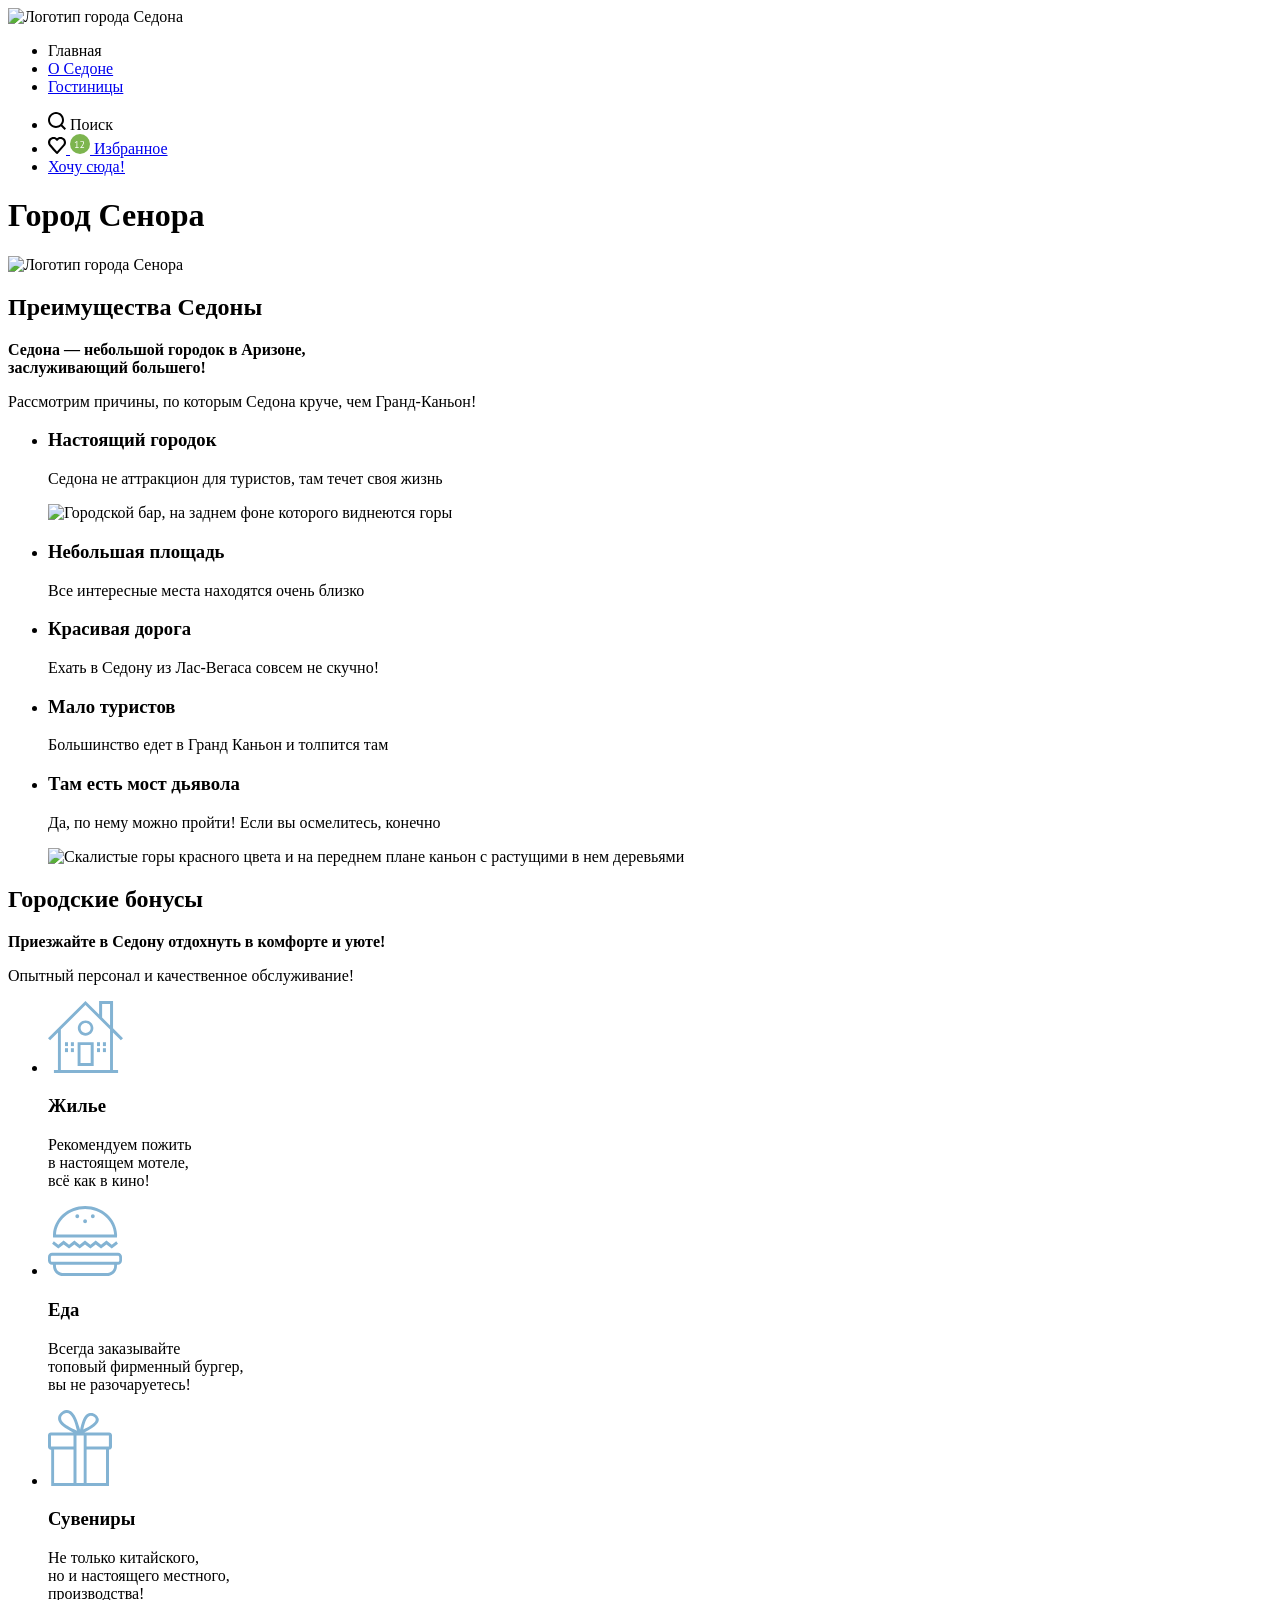
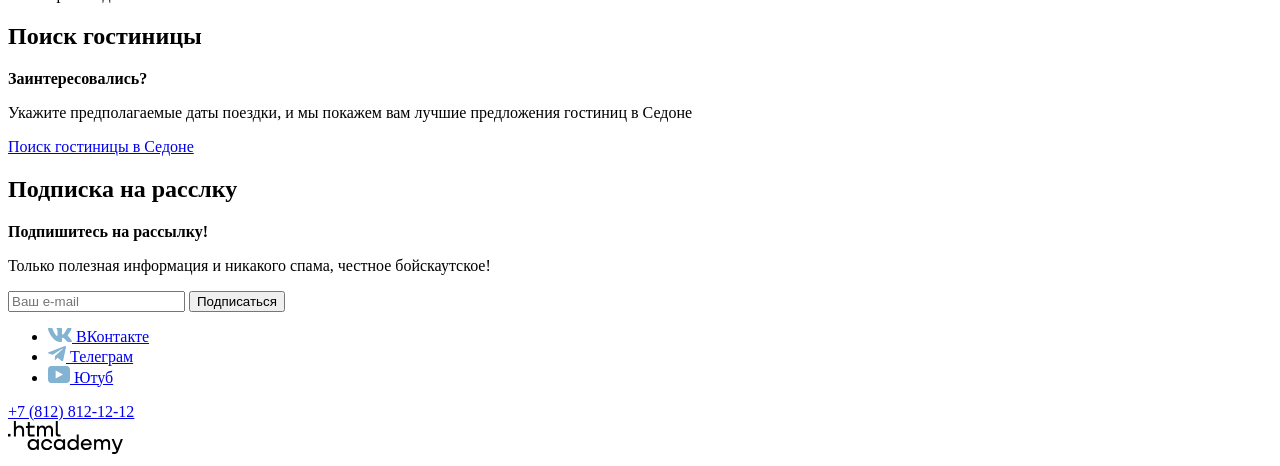
==== index.html @ e7cc6dc9 "сделана разметка index.html" ====
<!doctype html>
<html class="page" lang="ru">
  <head>
    <meta charset="utf-8" />
    <meta name="viewport" content="width=device-width, initial-scale=1" />
    <title>Добро пожаловать в Седону!</title>
    <link rel="icon" href="favicon.ico" />
    <link rel="icon" type="image/svg+xml" href="./img/favicons/favicon.svg" />
    <link rel="stylesheet" href="./css/outline.css" />
  </head>

  <body class="">
    <header class="index-header">
      <nav class="header-nav">
        <!-- Логотип -->
        <a class=""
          ><img
            width="102"
            height="84"
            class=""
            src="./img/logos/sedona-small.svg"
            alt="Логотип города Седона"
        /></a>
        <!-- Главное меню -->
        <ul class="navigation-list">
          <li class="navigation-element list-element-selected">
            <a class="navigation-link">Главная</a>
          </li>
          <li class="navigation-element">
            <a class="navigation-link" href="./catalog.html">О Седоне</a>
          </li>
          <li class="navigation-element">
            <a class="navigation-link" href="./form.html">Гостиницы</a>
          </li>
        </ul>

        <ul class="navigation-list-icons">
          <li class="navigation-element">
            <a class="navigation-link"
              ><svg
                class="navigation-icon"
                width="18"
                height="18"
                viewBox="0 0 18 18"
                fill="none"
                xmlns="http://www.w3.org/2000/svg"
              >
                <path
                  d="M18 16.5083L14.3 12.8287C15.3 11.5359 16 9.8453 16 7.9558C16 3.58011 12.4 0 8 0C3.6 0 0 3.67956 0 8.05525C0 12.4309 3.6 16.011 8 16.011C9.8 16.011 11.5 15.4144 12.9 14.3204L16.6 18L18 16.5083ZM8 14.0221C4.7 14.0221 2 11.337 2 8.05525C2 4.77348 4.7 2.0884 8 2.0884C11.3 2.0884 14 4.77348 14 8.05525C14 11.337 11.3 14.0221 8 14.0221Z"
                  fill="black"
                />
              </svg>
              <span class="visually-hidden">Поиск</span>
            </a>
          </li>
          <li class="navigation-element">
            <a class="navigation-link" href="./catalog.html">
              <svg
                class="navigation-icon"
                width="18"
                height="17"
                viewBox="0 0 18 17"
                fill="none"
                xmlns="http://www.w3.org/2000/svg"
              >
                <path
                  d="M8.9 17C8.6 17 8.3 16.9 8.1 16.6C2.7 10.5 1.4 9.1 1.1 8.7C0.4 7.8 0 6.6 0 5.4C0 2.4 2.4 0 5.5 0C6.8 0 8 0.5 9 1.3C10 0.5 11.3 0 12.5 0C15.5 0 18 2.4 18 5.4C18 6.7 17.5 7.9 16.7 8.8L9.7 16.7C9.5 16.9 9.3 17 8.9 17ZM2.9 7.5C3.2 7.9 6.4 11.5 9 14.4L15.2 7.4C15.7 6.9 15.9 6.2 15.9 5.4C15.9 3.6 14.4 2.1 12.6 2.1C11.6 2.1 10.6 2.6 9.9 3.4C9.6 3.7 9.3 3.8 9 3.8C8.7 3.8 8.4 3.6 8.2 3.4C7.5 2.6 6.5 2.1 5.5 2.1C3.7 2.1 2.2 3.6 2.2 5.4C2.1 6.3 2.5 7 2.9 7.5C2.8 7.5 2.8 7.5 2.9 7.5Z"
                  fill="black"
                />
              </svg>
              <svg
                width="20"
                height="20"
                viewBox="0 0 20 20"
                fill="none"
                xmlns="http://www.w3.org/2000/svg"
              >
                <rect width="20" height="20" rx="10" fill="#7DB54F" />
                <path
                  d="M5.13078 13.26H6.53078V8.42L6.63078 7.83L6.23078 8.3L5.13078 9.09L4.75078 8.58L6.95078 6.88H7.31078V13.26H8.68078V14H5.13078V13.26ZM13.96 8.59C13.96 8.94333 13.8933 9.30667 13.76 9.68C13.6333 10.0467 13.4633 10.4167 13.25 10.79C13.0433 11.1633 12.81 11.53 12.55 11.89C12.29 12.2433 12.03 12.58 11.77 12.9L11.28 13.33V13.37L11.92 13.26H14.1V14H10.12V13.71C10.2667 13.5567 10.4433 13.3667 10.65 13.14C10.8567 12.9133 11.07 12.6633 11.29 12.39C11.5167 12.11 11.7367 11.8167 11.95 11.51C12.17 11.1967 12.3667 10.88 12.54 10.56C12.72 10.24 12.8633 9.92333 12.97 9.61C13.0767 9.29667 13.13 9 13.13 8.72C13.13 8.39333 13.0367 8.12333 12.85 7.91C12.6633 7.69 12.38 7.58 12 7.58C11.7467 7.58 11.5 7.63333 11.26 7.74C11.02 7.84 10.8133 7.95667 10.64 8.09L10.31 7.52C10.5433 7.32 10.82 7.16333 11.14 7.05C11.46 6.93667 11.8033 6.88 12.17 6.88C12.4567 6.88 12.71 6.92333 12.93 7.01C13.15 7.09 13.3367 7.20667 13.49 7.36C13.6433 7.51333 13.76 7.69667 13.84 7.91C13.92 8.11667 13.96 8.34333 13.96 8.59Z"
                  fill="white"
                />
              </svg>

              <span class="visually-hidden">Избранное</span>
            </a>
          </li>
          <li class="navigation-element">
            <a class="button navigation-link want-here-link" href="./form.html">
              Хочу сюда!
            </a>
          </li>
        </ul>
      </nav>
    </header>

    <main class="index-main">
      <h1 class="visually-hidden">Город Сенора</h1>
      <img class="logo" src="#" alt="Логотип города Сенора" />

      <section class="advantages">
        <h2 class="visually-hidden">Преимущества Седоны</h2>
        <b class="advantages-title">
          Седона — небольшой городок в Аризоне, <br />
          заслуживающий большего!
        </b>
        <p class="advantages-bridge">
          Рассмотрим причины, по которым Седона круче, чем Гранд-Каньон!
        </p>

        <ul class="advantages-list">
          <li class="advantages-element">
            <h3 class="advantages-element-header">Настоящий городок</h3>
            <p class="advantages-element-slogan">
              Седона не аттракцион для туристов, там течет своя жизнь
            </p>
            <img
              class="advantages-element-image"
              width="520"
              height="260"
              src="./img/"
              alt="Городской бар, на заднем фоне которого виднеются горы"
            />
          </li>

          <li class="advantages-element">
            <h3 class="advantages-element-header">Небольшая площадь</h3>
            <p class="advantages-element-slogan">
              Все интересные места находятся очень близко
            </p>
          </li>

          <li class="advantages-element">
            <h3 class="advantages-element-header">Красивая дорога</h3>
            <p class="advantages-element-slogan">
              Ехать в Седону из Лас-Вегаса совсем не скучно!
            </p>
          </li>

          <li class="advantages-element">
            <h3 class="advantages-element-header">Мало туристов</h3>
            <p class="advantages-element-slogan">
              Большинство едет в Гранд Каньон и толпится там
            </p>
          </li>

          <li class="advantages-element">
            <h3 class="advantages-element-header">Там есть мост дьявола</h3>
            <p class="advantages-element-slogan">
              Да, по нему можно пройти! Если вы осмелитесь, конечно
            </p>
            <img
              class="advantages-element-image"
              width="520"
              height="260"
              src="./img/"
              alt="Скалистые горы красного цвета и на переднем плане каньон с растущими в нем деревьями"
            />
          </li>
        </ul>
      </section>

      <section class="bonuses">
        <h2 class="visually-hidden">Городские бонусы</h2>

        <b class="bonuses-title">
          Приезжайте в Седону отдохнуть в комфорте и уюте!
        </b>
        <p class="bonuses-bridge">
          Опытный персонал и качественное обслуживание!
        </p>

        <ul class="bonuses-list">
          <li class="bonuses-element">
            <svg
              class="bonuses-icon"
              width="75"
              height="72"
              viewBox="0 0 75 72"
              fill="none"
              xmlns="http://www.w3.org/2000/svg"
            >
              <path
                d="M29.6185 65H45.6827V41.2H29.6185V65ZM32.5301 44.1H42.6707V62.1H32.5301V44.1Z"
                fill="#83B3D3"
              />
              <path
                d="M72.8916 39.3L75 37.2L65.0602 27.3V0H51.1044V13.6L37.4498 0L0 37.2L2.10843 39.3L9.93976 31.5V69.1H5.92369V72H70.0803V69.1H64.9598V31.5L72.8916 39.3ZM62.0482 69.1H12.8514V28.5L37.4498 4.1L62.0482 28.5V69.1ZM62.0482 24.4L54.1165 16.5V2.9H62.0482V24.4Z"
                fill="#83B3D3"
              />
              <path
                d="M29.8193 27.1C29.8193 31.4 33.3333 34.8 37.5502 34.8C41.8675 34.8 45.3815 31.3 45.3815 27.1C45.3815 22.8 41.8675 19.4 37.5502 19.4C33.3333 19.4 29.8193 22.8 29.8193 27.1ZM37.6506 22.1C40.3614 22.1 42.6707 24.3 42.6707 27C42.6707 29.7 40.4618 31.9 37.6506 31.9C34.9398 31.9 32.6305 29.7 32.6305 27C32.6305 24.3 34.8394 22.1 37.6506 22.1Z"
                fill="#83B3D3"
              />
              <path
                d="M19.9799 41.2H16.9679V45.1H19.9799V41.2Z"
                fill="#83B3D3"
              />
              <path
                d="M25.9036 41.2H22.8916V45.1H25.9036V41.2Z"
                fill="#83B3D3"
              />
              <path
                d="M19.9799 47.2H16.9679V51.1H19.9799V47.2Z"
                fill="#83B3D3"
              />
              <path
                d="M25.9036 47.2H22.8916V51.1H25.9036V47.2Z"
                fill="#83B3D3"
              />
              <path d="M52.008 41.2H48.996V45.1H52.008V41.2Z" fill="#83B3D3" />
              <path
                d="M57.9317 41.2H54.9197V45.1H57.9317V41.2Z"
                fill="#83B3D3"
              />
              <path d="M52.008 47.2H48.996V51.1H52.008V47.2Z" fill="#83B3D3" />
              <path
                d="M57.9317 47.2H54.9197V51.1H57.9317V47.2Z"
                fill="#83B3D3"
              />
            </svg>

            <h3 class="bonuses-element-title">Жилье</h3>
            <p class="bonuses-element-text">
              Рекомендуем пожить
              <br />
              в настоящем мотеле,
              <br />
              всё как в кино!
            </p>
          </li>

          <li class="bonuses-element">
            <svg
              class="bonuses-icon"
              width="74"
              height="70"
              viewBox="0 0 74 70"
              fill="none"
              xmlns="http://www.w3.org/2000/svg"
            >
              <path
                d="M70.0757 46.7H4.1103C1.80452 46.7 0 48.6 0 51V54.5C0 56.9 1.90477 58.8 4.1103 58.8H5.01257V59.9C5.01257 65.4 9.32337 70 14.6367 70H59.3488C64.6621 70 68.9729 65.5 68.9729 59.9V58.8H69.8752C72.181 58.8 73.9855 56.9 73.9855 54.5V51C74.186 48.7 72.2812 46.7 70.0757 46.7ZM66.1659 59.9C66.1659 63.8 63.1583 66.9 59.449 66.9H14.6367C10.9274 66.9 7.91985 63.7 7.91985 59.9V58.8H66.1659V59.9ZM71.2787 54.5C71.2787 55.2 70.6772 55.8 70.0757 55.8H4.01005C3.30829 55.8 2.80704 55.2 2.80704 54.5V51C2.80704 50.3 3.40855 49.7 4.01005 49.7H69.9754C70.6772 49.7 71.1784 50.3 71.1784 51C71.2787 51 71.2787 54.5 71.2787 54.5Z"
                fill="#83B3D3"
              />
              <path
                d="M15.6392 38.4L21.0528 42.5L26.3661 38.4L31.6794 42.5L36.9927 38.4L42.4063 42.5L47.7196 38.4L53.0329 42.5L58.4465 38.4L63.7598 42.5L69.9754 37.8L68.2711 35.3L63.7598 38.7L58.4465 34.6L53.0329 38.7L47.7196 34.6L42.4063 38.7L36.9927 34.6L31.6794 38.7L26.3661 34.6L21.0528 38.7L15.6392 34.6L10.3259 38.7L5.81458 35.3L4.1103 37.8L10.3259 42.5L15.6392 38.4Z"
                fill="#83B3D3"
              />
              <path
                d="M8.02011 31.5H68.9729C68.9729 30.9 69.0732 30.3 69.0732 29.6C69.0732 29.2 69.0732 28.8 69.0732 28.4C68.3714 12.7 54.3362 0 37.093 0C19.7495 0 5.71432 12.7 5.01257 28.5C5.01257 28.9 5.01257 29.3 5.01257 29.7C5.01257 30.3 5.00815 30.9 5.1084 31.5H8.02011ZM37.093 3C52.7322 3 65.5644 14.3 66.1659 28.5H8.02011C8.62161 14.4 21.4538 3 37.093 3Z"
                fill="#83B3D3"
              />
              <path
                d="M37.093 17.3C38.145 17.3 38.9978 16.4046 38.9978 15.3C38.9978 14.1954 38.145 13.3 37.093 13.3C36.041 13.3 35.1882 14.1954 35.1882 15.3C35.1882 16.4046 36.041 17.3 37.093 17.3Z"
                fill="#83B3D3"
              />
              <path
                d="M29.2734 12.2C30.3254 12.2 31.1782 11.3046 31.1782 10.2C31.1782 9.09543 30.3254 8.2 29.2734 8.2C28.2214 8.2 27.3686 9.09543 27.3686 10.2C27.3686 11.3046 28.2214 12.2 29.2734 12.2Z"
                fill="#83B3D3"
              />
              <path
                d="M44.8123 12.2C45.8643 12.2 46.7171 11.3046 46.7171 10.2C46.7171 9.09543 45.8643 8.2 44.8123 8.2C43.7604 8.2 42.9076 9.09543 42.9076 10.2C42.9076 11.3046 43.7604 12.2 44.8123 12.2Z"
                fill="#83B3D3"
              />
            </svg>

            <h3 class="bonuses-element-title">Еда</h3>
            <p class="bonuses-element-text">
              Всегда заказывайте
              <br />
              топовый фирменный бургер,
              <br />
              вы не разочаруетесь!
            </p>
          </li>

          <li class="bonuses-element">
            <svg
              class="bonuses-icon"
              width="64"
              height="76"
              viewBox="0 0 64 76"
              fill="none"
              xmlns="http://www.w3.org/2000/svg"
            >
              <path
                d="M61.1 22.4625H61H36.3C50.1 15.5576 51.2 11.1546 50.7 8.75288C49.5 4.75007 45 1.74797 40.7 3.34909C35.1 5.45056 33.6 13.7564 32.1 19.7606C30.1 13.6563 28.3 5.95091 23.9 2.04818C22.6 0.947407 20.8 -0.253434 18.1 0.0467764C14.1 0.447057 8.3 5.45056 10.6 11.0545C12.9 16.4583 20.3 19.8607 25.2 22.5626H3.2H2.9C1.3 22.5626 0 23.8635 0 25.4646V36.7725C0 38.3736 1.3 39.6745 2.9 39.6745H3.2V72.9979V75.3996V76H61V75.4996V72.9979V39.5745H61.1C62.7 39.5745 64 38.2736 64 36.6724V25.3645C64 23.7634 62.7 22.4625 61.1 22.4625ZM42.4 5.85084C44.5 5.55063 47.4 7.15176 47.7 9.05309C48.1 11.8551 44.3 14.3568 42.6 15.4576C40.1 17.1588 37.7 18.0594 35.3 19.5604C36.2 15.8579 37.8 6.55133 42.4 5.85084ZM19.5 15.8579C17.3 14.3568 13 11.4548 13.1 8.05239C13.2 4.44986 18.8 1.44776 21.9 4.14965C25.8 7.55203 27.6 15.2574 29 20.7613C25.8 19.2602 22.7 17.9593 19.5 15.8579ZM25.5 72.9979H6.1V39.5745H25.5V72.9979ZM25.5 36.4723H3V25.4646H25.5V36.4723ZM35.7 36.4723V39.4744V72.9979H28.5V39.5745V36.5724V25.5647H35.7V36.4723ZM58 72.9979H38.6V39.5745H58V72.9979ZM60.9 36.4723H38.6V25.4646H60.9V36.4723Z"
                fill="#83B3D3"
              />
            </svg>

            <h3 class="bonuses-element-title">Сувениры</h3>
            <p class="bonuses-element-text">
              Не только китайского,
              <br />
              но и настоящего местного,
              <br />
              производства!
            </p>
          </li>
        </ul>
      </section>

      <section class="find-hotel">
        <h2 class="visually-hidden">Поиск гостиницы</h2>

        <b class="find-hotel-title"> Заинтересовались? </b>
        <p class="find-hotel-bridge">
          Укажите предполагаемые даты поездки, и мы покажем вам лучшие
          предложения гостиниц в Седоне
        </p>
        <a class="button find-hotel-link" href="#">
          Поиск гостиницы в Седоне
        </a>
      </section>

      <section class="subscribtion">
        <h2 class="visually-hidden">Подписка на расслку</h2>

        <b class="find-hotel-title">Подпишитесь на рассылку!</b>
        <p class="find-hotel-bridge">
          Только полезная информация и никакого спама, честное бойскаутское!
        </p>

        <form
          class="subscribtion-form"
          action="https://echo.htmlacademy.ru/"
          method="post"
        >
          <label for="subscribtion-email"></label>
          <input
            class="field"
            placeholder="Ваш e-mail"
            type="email"
            name="subscribtion-email"
            id="subscribtion-email"
            required
          />
          <button class="button subscribtion-button" type="submit">
            Подписаться
          </button>
        </form>
      </section>
    </main>

    <footer class="index-footer">
      <section class="footer-social">
        <ul class="footer-social-list">
          <li class="footer-social-item">
            <a class="footer-social-logo" href="#">
              <svg
                class="footer-social-logo"
                width="24"
                height="14"
                viewBox="0 0 24 14"
                fill="none"
                xmlns="http://www.w3.org/2000/svg"
              >
                <path
                  fill-rule="evenodd"
                  clip-rule="evenodd"
                  d="M23.45 0.948C23.616 0.402 23.45 0 22.655 0H20.03C19.362 0 19.054 0.347 18.887 0.73C18.887 0.73 17.552 3.926 15.661 6.002C15.049 6.604 14.771 6.795 14.437 6.795C14.27 6.795 14.019 6.604 14.019 6.057V0.948C14.019 0.292 13.835 0 13.279 0H9.151C8.734 0 8.483 0.304 8.483 0.593C8.483 1.214 9.429 1.358 9.526 3.106V6.904C9.526 7.737 9.373 7.888 9.039 7.888C8.149 7.888 5.984 4.677 4.699 1.003C4.45 0.288 4.198 0 3.527 0H0.9C0.15 0 0 0.347 0 0.73C0 1.412 0.89 4.8 4.145 9.281C6.315 12.341 9.37 14 12.153 14C13.822 14 14.028 13.632 14.028 12.997V10.684C14.028 9.947 14.186 9.8 14.715 9.8C15.105 9.8 15.772 9.992 17.33 11.467C19.11 13.216 19.403 14 20.405 14H23.03C23.78 14 24.156 13.632 23.94 12.904C23.702 12.18 22.852 11.129 21.725 9.882C21.113 9.172 20.195 8.407 19.916 8.024C19.527 7.533 19.638 7.314 19.916 6.877C19.916 6.877 23.116 2.451 23.449 0.948H23.45Z"
                  fill="#83B3D3"
                />
              </svg>

              <span class="visually-hidden">ВКонтакте</span>
            </a>
          </li>
          <li class="footer-social-item">
            <a class="footer-social-logo" href="#">
              <svg
                class="footer-social-logo"
                width="18"
                height="16"
                viewBox="0 0 18 16"
                fill="none"
                xmlns="http://www.w3.org/2000/svg"
              >
                <path
                  d="M16.785 0.0992597L0.840489 6.24776C-0.247661 6.68481 -0.241365 7.29184 0.640845 7.56253L4.73445 8.83953L14.2058 2.8637C14.6537 2.59121 15.0629 2.7378 14.7265 3.03636L7.05283 9.96185H7.05103L7.05283 9.96275L6.77045 14.1823C7.18413 14.1823 7.36669 13.9925 7.59871 13.7686L9.58705 11.8351L13.7229 14.89C14.4855 15.31 15.0332 15.0941 15.2229 14.1841L17.9379 1.38885C18.2158 0.274623 17.5126 -0.229883 16.785 0.0992597Z"
                  fill="#83B3D3"
                />
              </svg>

              <span class="visually-hidden">Телеграм</span>
            </a>
          </li>
          <li class="footer-social-item">
            <a class="footer-social-logo" href="#">
              <svg
                class="footer-social-logo"
                width="22"
                height="17"
                viewBox="0 0 22 17"
                fill="none"
                xmlns="http://www.w3.org/2000/svg"
              >
                <path
                  d="M18.607 0H3.17413C1.31343 0 0 1.59375 0 3.4V13.4937C0 15.4062 1.31343 17 3.17413 17H18.8259C20.4677 17 22 15.4062 22 13.6V3.4C21.7811 1.59375 20.4677 0 18.607 0ZM7.66169 12.5375V4.4625L14.995 8.5L7.66169 12.5375Z"
                  fill="#83B3D3"
                />
              </svg>

              <span class="visually-hidden">Ютуб</span>
            </a>
          </li>
        </ul>
      </section>

      <section class="footer-phone">
        <a href="tel:+78128121212">+7 (812) 812-12-12</a>
      </section>
      <section class="footer-logo">
        <svg
          width="115"
          height="33"
          viewBox="0 0 115 33"
          fill="none"
          xmlns="http://www.w3.org/2000/svg"
        >
          <path d="M0 12.9V15.5H2.5V12.9H0Z" fill="black" />
          <path
            d="M11.6 4.5C10 4.5 8.8 5.2 8 6.2H7.9V0H5.9V15.5H7.9V10.2C7.9 8.1 9.2 6.6 11.2 6.6C13 6.6 14.1 8 14.1 9.8V15.5H16.1V9.4C16.2 6.4 14.3 4.5 11.6 4.5Z"
            fill="black"
          />
          <path
            d="M26.6 4.8H21.8V1.1H19.8V4.9H17.9V6.9H19.8V12.9C19.8 14.6 20.8 15.6 22.5 15.6H26.6V13.6H22.9C22.2 13.6 21.8 13.2 21.8 12.5V6.8H26.6V4.8Z"
            fill="black"
          />
          <path
            d="M41.1 4.6C39.5 4.6 38.2 5.4 37.6 6.7H37.5C36.9 5.5 35.7 4.6 34.1 4.6C32.7 4.6 31.6 5.4 31 6.4H30.9V4.8H29V15.4H31V10C31 8 32 6.5 33.6 6.5C35.1 6.5 36 7.5 36 9.1V15.4H38V9.8C38 7.4 39.4 6.5 40.6 6.5C42.1 6.5 43 7.5 43 9.1V15.4H45V8.9C45.1 6.4 43.6 4.6 41.1 4.6Z"
            fill="black"
          />
          <path
            d="M47.8 12.7C47.8 14.4 48.8 15.4 50.6 15.4H52.6V13.4H50.9C50.2 13.4 49.8 13 49.8 12.3V0H47.8V12.7Z"
            fill="black"
          />
          <path
            d="M28.9 19.7C28 18.6 26.7 17.9 25 17.9C21.9 17.9 19.6 20.2 19.6 23.5C19.6 26.8 21.9 29.1 25 29.1C26.8 29.1 28 28.3 28.8 27.2H28.9V28.8H30.9V18.2H28.9V19.7ZM25.3 27.1C23.1 27.1 21.7 25.5 21.7 23.5C21.7 21.5 23.1 19.9 25.3 19.9C27.5 19.9 28.9 21.5 28.9 23.5C28.9 25.4 27.5 27.1 25.3 27.1Z"
            fill="black"
          />
          <path
            d="M44.2 22C43.7 19.6 41.6 17.9 38.8 17.9C35.4 17.9 33.2 20.4 33.2 23.5C33.2 26.6 35.4 29.1 38.8 29.1C41.6 29.1 43.7 27.3 44.2 24.9H42.1C41.7 26.2 40.4 27.2 38.8 27.2C36.6 27.2 35.2 25.6 35.2 23.6C35.2 21.6 36.6 20 38.8 20C40.4 20 41.6 21 42.1 22.2H44.2V22Z"
            fill="black"
          />
          <path
            d="M55.1 19.7C54.2 18.6 52.9 17.9 51.2 17.9C48.1 17.9 45.8 20.2 45.8 23.5C45.8 26.8 48.1 29.1 51.2 29.1C53 29.1 54.2 28.3 55 27.2H55.1V28.8H57.1V18.2H55.1V19.7ZM51.5 27.1C49.3 27.1 47.9 25.5 47.9 23.5C47.9 21.5 49.3 19.9 51.5 19.9C53.7 19.9 55.1 21.5 55.1 23.5C55.1 25.4 53.6 27.1 51.5 27.1Z"
            fill="black"
          />
          <path
            d="M68.7 19.8C67.8 18.7 66.5 17.9 64.8 17.9C61.7 17.9 59.4 20.2 59.4 23.5C59.4 26.8 61.6 29.1 64.8 29.1C66.5 29.1 67.8 28.3 68.6 27.3H68.7V28.8H70.7V13.4H68.7V19.8ZM65.1 27.1C62.9 27.1 61.5 25.5 61.5 23.5C61.5 21.5 62.9 19.9 65.1 19.9C67.3 19.9 68.7 21.5 68.7 23.5C68.6 25.5 67.2 27.1 65.1 27.1Z"
            fill="black"
          />
          <path
            d="M78.3 17.9C75 17.9 72.8 20.4 72.8 23.5C72.8 26.5 74.9 29.1 78.3 29.1C80.8 29.1 82.8 27.8 83.5 25.5H81.4C80.9 26.5 79.8 27.1 78.4 27.1C76.5 27.1 75.1 25.8 75 24.2H83.8C84 20.6 81.8 17.9 78.3 17.9ZM78.3 19.8C80 19.8 81.3 20.8 81.6 22.4H75.1C75.4 20.9 76.6 19.8 78.3 19.8Z"
            fill="black"
          />
          <path
            d="M98.2 17.9C96.6 17.9 95.3 18.7 94.6 19.9H94.5C93.9 18.7 92.7 17.9 91.1 17.9C89.7 17.9 88.6 18.6 88 19.7V18.2H86.1V28.8H88.1V23.4C88.1 21.4 89.1 20 90.7 19.9C92.2 19.9 93.1 20.9 93.1 22.5V28.8H95.1V23.2C95.1 20.8 96.5 19.9 97.7 19.9C99.2 19.9 100.1 20.9 100.1 22.5V28.8H102.1V22.3C102.2 19.7 100.7 17.9 98.2 17.9Z"
            fill="black"
          />
          <path
            d="M109.4 27L105.8 18.1H103.6L108.4 29.7C108.1 30.6 107.7 30.9 106.7 30.9H104.2V32.9H106.7C108.5 32.9 109.5 32.1 110.2 30.3L114.9 18.1H112.8L109.4 27Z"
            fill="black"
          />
        </svg>
      </section>
    </footer>
  </body>
</html>
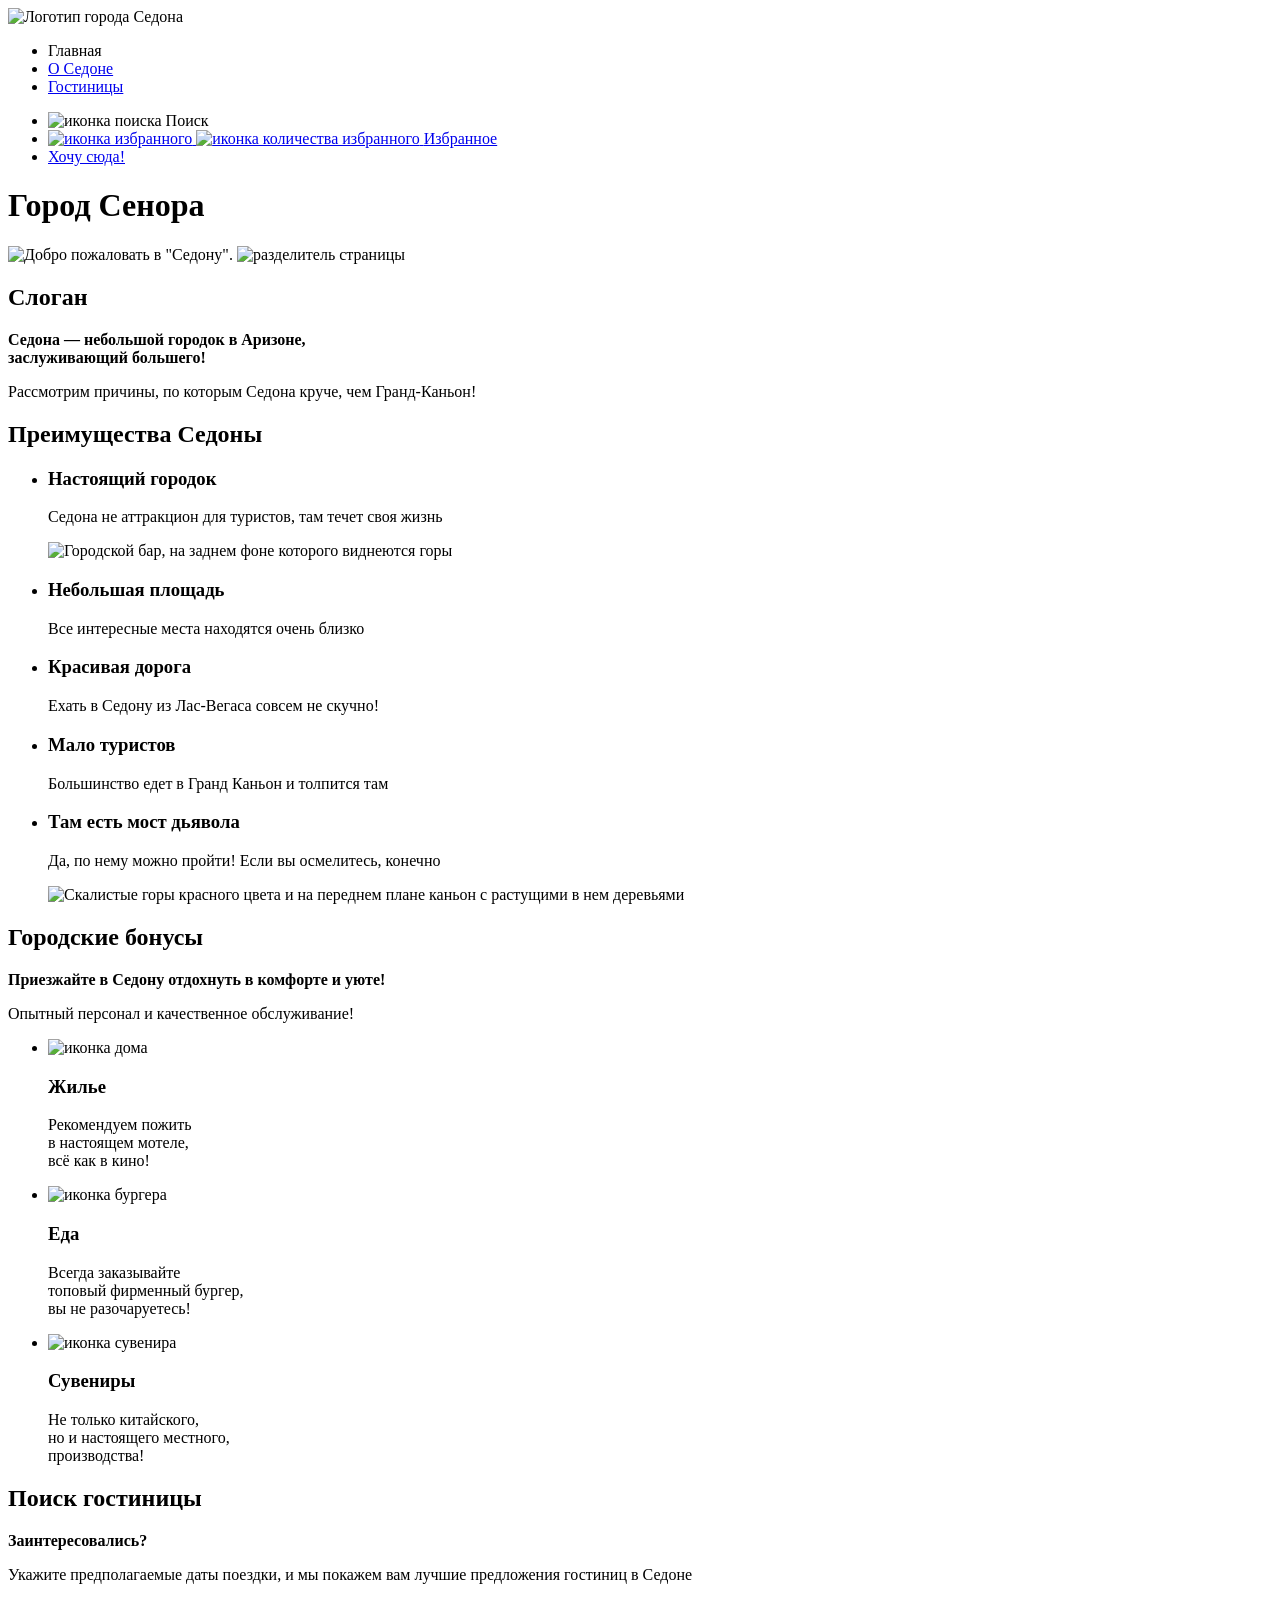
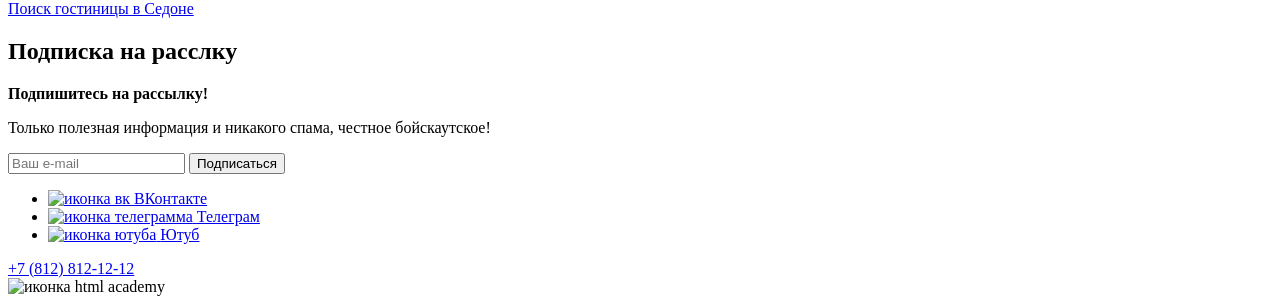
==== commit 86d24aae: "изображения добавлены на главную" ====
--- a/index.html
+++ b/index.html
@@ -9,19 +9,17 @@
     <link rel="stylesheet" href="./css/outline.css" />
   </head>
 
-  <body class="">
-    <header class="index-header">
+  <body>
+    <header class="index-header" data-test="header">
       <nav class="header-nav">
-        <!-- Логотип -->
-        <a class=""
+        <a class="header-logo"
           ><img
-            width="102"
-            height="84"
-            class=""
-            src="./img/logos/sedona-small.svg"
+            class="navigation-img"
+            src="images/logo.png"
+            width="140"
+            height="70"
             alt="Логотип города Седона"
         /></a>
-        <!-- Главное меню -->
         <ul class="navigation-list">
           <li class="navigation-element list-element-selected">
             <a class="navigation-link">Главная</a>
@@ -37,50 +35,32 @@
         <ul class="navigation-list-icons">
           <li class="navigation-element">
             <a class="navigation-link"
-              ><svg
-                class="navigation-icon"
+              ><img
+                class="search-logo"
+                src="images/search.svg"
                 width="18"
                 height="18"
-                viewBox="0 0 18 18"
-                fill="none"
-                xmlns="http://www.w3.org/2000/svg"
-              >
-                <path
-                  d="M18 16.5083L14.3 12.8287C15.3 11.5359 16 9.8453 16 7.9558C16 3.58011 12.4 0 8 0C3.6 0 0 3.67956 0 8.05525C0 12.4309 3.6 16.011 8 16.011C9.8 16.011 11.5 15.4144 12.9 14.3204L16.6 18L18 16.5083ZM8 14.0221C4.7 14.0221 2 11.337 2 8.05525C2 4.77348 4.7 2.0884 8 2.0884C11.3 2.0884 14 4.77348 14 8.05525C14 11.337 11.3 14.0221 8 14.0221Z"
-                  fill="black"
-                />
-              </svg>
+                alt="иконка поиска"
+              />
               <span class="visually-hidden">Поиск</span>
             </a>
           </li>
           <li class="navigation-element">
             <a class="navigation-link" href="./catalog.html">
-              <svg
-                class="navigation-icon"
+              <img
+                class="search-logo"
+                src="images/heart.svg"
                 width="18"
-                height="17"
-                viewBox="0 0 18 17"
-                fill="none"
-                xmlns="http://www.w3.org/2000/svg"
-              >
-                <path
-                  d="M8.9 17C8.6 17 8.3 16.9 8.1 16.6C2.7 10.5 1.4 9.1 1.1 8.7C0.4 7.8 0 6.6 0 5.4C0 2.4 2.4 0 5.5 0C6.8 0 8 0.5 9 1.3C10 0.5 11.3 0 12.5 0C15.5 0 18 2.4 18 5.4C18 6.7 17.5 7.9 16.7 8.8L9.7 16.7C9.5 16.9 9.3 17 8.9 17ZM2.9 7.5C3.2 7.9 6.4 11.5 9 14.4L15.2 7.4C15.7 6.9 15.9 6.2 15.9 5.4C15.9 3.6 14.4 2.1 12.6 2.1C11.6 2.1 10.6 2.6 9.9 3.4C9.6 3.7 9.3 3.8 9 3.8C8.7 3.8 8.4 3.6 8.2 3.4C7.5 2.6 6.5 2.1 5.5 2.1C3.7 2.1 2.2 3.6 2.2 5.4C2.1 6.3 2.5 7 2.9 7.5C2.8 7.5 2.8 7.5 2.9 7.5Z"
-                  fill="black"
-                />
-              </svg>
-              <svg
-                width="20"
-                height="20"
-                viewBox="0 0 20 20"
-                fill="none"
-                xmlns="http://www.w3.org/2000/svg"
-              >
-                <rect width="20" height="20" rx="10" fill="#7DB54F" />
-                <path
-                  d="M5.13078 13.26H6.53078V8.42L6.63078 7.83L6.23078 8.3L5.13078 9.09L4.75078 8.58L6.95078 6.88H7.31078V13.26H8.68078V14H5.13078V13.26ZM13.96 8.59C13.96 8.94333 13.8933 9.30667 13.76 9.68C13.6333 10.0467 13.4633 10.4167 13.25 10.79C13.0433 11.1633 12.81 11.53 12.55 11.89C12.29 12.2433 12.03 12.58 11.77 12.9L11.28 13.33V13.37L11.92 13.26H14.1V14H10.12V13.71C10.2667 13.5567 10.4433 13.3667 10.65 13.14C10.8567 12.9133 11.07 12.6633 11.29 12.39C11.5167 12.11 11.7367 11.8167 11.95 11.51C12.17 11.1967 12.3667 10.88 12.54 10.56C12.72 10.24 12.8633 9.92333 12.97 9.61C13.0767 9.29667 13.13 9 13.13 8.72C13.13 8.39333 13.0367 8.12333 12.85 7.91C12.6633 7.69 12.38 7.58 12 7.58C11.7467 7.58 11.5 7.63333 11.26 7.74C11.02 7.84 10.8133 7.95667 10.64 8.09L10.31 7.52C10.5433 7.32 10.82 7.16333 11.14 7.05C11.46 6.93667 11.8033 6.88 12.17 6.88C12.4567 6.88 12.71 6.92333 12.93 7.01C13.15 7.09 13.3367 7.20667 13.49 7.36C13.6433 7.51333 13.76 7.69667 13.84 7.91C13.92 8.11667 13.96 8.34333 13.96 8.59Z"
-                  fill="white"
-                />
-              </svg>
+                height="18"
+                alt="иконка избранного"
+              />
+              <img
+                class="favorites-count-logo"
+                src="images/favorites-count.svg"
+                width="18"
+                height="18"
+                alt="иконка количества избранного"
+              />
 
               <span class="visually-hidden">Избранное</span>
             </a>
@@ -94,66 +74,97 @@
       </nav>
     </header>
 
-    <main class="index-main">
+    <main class="index-main" data-test="main">
       <h1 class="visually-hidden">Город Сенора</h1>
-      <img class="logo" src="#" alt="Логотип города Сенора" />
-
-      <section class="advantages">
-        <h2 class="visually-hidden">Преимущества Седоны</h2>
-        <b class="advantages-title">
+      <img
+        class="welcome-logo"
+        src="images/welcome.png"
+        width="458"
+        height="352"
+        alt='Добро пожаловать в "Седону".'
+      />
+      <img
+        class="welcome-divider"
+        src="images/divider.svg"
+        width="1200"
+        height="57"
+        alt="разделитель страницы"
+      />
+
+      <section class="hero" data-test="hero">
+        <h2 class="visually-hidden">Слоган</h2>
+        <b class="hero-title">
           Седона — небольшой городок в Аризоне, <br />
           заслуживающий большего!
         </b>
-        <p class="advantages-bridge">
+        <p class="hero-bridge">
           Рассмотрим причины, по которым Седона круче, чем Гранд-Каньон!
         </p>
 
+      </section>
+      <section class="advantages" data-test="advantages">
+        <h2 class="visually-hidden">Преимущества Седоны</h2>
         <ul class="advantages-list">
           <li class="advantages-element">
-            <h3 class="advantages-element-header">Настоящий городок</h3>
-            <p class="advantages-element-slogan">
-              Седона не аттракцион для туристов, там течет своя жизнь
-            </p>
-            <img
-              class="advantages-element-image"
-              width="520"
-              height="260"
-              src="./img/"
+            <div class="advantages-element-text blue">
+              <h3 class="advantages-element-header">Настоящий городок</h3>
+              <div class="advantages-text-divider"></div>
+              <p class="advantages-element-slogan">
+                Седона не аттракцион для туристов, там течет своя жизнь
+              </p>
+            </div>
+            <img
+              class="advantage-image"
+              src="images/sedona.jpg"
+              width="800"
+              height="384"
               alt="Городской бар, на заднем фоне которого виднеются горы"
             />
           </li>
 
           <li class="advantages-element">
-            <h3 class="advantages-element-header">Небольшая площадь</h3>
-            <p class="advantages-element-slogan">
-              Все интересные места находятся очень близко
-            </p>
-          </li>
-
-          <li class="advantages-element">
-            <h3 class="advantages-element-header">Красивая дорога</h3>
-            <p class="advantages-element-slogan">
-              Ехать в Седону из Лас-Вегаса совсем не скучно!
-            </p>
-          </li>
-
-          <li class="advantages-element">
-            <h3 class="advantages-element-header">Мало туристов</h3>
-            <p class="advantages-element-slogan">
-              Большинство едет в Гранд Каньон и толпится там
-            </p>
-          </li>
-
-          <li class="advantages-element">
-            <h3 class="advantages-element-header">Там есть мост дьявола</h3>
-            <p class="advantages-element-slogan">
-              Да, по нему можно пройти! Если вы осмелитесь, конечно
-            </p>
-            <img
-              class="advantages-element-image"
-              width="520"
-              height="260"
-              src="./img/"
+            <div class="advantages-element-text">
+              <h3 class="advantages-element-header">Небольшая площадь</h3>
+              <div class="advantages-text-divider"></div>
+              <p class="advantages-element-slogan">
+                Все интересные места находятся очень близко
+              </p>
+            </div>
+          </li>
+
+          <li class="advantages-element">
+            <div class="advantages-element-text light-blue">
+              <h3 class="advantages-element-header">Красивая дорога</h3>
+              <div class="advantages-text-divider"></div>
+              <p class="advantages-element-slogan">
+                Ехать в Седону из Лас-Вегаса совсем не скучно!
+              </p>
+            </div>
+          </li>
+
+          <li class="advantages-element">
+            <div class="advantages-element-text">
+              <h3 class="advantages-element-header">Мало туристов</h3>
+              <div class="advantages-text-divider"></div>
+              <p class="advantages-element-slogan">
+                Большинство едет в Гранд Каньон и толпится там
+              </p>
+            </div>
+          </li>
+
+          <li class="advantages-element">
+            <div class="advantages-element-text blue">
+              <h3 class="advantages-element-header">Там есть мост дьявола</h3>
+              <div class="advantages-text-divider"></div>
+              <p class="advantages-element-slogan">
+                Да, по нему можно пройти! Если вы осмелитесь, конечно
+              </p>
+            </div>
+            <img
+              class="advantage-image"
+              src="images/devil-bridge.jpg"
+              width="800"
+              height="384"
               alt="Скалистые горы красного цвета и на переднем плане каньон с растущими в нем деревьями"
             />
           </li>
@@ -171,54 +182,14 @@
         </p>
 
         <ul class="bonuses-list">
-          <li class="bonuses-element">
-            <svg
-              class="bonuses-icon"
-              width="75"
-              height="72"
-              viewBox="0 0 75 72"
-              fill="none"
-              xmlns="http://www.w3.org/2000/svg"
-            >
-              <path
-                d="M29.6185 65H45.6827V41.2H29.6185V65ZM32.5301 44.1H42.6707V62.1H32.5301V44.1Z"
-                fill="#83B3D3"
-              />
-              <path
-                d="M72.8916 39.3L75 37.2L65.0602 27.3V0H51.1044V13.6L37.4498 0L0 37.2L2.10843 39.3L9.93976 31.5V69.1H5.92369V72H70.0803V69.1H64.9598V31.5L72.8916 39.3ZM62.0482 69.1H12.8514V28.5L37.4498 4.1L62.0482 28.5V69.1ZM62.0482 24.4L54.1165 16.5V2.9H62.0482V24.4Z"
-                fill="#83B3D3"
-              />
-              <path
-                d="M29.8193 27.1C29.8193 31.4 33.3333 34.8 37.5502 34.8C41.8675 34.8 45.3815 31.3 45.3815 27.1C45.3815 22.8 41.8675 19.4 37.5502 19.4C33.3333 19.4 29.8193 22.8 29.8193 27.1ZM37.6506 22.1C40.3614 22.1 42.6707 24.3 42.6707 27C42.6707 29.7 40.4618 31.9 37.6506 31.9C34.9398 31.9 32.6305 29.7 32.6305 27C32.6305 24.3 34.8394 22.1 37.6506 22.1Z"
-                fill="#83B3D3"
-              />
-              <path
-                d="M19.9799 41.2H16.9679V45.1H19.9799V41.2Z"
-                fill="#83B3D3"
-              />
-              <path
-                d="M25.9036 41.2H22.8916V45.1H25.9036V41.2Z"
-                fill="#83B3D3"
-              />
-              <path
-                d="M19.9799 47.2H16.9679V51.1H19.9799V47.2Z"
-                fill="#83B3D3"
-              />
-              <path
-                d="M25.9036 47.2H22.8916V51.1H25.9036V47.2Z"
-                fill="#83B3D3"
-              />
-              <path d="M52.008 41.2H48.996V45.1H52.008V41.2Z" fill="#83B3D3" />
-              <path
-                d="M57.9317 41.2H54.9197V45.1H57.9317V41.2Z"
-                fill="#83B3D3"
-              />
-              <path d="M52.008 47.2H48.996V51.1H52.008V47.2Z" fill="#83B3D3" />
-              <path
-                d="M57.9317 47.2H54.9197V51.1H57.9317V47.2Z"
-                fill="#83B3D3"
-              />
-            </svg>
+          <li class="bonuses-element light-blue">
+            <img
+              class="bonuses-logo"
+              src="images/house.svg"
+                width="75"
+                height="72"
+              alt="иконка дома"
+            />
 
             <h3 class="bonuses-element-title">Жилье</h3>
             <p class="bonuses-element-text">
@@ -231,39 +202,13 @@
           </li>
 
           <li class="bonuses-element">
-            <svg
-              class="bonuses-icon"
-              width="74"
-              height="70"
-              viewBox="0 0 74 70"
-              fill="none"
-              xmlns="http://www.w3.org/2000/svg"
-            >
-              <path
-                d="M70.0757 46.7H4.1103C1.80452 46.7 0 48.6 0 51V54.5C0 56.9 1.90477 58.8 4.1103 58.8H5.01257V59.9C5.01257 65.4 9.32337 70 14.6367 70H59.3488C64.6621 70 68.9729 65.5 68.9729 59.9V58.8H69.8752C72.181 58.8 73.9855 56.9 73.9855 54.5V51C74.186 48.7 72.2812 46.7 70.0757 46.7ZM66.1659 59.9C66.1659 63.8 63.1583 66.9 59.449 66.9H14.6367C10.9274 66.9 7.91985 63.7 7.91985 59.9V58.8H66.1659V59.9ZM71.2787 54.5C71.2787 55.2 70.6772 55.8 70.0757 55.8H4.01005C3.30829 55.8 2.80704 55.2 2.80704 54.5V51C2.80704 50.3 3.40855 49.7 4.01005 49.7H69.9754C70.6772 49.7 71.1784 50.3 71.1784 51C71.2787 51 71.2787 54.5 71.2787 54.5Z"
-                fill="#83B3D3"
-              />
-              <path
-                d="M15.6392 38.4L21.0528 42.5L26.3661 38.4L31.6794 42.5L36.9927 38.4L42.4063 42.5L47.7196 38.4L53.0329 42.5L58.4465 38.4L63.7598 42.5L69.9754 37.8L68.2711 35.3L63.7598 38.7L58.4465 34.6L53.0329 38.7L47.7196 34.6L42.4063 38.7L36.9927 34.6L31.6794 38.7L26.3661 34.6L21.0528 38.7L15.6392 34.6L10.3259 38.7L5.81458 35.3L4.1103 37.8L10.3259 42.5L15.6392 38.4Z"
-                fill="#83B3D3"
-              />
-              <path
-                d="M8.02011 31.5H68.9729C68.9729 30.9 69.0732 30.3 69.0732 29.6C69.0732 29.2 69.0732 28.8 69.0732 28.4C68.3714 12.7 54.3362 0 37.093 0C19.7495 0 5.71432 12.7 5.01257 28.5C5.01257 28.9 5.01257 29.3 5.01257 29.7C5.01257 30.3 5.00815 30.9 5.1084 31.5H8.02011ZM37.093 3C52.7322 3 65.5644 14.3 66.1659 28.5H8.02011C8.62161 14.4 21.4538 3 37.093 3Z"
-                fill="#83B3D3"
-              />
-              <path
-                d="M37.093 17.3C38.145 17.3 38.9978 16.4046 38.9978 15.3C38.9978 14.1954 38.145 13.3 37.093 13.3C36.041 13.3 35.1882 14.1954 35.1882 15.3C35.1882 16.4046 36.041 17.3 37.093 17.3Z"
-                fill="#83B3D3"
-              />
-              <path
-                d="M29.2734 12.2C30.3254 12.2 31.1782 11.3046 31.1782 10.2C31.1782 9.09543 30.3254 8.2 29.2734 8.2C28.2214 8.2 27.3686 9.09543 27.3686 10.2C27.3686 11.3046 28.2214 12.2 29.2734 12.2Z"
-                fill="#83B3D3"
-              />
-              <path
-                d="M44.8123 12.2C45.8643 12.2 46.7171 11.3046 46.7171 10.2C46.7171 9.09543 45.8643 8.2 44.8123 8.2C43.7604 8.2 42.9076 9.09543 42.9076 10.2C42.9076 11.3046 43.7604 12.2 44.8123 12.2Z"
-                fill="#83B3D3"
-              />
-            </svg>
+            <img
+              class="bonuses-logo"
+              src="images/burger.svg"
+                width="74"
+                height="70"
+              alt="иконка бургера"
+            />
 
             <h3 class="bonuses-element-title">Еда</h3>
             <p class="bonuses-element-text">
@@ -275,20 +220,14 @@
             </p>
           </li>
 
-          <li class="bonuses-element">
-            <svg
-              class="bonuses-icon"
-              width="64"
-              height="76"
-              viewBox="0 0 64 76"
-              fill="none"
-              xmlns="http://www.w3.org/2000/svg"
-            >
-              <path
-                d="M61.1 22.4625H61H36.3C50.1 15.5576 51.2 11.1546 50.7 8.75288C49.5 4.75007 45 1.74797 40.7 3.34909C35.1 5.45056 33.6 13.7564 32.1 19.7606C30.1 13.6563 28.3 5.95091 23.9 2.04818C22.6 0.947407 20.8 -0.253434 18.1 0.0467764C14.1 0.447057 8.3 5.45056 10.6 11.0545C12.9 16.4583 20.3 19.8607 25.2 22.5626H3.2H2.9C1.3 22.5626 0 23.8635 0 25.4646V36.7725C0 38.3736 1.3 39.6745 2.9 39.6745H3.2V72.9979V75.3996V76H61V75.4996V72.9979V39.5745H61.1C62.7 39.5745 64 38.2736 64 36.6724V25.3645C64 23.7634 62.7 22.4625 61.1 22.4625ZM42.4 5.85084C44.5 5.55063 47.4 7.15176 47.7 9.05309C48.1 11.8551 44.3 14.3568 42.6 15.4576C40.1 17.1588 37.7 18.0594 35.3 19.5604C36.2 15.8579 37.8 6.55133 42.4 5.85084ZM19.5 15.8579C17.3 14.3568 13 11.4548 13.1 8.05239C13.2 4.44986 18.8 1.44776 21.9 4.14965C25.8 7.55203 27.6 15.2574 29 20.7613C25.8 19.2602 22.7 17.9593 19.5 15.8579ZM25.5 72.9979H6.1V39.5745H25.5V72.9979ZM25.5 36.4723H3V25.4646H25.5V36.4723ZM35.7 36.4723V39.4744V72.9979H28.5V39.5745V36.5724V25.5647H35.7V36.4723ZM58 72.9979H38.6V39.5745H58V72.9979ZM60.9 36.4723H38.6V25.4646H60.9V36.4723Z"
-                fill="#83B3D3"
-              />
-            </svg>
+          <li class="bonuses-element light-blue">
+            <img
+              class="bonuses-logo"
+              src="images/souvenir.svg"
+                width="64"
+                height="76"
+              alt="иконка сувенира"
+            />
 
             <h3 class="bonuses-element-title">Сувениры</h3>
             <p class="bonuses-element-text">
@@ -302,7 +241,7 @@
         </ul>
       </section>
 
-      <section class="find-hotel">
+      <section class="find-hotel" data-test="search">
         <h2 class="visually-hidden">Поиск гостиницы</h2>
 
         <b class="find-hotel-title"> Заинтересовались? </b>
@@ -315,7 +254,7 @@
         </a>
       </section>
 
-      <section class="subscribtion">
+      <section class="subscribtion" data-test="subscribe">
         <h2 class="visually-hidden">Подписка на расслку</h2>
 
         <b class="find-hotel-title">Подпишитесь на рассылку!</b>
@@ -344,64 +283,47 @@
       </section>
     </main>
 
-    <footer class="index-footer">
+    <footer class="index-footer" data-test="footer">
       <section class="footer-social">
         <ul class="footer-social-list">
           <li class="footer-social-item">
-            <a class="footer-social-logo" href="#">
-              <svg
-                class="footer-social-logo"
+            <a class="footer-social-logo" href="https://vk.com/htmlacademy">
+              <img
+                class="footer-social-image"
+                src="images/vk.svg"
                 width="24"
                 height="14"
-                viewBox="0 0 24 14"
-                fill="none"
-                xmlns="http://www.w3.org/2000/svg"
-              >
-                <path
-                  fill-rule="evenodd"
-                  clip-rule="evenodd"
-                  d="M23.45 0.948C23.616 0.402 23.45 0 22.655 0H20.03C19.362 0 19.054 0.347 18.887 0.73C18.887 0.73 17.552 3.926 15.661 6.002C15.049 6.604 14.771 6.795 14.437 6.795C14.27 6.795 14.019 6.604 14.019 6.057V0.948C14.019 0.292 13.835 0 13.279 0H9.151C8.734 0 8.483 0.304 8.483 0.593C8.483 1.214 9.429 1.358 9.526 3.106V6.904C9.526 7.737 9.373 7.888 9.039 7.888C8.149 7.888 5.984 4.677 4.699 1.003C4.45 0.288 4.198 0 3.527 0H0.9C0.15 0 0 0.347 0 0.73C0 1.412 0.89 4.8 4.145 9.281C6.315 12.341 9.37 14 12.153 14C13.822 14 14.028 13.632 14.028 12.997V10.684C14.028 9.947 14.186 9.8 14.715 9.8C15.105 9.8 15.772 9.992 17.33 11.467C19.11 13.216 19.403 14 20.405 14H23.03C23.78 14 24.156 13.632 23.94 12.904C23.702 12.18 22.852 11.129 21.725 9.882C21.113 9.172 20.195 8.407 19.916 8.024C19.527 7.533 19.638 7.314 19.916 6.877C19.916 6.877 23.116 2.451 23.449 0.948H23.45Z"
-                  fill="#83B3D3"
-                />
-              </svg>
+                alt="иконка вк"
+              />
 
               <span class="visually-hidden">ВКонтакте</span>
             </a>
           </li>
           <li class="footer-social-item">
-            <a class="footer-social-logo" href="#">
-              <svg
-                class="footer-social-logo"
+            <a class="footer-social-logo" href="https://t.me/htmlacademy">
+              <img
+                class="footer-social-image"
+                src="images/telegram.svg"
                 width="18"
-                height="16"
-                viewBox="0 0 18 16"
-                fill="none"
-                xmlns="http://www.w3.org/2000/svg"
-              >
-                <path
-                  d="M16.785 0.0992597L0.840489 6.24776C-0.247661 6.68481 -0.241365 7.29184 0.640845 7.56253L4.73445 8.83953L14.2058 2.8637C14.6537 2.59121 15.0629 2.7378 14.7265 3.03636L7.05283 9.96185H7.05103L7.05283 9.96275L6.77045 14.1823C7.18413 14.1823 7.36669 13.9925 7.59871 13.7686L9.58705 11.8351L13.7229 14.89C14.4855 15.31 15.0332 15.0941 15.2229 14.1841L17.9379 1.38885C18.2158 0.274623 17.5126 -0.229883 16.785 0.0992597Z"
-                  fill="#83B3D3"
-                />
-              </svg>
+                height="15"
+                alt="иконка телеграмма"
+              />
 
               <span class="visually-hidden">Телеграм</span>
             </a>
           </li>
           <li class="footer-social-item">
-            <a class="footer-social-logo" href="#">
-              <svg
-                class="footer-social-logo"
+            <a
+              class="footer-social-logo"
+              href="https://www.youtube.com/user/htmlacademyru"
+            >
+              <img
+                class="footer-social-image"
+                src="images/youtube.svg"
                 width="22"
                 height="17"
-                viewBox="0 0 22 17"
-                fill="none"
-                xmlns="http://www.w3.org/2000/svg"
-              >
-                <path
-                  d="M18.607 0H3.17413C1.31343 0 0 1.59375 0 3.4V13.4937C0 15.4062 1.31343 17 3.17413 17H18.8259C20.4677 17 22 15.4062 22 13.6V3.4C21.7811 1.59375 20.4677 0 18.607 0ZM7.66169 12.5375V4.4625L14.995 8.5L7.66169 12.5375Z"
-                  fill="#83B3D3"
-                />
-              </svg>
+                alt="иконка ютуба"
+              />
 
               <span class="visually-hidden">Ютуб</span>
             </a>
@@ -413,59 +335,13 @@
         <a href="tel:+78128121212">+7 (812) 812-12-12</a>
       </section>
       <section class="footer-logo">
-        <svg
+        <img
+          class="footer-logo-png"
+          src="images/html-academy.png"
           width="115"
           height="33"
-          viewBox="0 0 115 33"
-          fill="none"
-          xmlns="http://www.w3.org/2000/svg"
-        >
-          <path d="M0 12.9V15.5H2.5V12.9H0Z" fill="black" />
-          <path
-            d="M11.6 4.5C10 4.5 8.8 5.2 8 6.2H7.9V0H5.9V15.5H7.9V10.2C7.9 8.1 9.2 6.6 11.2 6.6C13 6.6 14.1 8 14.1 9.8V15.5H16.1V9.4C16.2 6.4 14.3 4.5 11.6 4.5Z"
-            fill="black"
-          />
-          <path
-            d="M26.6 4.8H21.8V1.1H19.8V4.9H17.9V6.9H19.8V12.9C19.8 14.6 20.8 15.6 22.5 15.6H26.6V13.6H22.9C22.2 13.6 21.8 13.2 21.8 12.5V6.8H26.6V4.8Z"
-            fill="black"
-          />
-          <path
-            d="M41.1 4.6C39.5 4.6 38.2 5.4 37.6 6.7H37.5C36.9 5.5 35.7 4.6 34.1 4.6C32.7 4.6 31.6 5.4 31 6.4H30.9V4.8H29V15.4H31V10C31 8 32 6.5 33.6 6.5C35.1 6.5 36 7.5 36 9.1V15.4H38V9.8C38 7.4 39.4 6.5 40.6 6.5C42.1 6.5 43 7.5 43 9.1V15.4H45V8.9C45.1 6.4 43.6 4.6 41.1 4.6Z"
-            fill="black"
-          />
-          <path
-            d="M47.8 12.7C47.8 14.4 48.8 15.4 50.6 15.4H52.6V13.4H50.9C50.2 13.4 49.8 13 49.8 12.3V0H47.8V12.7Z"
-            fill="black"
-          />
-          <path
-            d="M28.9 19.7C28 18.6 26.7 17.9 25 17.9C21.9 17.9 19.6 20.2 19.6 23.5C19.6 26.8 21.9 29.1 25 29.1C26.8 29.1 28 28.3 28.8 27.2H28.9V28.8H30.9V18.2H28.9V19.7ZM25.3 27.1C23.1 27.1 21.7 25.5 21.7 23.5C21.7 21.5 23.1 19.9 25.3 19.9C27.5 19.9 28.9 21.5 28.9 23.5C28.9 25.4 27.5 27.1 25.3 27.1Z"
-            fill="black"
-          />
-          <path
-            d="M44.2 22C43.7 19.6 41.6 17.9 38.8 17.9C35.4 17.9 33.2 20.4 33.2 23.5C33.2 26.6 35.4 29.1 38.8 29.1C41.6 29.1 43.7 27.3 44.2 24.9H42.1C41.7 26.2 40.4 27.2 38.8 27.2C36.6 27.2 35.2 25.6 35.2 23.6C35.2 21.6 36.6 20 38.8 20C40.4 20 41.6 21 42.1 22.2H44.2V22Z"
-            fill="black"
-          />
-          <path
-            d="M55.1 19.7C54.2 18.6 52.9 17.9 51.2 17.9C48.1 17.9 45.8 20.2 45.8 23.5C45.8 26.8 48.1 29.1 51.2 29.1C53 29.1 54.2 28.3 55 27.2H55.1V28.8H57.1V18.2H55.1V19.7ZM51.5 27.1C49.3 27.1 47.9 25.5 47.9 23.5C47.9 21.5 49.3 19.9 51.5 19.9C53.7 19.9 55.1 21.5 55.1 23.5C55.1 25.4 53.6 27.1 51.5 27.1Z"
-            fill="black"
-          />
-          <path
-            d="M68.7 19.8C67.8 18.7 66.5 17.9 64.8 17.9C61.7 17.9 59.4 20.2 59.4 23.5C59.4 26.8 61.6 29.1 64.8 29.1C66.5 29.1 67.8 28.3 68.6 27.3H68.7V28.8H70.7V13.4H68.7V19.8ZM65.1 27.1C62.9 27.1 61.5 25.5 61.5 23.5C61.5 21.5 62.9 19.9 65.1 19.9C67.3 19.9 68.7 21.5 68.7 23.5C68.6 25.5 67.2 27.1 65.1 27.1Z"
-            fill="black"
-          />
-          <path
-            d="M78.3 17.9C75 17.9 72.8 20.4 72.8 23.5C72.8 26.5 74.9 29.1 78.3 29.1C80.8 29.1 82.8 27.8 83.5 25.5H81.4C80.9 26.5 79.8 27.1 78.4 27.1C76.5 27.1 75.1 25.8 75 24.2H83.8C84 20.6 81.8 17.9 78.3 17.9ZM78.3 19.8C80 19.8 81.3 20.8 81.6 22.4H75.1C75.4 20.9 76.6 19.8 78.3 19.8Z"
-            fill="black"
-          />
-          <path
-            d="M98.2 17.9C96.6 17.9 95.3 18.7 94.6 19.9H94.5C93.9 18.7 92.7 17.9 91.1 17.9C89.7 17.9 88.6 18.6 88 19.7V18.2H86.1V28.8H88.1V23.4C88.1 21.4 89.1 20 90.7 19.9C92.2 19.9 93.1 20.9 93.1 22.5V28.8H95.1V23.2C95.1 20.8 96.5 19.9 97.7 19.9C99.2 19.9 100.1 20.9 100.1 22.5V28.8H102.1V22.3C102.2 19.7 100.7 17.9 98.2 17.9Z"
-            fill="black"
-          />
-          <path
-            d="M109.4 27L105.8 18.1H103.6L108.4 29.7C108.1 30.6 107.7 30.9 106.7 30.9H104.2V32.9H106.7C108.5 32.9 109.5 32.1 110.2 30.3L114.9 18.1H112.8L109.4 27Z"
-            fill="black"
-          />
-        </svg>
+          alt="иконка html academy"
+        />
       </section>
     </footer>
   </body>
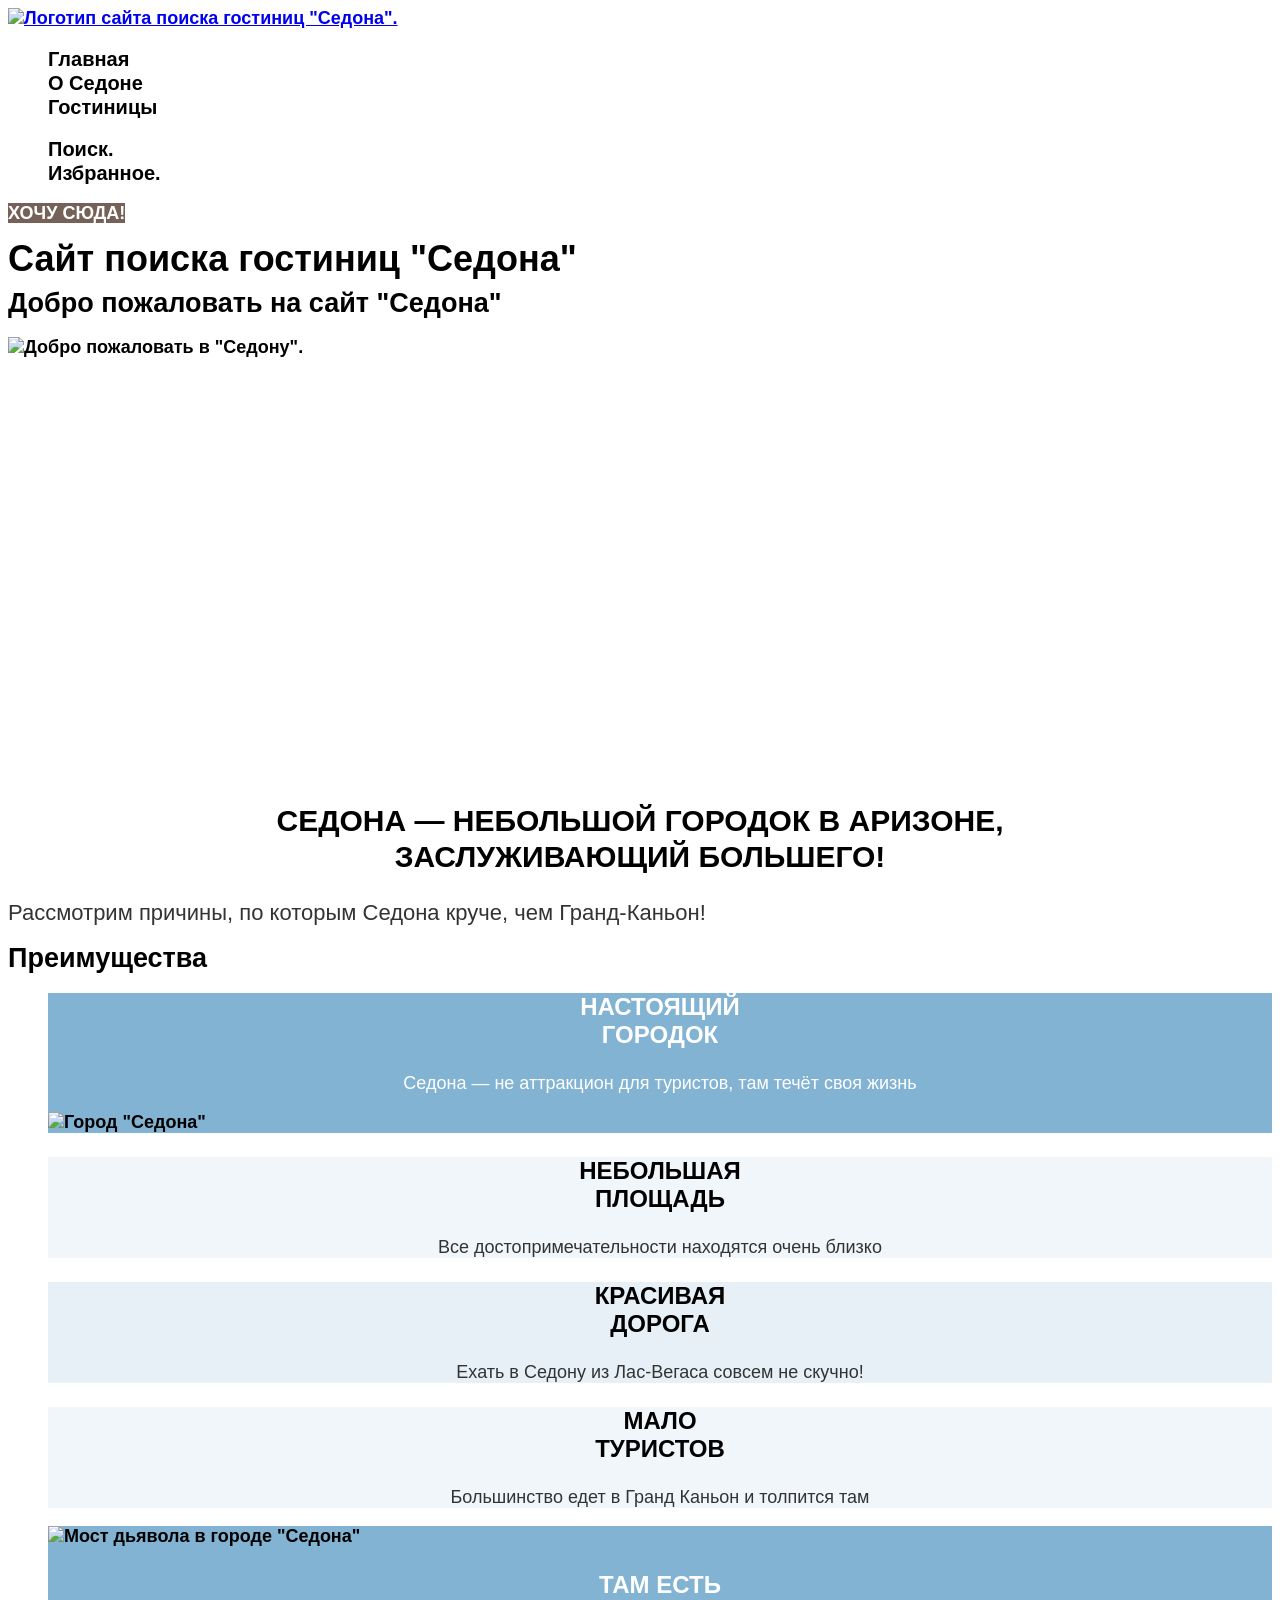
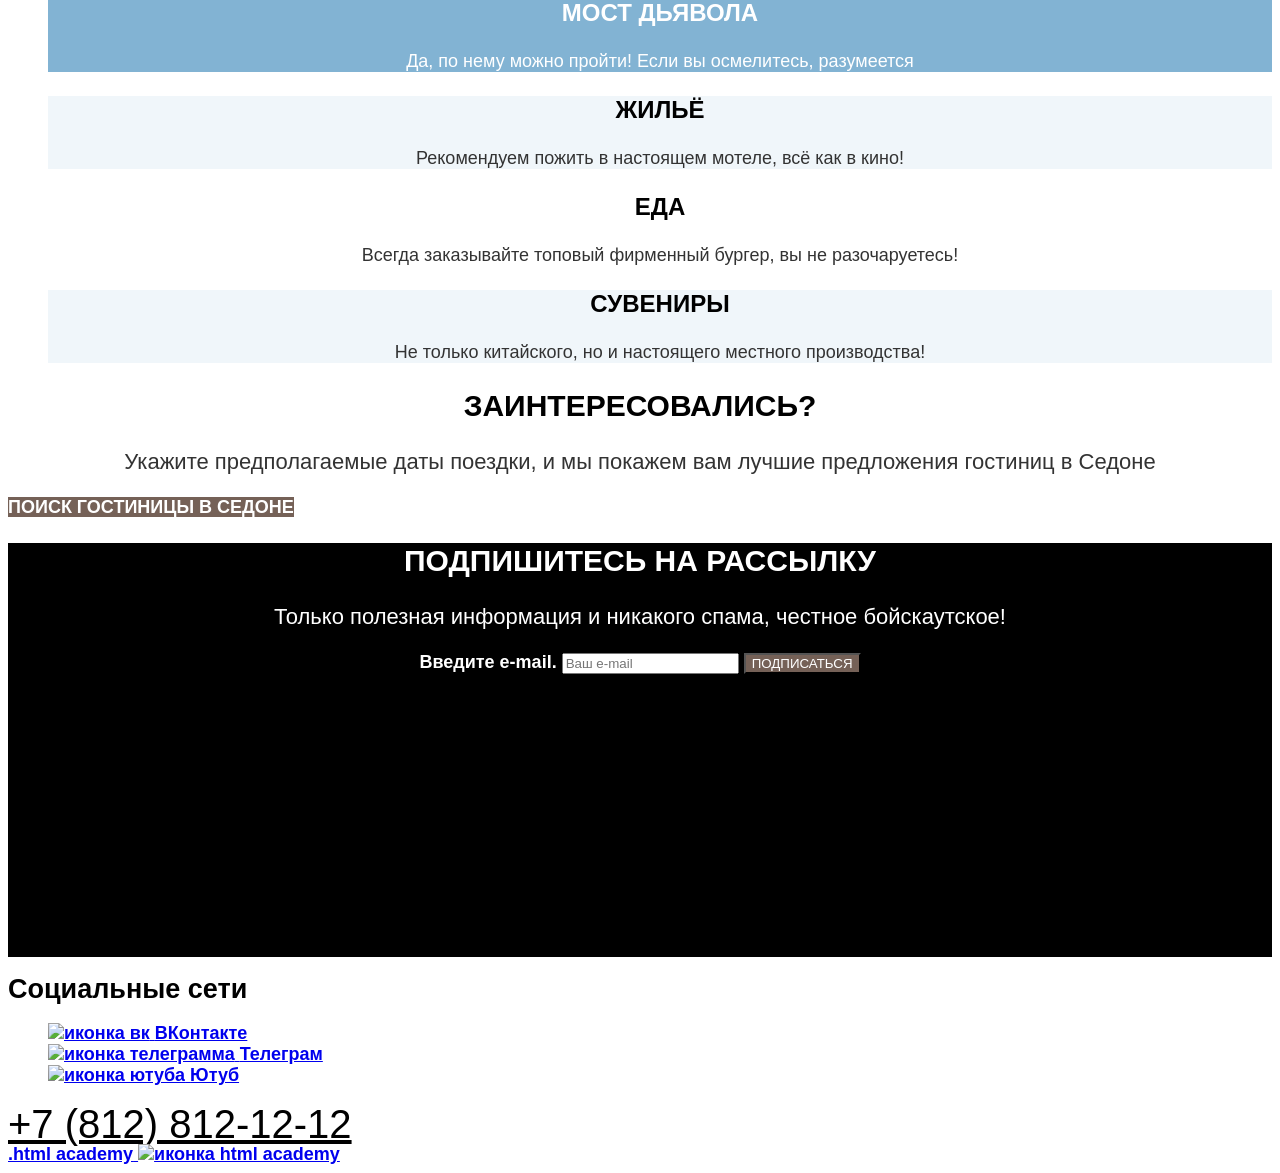
==== commit 8d4c3cd7: "сделаны стили на главной" ====
--- a/index.html
+++ b/index.html
@@ -1,293 +1,174 @@
 <!doctype html>
-<html class="page" lang="ru">
+<html lang="ru">
   <head>
     <meta charset="utf-8" />
-    <meta name="viewport" content="width=device-width, initial-scale=1" />
-    <title>Добро пожаловать в Седону!</title>
-    <link rel="icon" href="favicon.ico" />
-    <link rel="icon" type="image/svg+xml" href="./img/favicons/favicon.svg" />
-    <link rel="stylesheet" href="./css/outline.css" />
+    <title>HTML Academy: Седона</title>
+    <link rel="stylesheet" href="styles/styles.css" />
   </head>
-
   <body>
-    <header class="index-header" data-test="header">
-      <nav class="header-nav">
-        <a class="header-logo"
-          ><img
-            class="navigation-img"
-            src="images/logo.png"
-            width="140"
-            height="70"
-            alt="Логотип города Седона"
-        /></a>
+    <header class="page-header">
+      <a class="navigation-logo" href="#">
+        <img
+          class="navigation-img"
+          src="images/logo.svg"
+          width="140"
+          height="70"
+          alt='Логотип сайта поиска гостиниц "Седона".'
+        />
+      </a>
+      <nav class="navigation">
         <ul class="navigation-list">
-          <li class="navigation-element list-element-selected">
-            <a class="navigation-link">Главная</a>
-          </li>
-          <li class="navigation-element">
-            <a class="navigation-link" href="./catalog.html">О Седоне</a>
-          </li>
-          <li class="navigation-element">
-            <a class="navigation-link" href="./form.html">Гостиницы</a>
-          </li>
-        </ul>
-
-        <ul class="navigation-list-icons">
-          <li class="navigation-element">
-            <a class="navigation-link"
-              ><img
-                class="search-logo"
-                src="images/search.svg"
-                width="18"
-                height="18"
-                alt="иконка поиска"
-              />
-              <span class="visually-hidden">Поиск</span>
-            </a>
-          </li>
-          <li class="navigation-element">
-            <a class="navigation-link" href="./catalog.html">
-              <img
-                class="search-logo"
-                src="images/heart.svg"
-                width="18"
-                height="18"
-                alt="иконка избранного"
-              />
-              <img
-                class="favorites-count-logo"
-                src="images/favorites-count.svg"
-                width="18"
-                height="18"
-                alt="иконка количества избранного"
-              />
-
-              <span class="visually-hidden">Избранное</span>
-            </a>
-          </li>
-          <li class="navigation-element">
-            <a class="button navigation-link want-here-link" href="./form.html">
-              Хочу сюда!
-            </a>
-          </li>
-        </ul>
+          <li class="navigation-item">
+            <a class="navigation-link navigation-current" href="#">Главная</a>
+          </li>
+          <li class="navigation-item">
+            <a class="navigation-link" href="#">О Седоне</a>
+          </li>
+          <li class="navigation-item">
+            <a class="navigation-link" href="catalog.html">Гостиницы</a>
+          </li>
+        </ul>
+        <ul class="navigation-list navigation-user">
+          <li class="navigation-item">
+            <a class="navigation-link" href="#">
+              <span class="visually-hidden">Поиск.</span>
+            </a>
+          </li>
+          <li class="navigation-item">
+            <a class="navigation-link" href="#">
+              <span class="visually-hidden">Избранное.</span>
+            </a>
+          </li>
+        </ul>
+        <a class="button sign-link" href="#">Хочу сюда!</a>
       </nav>
     </header>
-
-    <main class="index-main" data-test="main">
-      <h1 class="visually-hidden">Город Сенора</h1>
-      <img
-        class="welcome-logo"
-        src="images/welcome.png"
-        width="458"
-        height="352"
-        alt='Добро пожаловать в "Седону".'
-      />
-      <img
-        class="welcome-divider"
-        src="images/divider.svg"
-        width="1200"
-        height="57"
-        alt="разделитель страницы"
-      />
-
-      <section class="hero" data-test="hero">
-        <h2 class="visually-hidden">Слоган</h2>
-        <b class="hero-title">
-          Седона — небольшой городок в Аризоне, <br />
-          заслуживающий большего!
-        </b>
-        <p class="hero-bridge">
+    <main class="main-index">
+      <h1 class="visually-hidden">Сайт поиска гостиниц "Седона"</h1>
+      <section class="welcome">
+        <h2 class="visually-hidden">Добро пожаловать на сайт "Седона"</h2>
+        <img
+          class="welcome-logo"
+          src="images/welcome.svg"
+          width="458"
+          height="352"
+          alt='Добро пожаловать в "Седону".'
+        />
+      </section>
+      <section class="slogan">
+        <h2 class="slogan-title">
+          Седона — небольшой городок в Аризоне,<br />заслуживающий большего!
+        </h2>
+        <p class="slogan-description">
           Рассмотрим причины, по которым Седона круче, чем Гранд-Каньон!
         </p>
-
-      </section>
-      <section class="advantages" data-test="advantages">
-        <h2 class="visually-hidden">Преимущества Седоны</h2>
+      </section>
+      <section class="advantages">
+        <h2 class="visually-hidden">Преимущества</h2>
         <ul class="advantages-list">
-          <li class="advantages-element">
-            <div class="advantages-element-text blue">
-              <h3 class="advantages-element-header">Настоящий городок</h3>
-              <div class="advantages-text-divider"></div>
-              <p class="advantages-element-slogan">
-                Седона не аттракцион для туристов, там течет своя жизнь
-              </p>
-            </div>
+          <li class="advantage-item">
+            <h3 class="advantage-title">Настоящий<br />городок</h3>
+            <p class="advantage-description">
+              Седона — не аттракцион для туристов, там течёт своя жизнь
+            </p>
             <img
               class="advantage-image"
               src="images/sedona.jpg"
               width="800"
               height="384"
-              alt="Городской бар, на заднем фоне которого виднеются горы"
+              alt='Город "Седона"'
             />
           </li>
-
-          <li class="advantages-element">
-            <div class="advantages-element-text">
-              <h3 class="advantages-element-header">Небольшая площадь</h3>
-              <div class="advantages-text-divider"></div>
-              <p class="advantages-element-slogan">
-                Все интересные места находятся очень близко
-              </p>
-            </div>
-          </li>
-
-          <li class="advantages-element">
-            <div class="advantages-element-text light-blue">
-              <h3 class="advantages-element-header">Красивая дорога</h3>
-              <div class="advantages-text-divider"></div>
-              <p class="advantages-element-slogan">
-                Ехать в Седону из Лас-Вегаса совсем не скучно!
-              </p>
-            </div>
-          </li>
-
-          <li class="advantages-element">
-            <div class="advantages-element-text">
-              <h3 class="advantages-element-header">Мало туристов</h3>
-              <div class="advantages-text-divider"></div>
-              <p class="advantages-element-slogan">
-                Большинство едет в Гранд Каньон и толпится там
-              </p>
-            </div>
-          </li>
-
-          <li class="advantages-element">
-            <div class="advantages-element-text blue">
-              <h3 class="advantages-element-header">Там есть мост дьявола</h3>
-              <div class="advantages-text-divider"></div>
-              <p class="advantages-element-slogan">
-                Да, по нему можно пройти! Если вы осмелитесь, конечно
-              </p>
-            </div>
+          <li class="advantage-item">
+            <h3 class="advantage-title">Небольшая<br />площадь</h3>
+            <p class="advantage-description">
+              Все достопримечательности находятся очень близко
+            </p>
+          </li>
+          <li class="advantage-item">
+            <h3 class="advantage-title">Красивая<br />дорога</h3>
+            <p class="advantage-description">
+              Ехать в Седону из Лас-Вегаса совсем не скучно!
+            </p>
+          </li>
+          <li class="advantage-item">
+            <h3 class="advantage-title">Мало<br />туристов</h3>
+            <p class="advantage-description">
+              Большинство едет в Гранд Каньон и толпится там
+            </p>
+          </li>
+          <li class="advantage-item">
             <img
               class="advantage-image"
               src="images/devil-bridge.jpg"
               width="800"
               height="384"
-              alt="Скалистые горы красного цвета и на переднем плане каньон с растущими в нем деревьями"
+              alt='Мост дьявола в городе "Седона"'
             />
-          </li>
-        </ul>
-      </section>
-
-      <section class="bonuses">
-        <h2 class="visually-hidden">Городские бонусы</h2>
-
-        <b class="bonuses-title">
-          Приезжайте в Седону отдохнуть в комфорте и уюте!
-        </b>
-        <p class="bonuses-bridge">
-          Опытный персонал и качественное обслуживание!
-        </p>
-
-        <ul class="bonuses-list">
-          <li class="bonuses-element light-blue">
-            <img
-              class="bonuses-logo"
-              src="images/house.svg"
-                width="75"
-                height="72"
-              alt="иконка дома"
-            />
-
-            <h3 class="bonuses-element-title">Жилье</h3>
-            <p class="bonuses-element-text">
-              Рекомендуем пожить
-              <br />
-              в настоящем мотеле,
-              <br />
-              всё как в кино!
-            </p>
-          </li>
-
-          <li class="bonuses-element">
-            <img
-              class="bonuses-logo"
-              src="images/burger.svg"
-                width="74"
-                height="70"
-              alt="иконка бургера"
-            />
-
-            <h3 class="bonuses-element-title">Еда</h3>
-            <p class="bonuses-element-text">
-              Всегда заказывайте
-              <br />
-              топовый фирменный бургер,
-              <br />
-              вы не разочаруетесь!
-            </p>
-          </li>
-
-          <li class="bonuses-element light-blue">
-            <img
-              class="bonuses-logo"
-              src="images/souvenir.svg"
-                width="64"
-                height="76"
-              alt="иконка сувенира"
-            />
-
-            <h3 class="bonuses-element-title">Сувениры</h3>
-            <p class="bonuses-element-text">
-              Не только китайского,
-              <br />
-              но и настоящего местного,
-              <br />
-              производства!
-            </p>
-          </li>
-        </ul>
-      </section>
-
-      <section class="find-hotel" data-test="search">
-        <h2 class="visually-hidden">Поиск гостиницы</h2>
-
-        <b class="find-hotel-title"> Заинтересовались? </b>
-        <p class="find-hotel-bridge">
+            <h3 class="advantage-title">Там есть<br />мост дьявола</h3>
+            <p class="advantage-description">
+              Да, по нему можно пройти! Если вы осмелитесь, разумеется
+            </p>
+          </li>
+          <li class="advantage-item">
+            <h3 class="advantage-title">Жильё</h3>
+            <p class="advantage-description">
+              Рекомендуем пожить в настоящем мотеле, всё как в кино!
+            </p>
+          </li>
+          <li class="advantage-item">
+            <h3 class="advantage-title">Еда</h3>
+            <p class="advantage-description">
+              Всегда заказывайте топовый фирменный бургер, вы не разочаруетесь!
+            </p>
+          </li>
+          <li class="advantage-item">
+            <h3 class="advantage-title">Сувениры</h3>
+            <p class="advantage-description">
+              Не только китайского, но и настоящего местного производства!
+            </p>
+          </li>
+        </ul>
+      </section>
+      <section class="find">
+        <h2 class="find-title">Заинтересовались?</h2>
+        <p class="find-description">
           Укажите предполагаемые даты поездки, и мы покажем вам лучшие
           предложения гостиниц в Седоне
         </p>
-        <a class="button find-hotel-link" href="#">
-          Поиск гостиницы в Седоне
-        </a>
-      </section>
-
-      <section class="subscribtion" data-test="subscribe">
-        <h2 class="visually-hidden">Подписка на расслку</h2>
-
-        <b class="find-hotel-title">Подпишитесь на рассылку!</b>
-        <p class="find-hotel-bridge">
+        <a class="button find-link" href="#">Поиск гостиницы в седоне</a>
+      </section>
+      <section class="subscription">
+        <h2 class="subscription-title">Подпишитесь на рассылку</h2>
+        <p class="subscription-description">
           Только полезная информация и никакого спама, честное бойскаутское!
         </p>
-
         <form
-          class="subscribtion-form"
+          class="subscription-form"
           action="https://echo.htmlacademy.ru/"
           method="post"
         >
-          <label for="subscribtion-email"></label>
+          <label for="email">
+            <span class="visually-hidden">Введите e-mail.</span>
+          </label>
           <input
             class="field"
+            id="email"
+            type="email"
             placeholder="Ваш e-mail"
-            type="email"
-            name="subscribtion-email"
-            id="subscribtion-email"
+            name="email"
             required
           />
-          <button class="button subscribtion-button" type="submit">
-            Подписаться
-          </button>
+          <button class="button send-link" type="submit">Подписаться</button>
         </form>
       </section>
     </main>
-
-    <footer class="index-footer" data-test="footer">
+    <footer class="page-footer">
       <section class="footer-social">
+        <h2 class="visually-hidden">Социальные сети</h2>
         <ul class="footer-social-list">
           <li class="footer-social-item">
-            <a class="footer-social-logo" href="https://vk.com/htmlacademy">
+            <a class="footer-social-link" href="https://vk.com/htmlacademy">
               <img
                 class="footer-social-image"
                 src="images/vk.svg"
@@ -300,7 +181,7 @@
             </a>
           </li>
           <li class="footer-social-item">
-            <a class="footer-social-logo" href="https://t.me/htmlacademy">
+            <a class="footer-social-link" href="https://t.me/htmlacademy">
               <img
                 class="footer-social-image"
                 src="images/telegram.svg"
@@ -314,7 +195,7 @@
           </li>
           <li class="footer-social-item">
             <a
-              class="footer-social-logo"
+              class="footer-social-link"
               href="https://www.youtube.com/user/htmlacademyru"
             >
               <img
@@ -330,18 +211,20 @@
           </li>
         </ul>
       </section>
-
-      <section class="footer-phone">
-        <a href="tel:+78128121212">+7 (812) 812-12-12</a>
-      </section>
+      <address class="footer-contacts-address">
+        <a class="footer-phone" href="tel:+78128121212">+7 (812) 812-12-12</a>
+      </address>
       <section class="footer-logo">
-        <img
-          class="footer-logo-png"
-          src="images/html-academy.png"
-          width="115"
-          height="33"
-          alt="иконка html academy"
-        />
+        <a class="footer-link" href="https://htmlacademy.ru">
+          <span class="visually-hidden">.html academy</span>
+          <img
+            class="footer-logo-png"
+            src="images/html-academy.png"
+            width="115"
+            height="33"
+            alt="иконка html academy"
+          />
+        </a>
       </section>
     </footer>
   </body>
--- a/styles/styles.css
+++ b/styles/styles.css
@@ -0,0 +1,199 @@
+@font-face {
+  font-family: "PT Sans";
+  font-style: normal;
+  font-weight: 400;
+  src: url("../fonts/ptsans-400.woff2") format("woff2");
+  font-display: swap;
+}
+
+@font-face {
+  font-family: "PT Sans";
+  font-style: normal;
+  font-weight: 700;
+  src: url("../fonts/ptsans-700.woff2") format("woff2");
+  font-display: swap;
+}
+
+body {
+  font-family: "PT Sans", sans-serif;
+  font-size: 18px;
+  font-weight: 700;
+  line-height: 21px;
+  background-color: #FFFFFF;
+  color: #000000;
+}
+
+.navigation-list {
+  list-style-type: none;
+}
+
+.navigation-link {
+  font-size: 20px;
+  line-height: 24px;
+  text-transform: capitalize;
+  color: #000000;
+  background-color: #FFFFFF;
+  text-decoration: none;
+}
+
+.button {
+  text-decoration: none;
+  text-transform: uppercase;
+  color: #FFFFFF;
+  background-color: #756157;
+  text-align: center;
+}
+
+.sign-link {
+  color: #FFFFFF;
+}
+
+.welcome {
+  background-image: url("../images/divider.svg"), url("../images/index-hero.jpg");
+  background-position: center bottom, center;
+  background-repeat: no-repeat, no-repeat;
+  background-size: auto, cover;
+  color: #000000;
+  background-color: #FFFFFF;
+  height: 485px;
+}
+
+.slogan-title {
+  font-size: 30px;
+  line-height: 36px;
+  text-transform: uppercase;
+  text-align: center;
+}
+
+.slogan-description {
+  font-weight: 400;
+  font-size: 22px;
+  line-height: 26px;
+  color: #333333;
+}
+
+.advantages-list {
+  list-style-type: none;
+}
+
+.advantage-item:nth-child(1) {
+  background-color: #82B3D3;
+}
+
+.advantage-item:nth-child(1) .advantage-title {
+  color: #FFFFFF;
+}
+
+.advantage-item:nth-child(1) .advantage-description {
+  color: #FFFFFF;
+}
+
+.advantage-item:nth-child(2) {
+  background-color: rgba(131, 179, 211, 0.12);
+}
+
+.advantage-item:nth-child(3) {
+  background-color: rgba(131, 179, 211, 0.2);
+}
+
+.advantage-item:nth-child(4) {
+  background-color: rgba(131, 179, 211, 0.12);
+}
+
+.advantage-item:nth-child(5) {
+  background-color: #82B3D3;
+}
+
+.advantage-item:nth-child(5) .advantage-title {
+  color: #FFFFFF;
+}
+
+.advantage-item:nth-child(5) .advantage-description {
+  color: #FFFFFF;
+}
+
+.advantage-item:nth-child(6) {
+  background-color: rgba(131, 179, 211, 0.12);
+}
+
+.advantage-item:nth-child(7) {
+  background-color: #FFFFFF;
+}
+
+.advantage-item:nth-child(8) {
+  background-color: rgba(131, 179, 211, 0.12);
+}
+
+.advantage-title {
+  font-size: 24px;
+  line-height: 28px;
+  text-transform: uppercase;
+  color: #000000;
+  text-align: center;
+}
+
+.advantage-description {
+  font-weight: 400;
+  text-align: center;
+  color: #333333;
+}
+
+.find-title {
+  font-size: 30px;
+  line-height: 36px;
+  text-transform: uppercase;
+  text-align: center;
+}
+
+.find-description {
+  font-weight: 400;
+  font-size: 22px;
+  line-height: 26px;
+  text-align: center;
+  color: #333333;
+}
+
+.subscription {
+  background-image: url("../images/subscribe.jpg");
+  background-repeat: no-repeat;
+  background-position: center;
+  background-size: cover;
+  color: #FFFFFF;
+  background-color: #000000;
+  height: 414px;
+}
+
+.subscription-title {
+  font-size: 30px;
+  line-height: 36px;
+  text-transform: uppercase;
+  text-align: center;
+}
+
+.subscription-description {
+  font-weight: 400;
+  font-size: 22px;
+  line-height: 26px;
+  text-align: center;
+}
+
+.subscription-form {
+  text-align: center;
+}
+
+.footer-social-list {
+  list-style-type: none;
+}
+
+.footer-contacts-address {
+  font-style: normal;
+}
+
+.footer-phone {
+  font-weight: 400;
+  font-size: 40px;
+  line-height: 40px;
+  text-align: center;
+  color: #000000;
+  text-decoration: underline;
+}
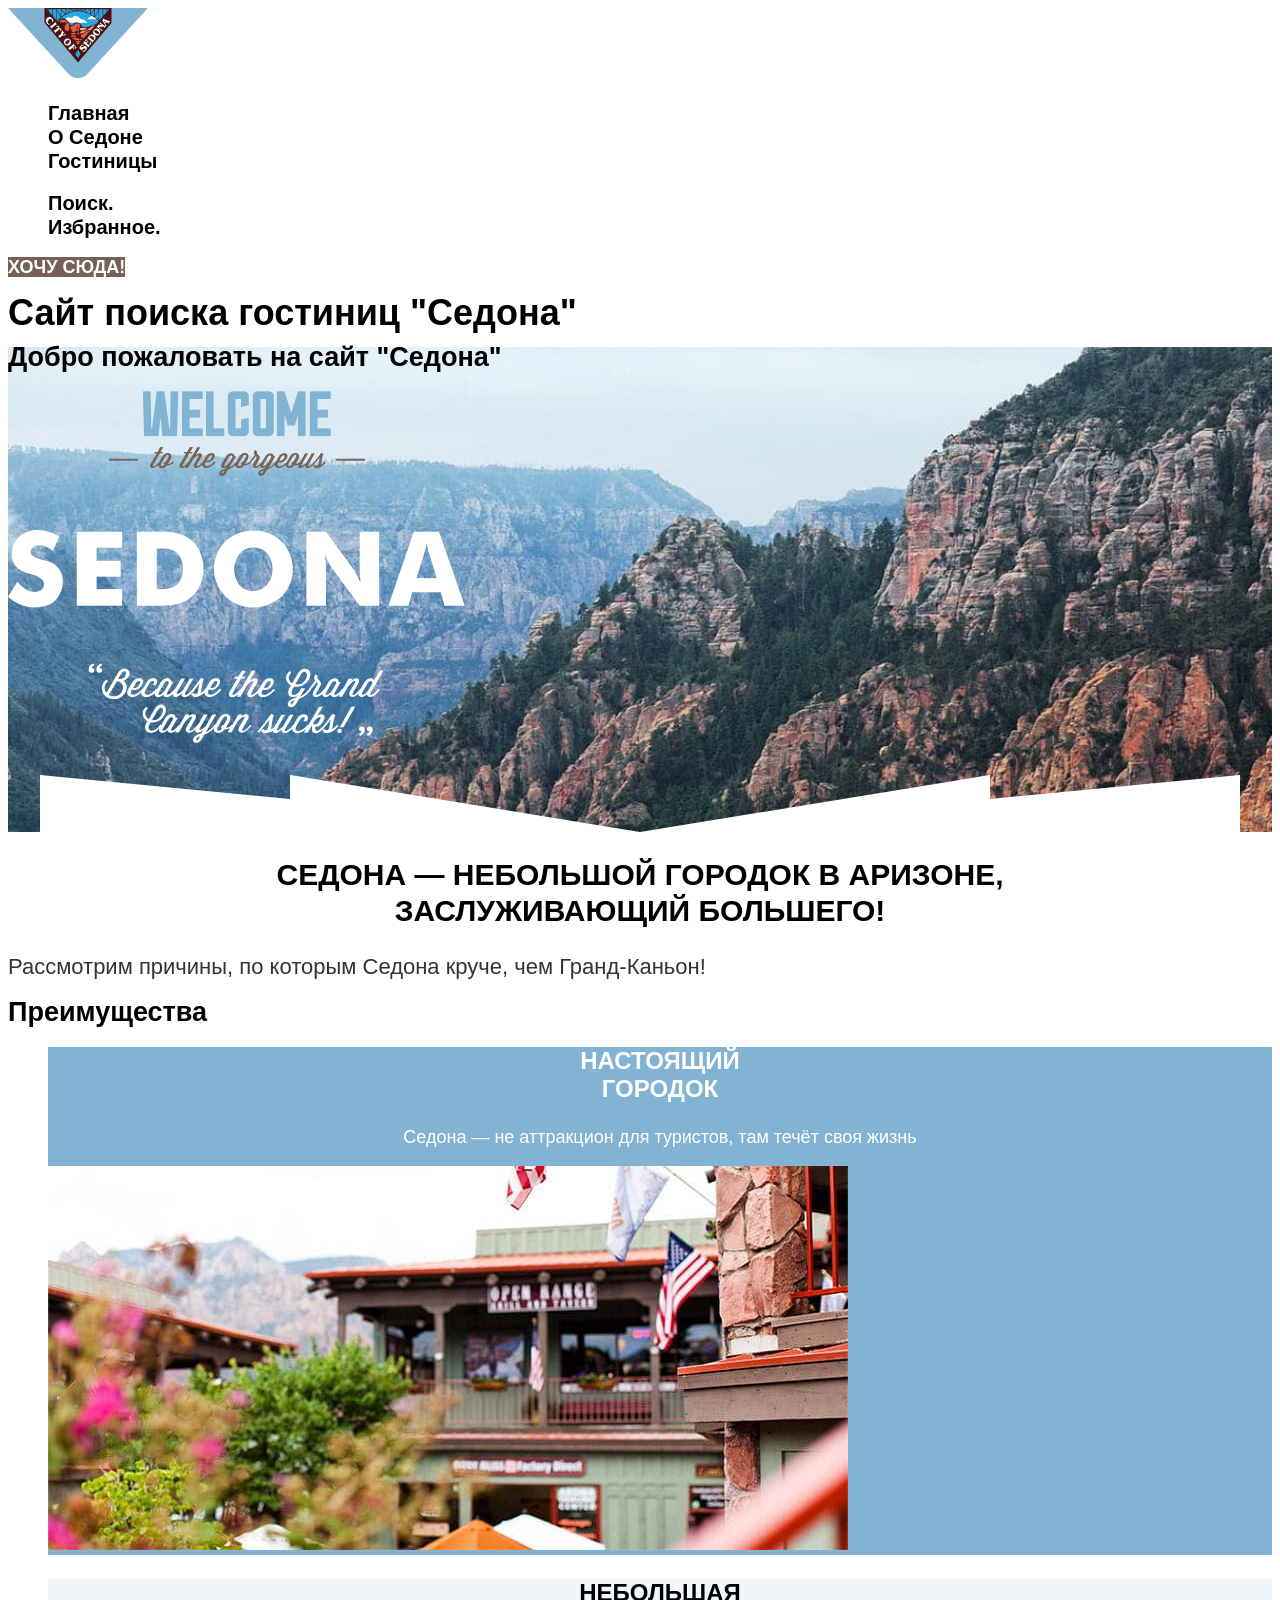
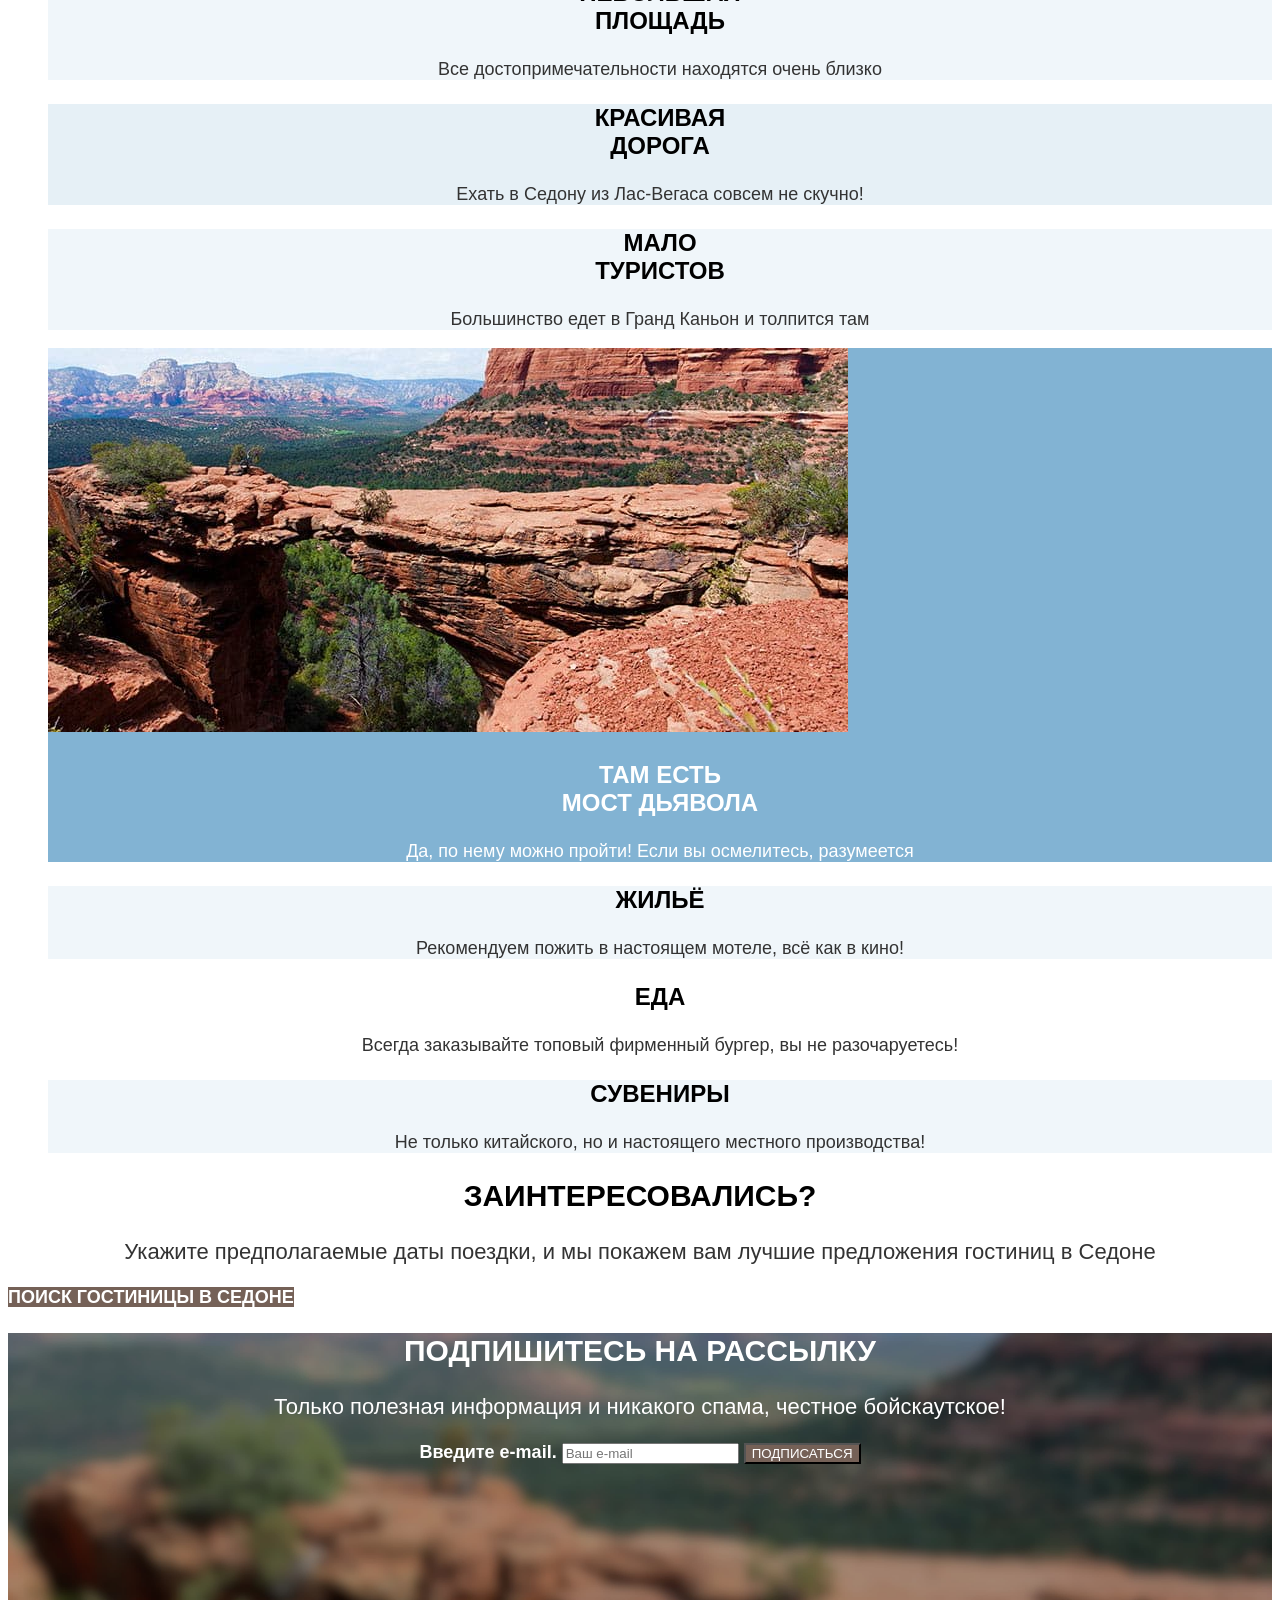
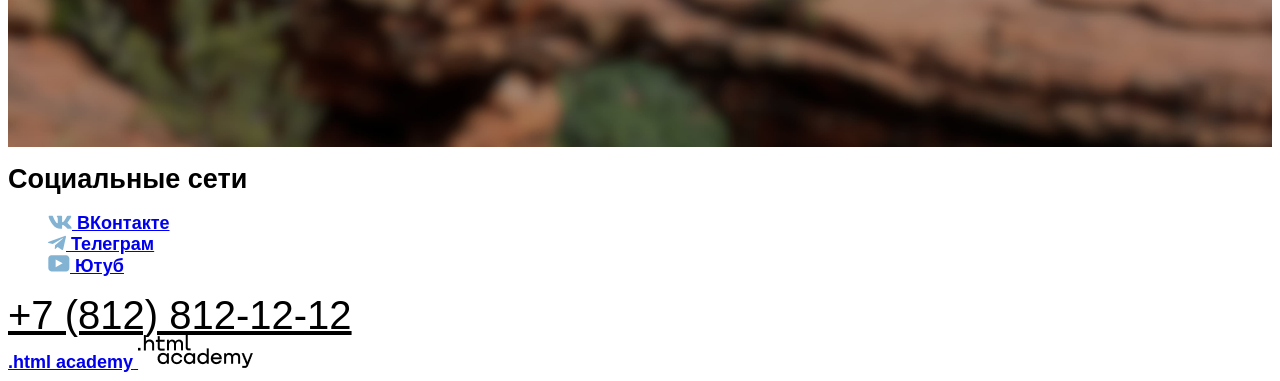
==== commit 20ed4124: "Merge pull request #4 from Egor79437658/master" ====
--- a/index.html
+++ b/index.html
@@ -6,11 +6,11 @@
     <link rel="stylesheet" href="styles/styles.css" />
   </head>
   <body>
-    <header class="page-header">
+    <header class="page-header" data-test="header">
       <a class="navigation-logo" href="#">
         <img
           class="navigation-img"
-          src="images/logo.svg"
+          src="images/logo.png"
           width="140"
           height="70"
           alt='Логотип сайта поиска гостиниц "Седона".'
@@ -43,13 +43,13 @@
         <a class="button sign-link" href="#">Хочу сюда!</a>
       </nav>
     </header>
-    <main class="main-index">
+    <main class="main-index" data-test="main">
       <h1 class="visually-hidden">Сайт поиска гостиниц "Седона"</h1>
-      <section class="welcome">
+      <section class="welcome" data-test="hero">
         <h2 class="visually-hidden">Добро пожаловать на сайт "Седона"</h2>
         <img
           class="welcome-logo"
-          src="images/welcome.svg"
+          src="images/welcome.png"
           width="458"
           height="352"
           alt='Добро пожаловать в "Седону".'
@@ -63,7 +63,7 @@
           Рассмотрим причины, по которым Седона круче, чем Гранд-Каньон!
         </p>
       </section>
-      <section class="advantages">
+      <section class="advantages" data-test="advantages">
         <h2 class="visually-hidden">Преимущества</h2>
         <ul class="advantages-list">
           <li class="advantage-item">
@@ -130,7 +130,7 @@
           </li>
         </ul>
       </section>
-      <section class="find">
+      <section class="find" data-test="search">
         <h2 class="find-title">Заинтересовались?</h2>
         <p class="find-description">
           Укажите предполагаемые даты поездки, и мы покажем вам лучшие
@@ -138,7 +138,7 @@
         </p>
         <a class="button find-link" href="#">Поиск гостиницы в седоне</a>
       </section>
-      <section class="subscription">
+      <section class="subscription" data-test="subscribe">
         <h2 class="subscription-title">Подпишитесь на рассылку</h2>
         <p class="subscription-description">
           Только полезная информация и никакого спама, честное бойскаутское!
@@ -163,7 +163,7 @@
         </form>
       </section>
     </main>
-    <footer class="page-footer">
+    <footer class="page-footer" data-test="footer">
       <section class="footer-social">
         <h2 class="visually-hidden">Социальные сети</h2>
         <ul class="footer-social-list">
--- a/styles/styles.css
+++ b/styles/styles.css
@@ -197,3 +197,155 @@
   color: #000000;
   text-decoration: underline;
 }
+
+/*Внутренняя страница*/
+
+.inner-header {
+  background-image: url("../images/catalog-hero.jpg");
+  background-repeat: no-repeat;
+  background-position: center;
+  background-size: cover;
+  color: #FFFFFF;
+  background-color: #000000;
+}
+
+.inner-header-title {
+  font-size: 60px;
+  line-height: 78px;
+}
+
+.breadcrumbs {
+  list-style-type: none;
+}
+
+.breadcrumbs-link {
+  font-weight: 400;
+  font-size: 16px;
+  line-height: 21px;
+  color: #FFFFFF;
+  text-decoration: none;
+}
+
+.catalog-filter-title {
+  font-size: 20px;
+  line-height: 24px;
+  text-transform: capitalize;
+}
+
+.catalog-filter-list {
+  list-style-type: none;
+}
+
+.control {
+  font-weight: 400;
+  font-size: 18px;
+  line-height: 23px;
+}
+
+.button-apply {
+  background-color: #82B3D3;
+}
+
+.button-clear {
+  background-color: transparent;
+}
+
+.select-result {
+  font-size: 30px;
+  line-height: 36px;
+  text-transform: uppercase;
+}
+
+.catalog-view-list {
+  list-style-type: none;
+}
+
+.product-card {
+  width: 340px;
+}
+
+.product-card-link {
+  text-decoration: none;
+  color: #000000;
+}
+
+.product-card-title {
+  font-size: 24px;
+  line-height: 28px;
+}
+
+.product-card-type {
+  font-weight: 400;
+  font-size: 18px;
+  line-height: 21px;
+  color: #333333;
+}
+
+.product-card-prise {
+  font-weight: 400;
+  font-size: 18px;
+  line-height: 21px;
+  text-align: right;
+  color: #333333;
+}
+
+.product-card-prise-mark {
+  font-weight: normal;
+}
+
+.product-button-favorite {
+  background-color: #82B3D3;
+}
+
+.product-rating-list {
+  list-style-type: none;
+}
+
+.product-rating-current {
+  background-color: #F2F2F2;
+  font-weight: 400;
+  font-size: 16px;
+  line-height: 20px;
+  text-align: center;
+  text-transform: uppercase;
+  color: #333333;
+}
+
+.pagination {
+  list-style-type: none;
+}
+
+.pagination-item {
+  width: 60px;
+  height: 60px;
+}
+
+.pagination-link {
+  font-size: 20px;
+  line-height: 36px;
+  background-color: #82B3D3;
+  text-decoration: none;
+}
+
+.pagination-current {
+  background-color: #F2F2F2;
+  color: #000000;
+}
+
+.pagination-ellipsis {
+  font-weight: 400;
+  font-size: 22px;
+  line-height: 26px;
+  color: #000000;
+  background-color: #FFFFFF;
+}
+
+.inner-subscription {
+  background-image: none;
+  color: #000000;
+  background-color: #FFFFFF;
+}
+
+.inner-subscription-description {
+  color: #333333;
+}
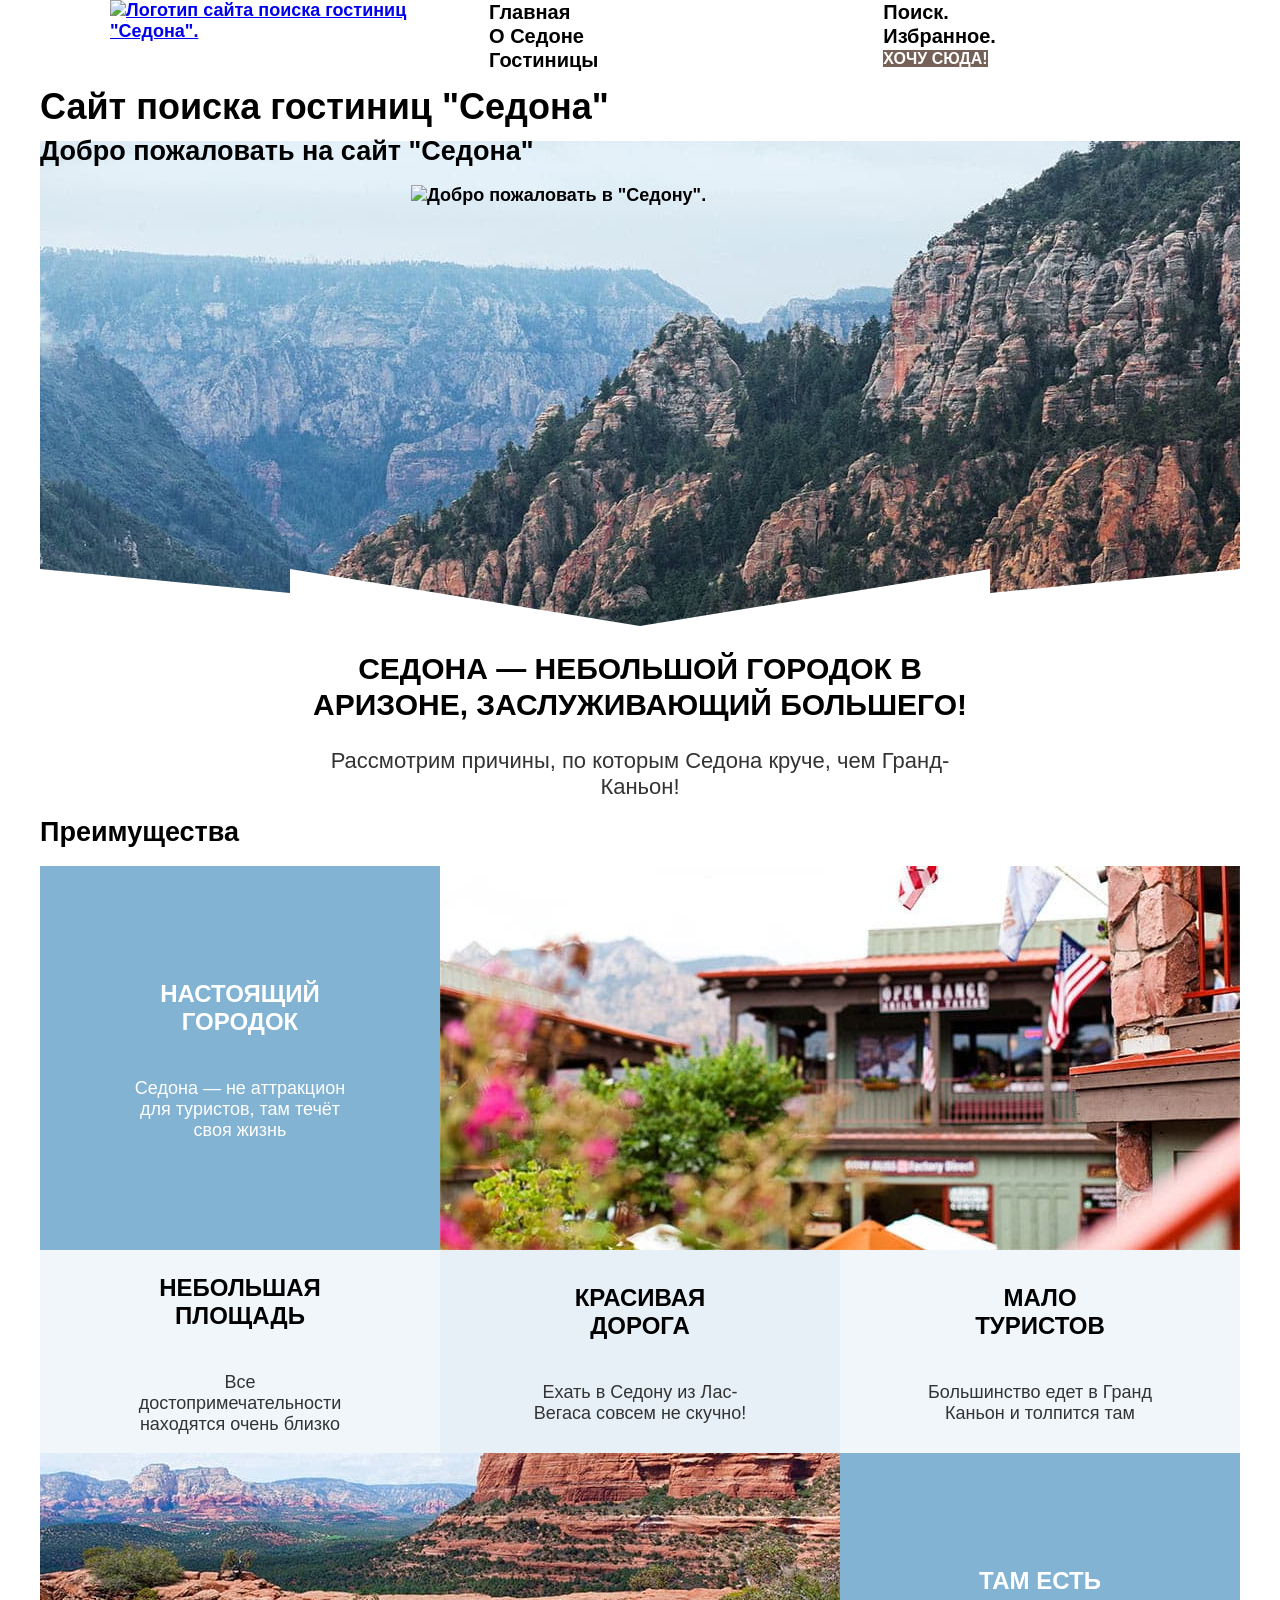
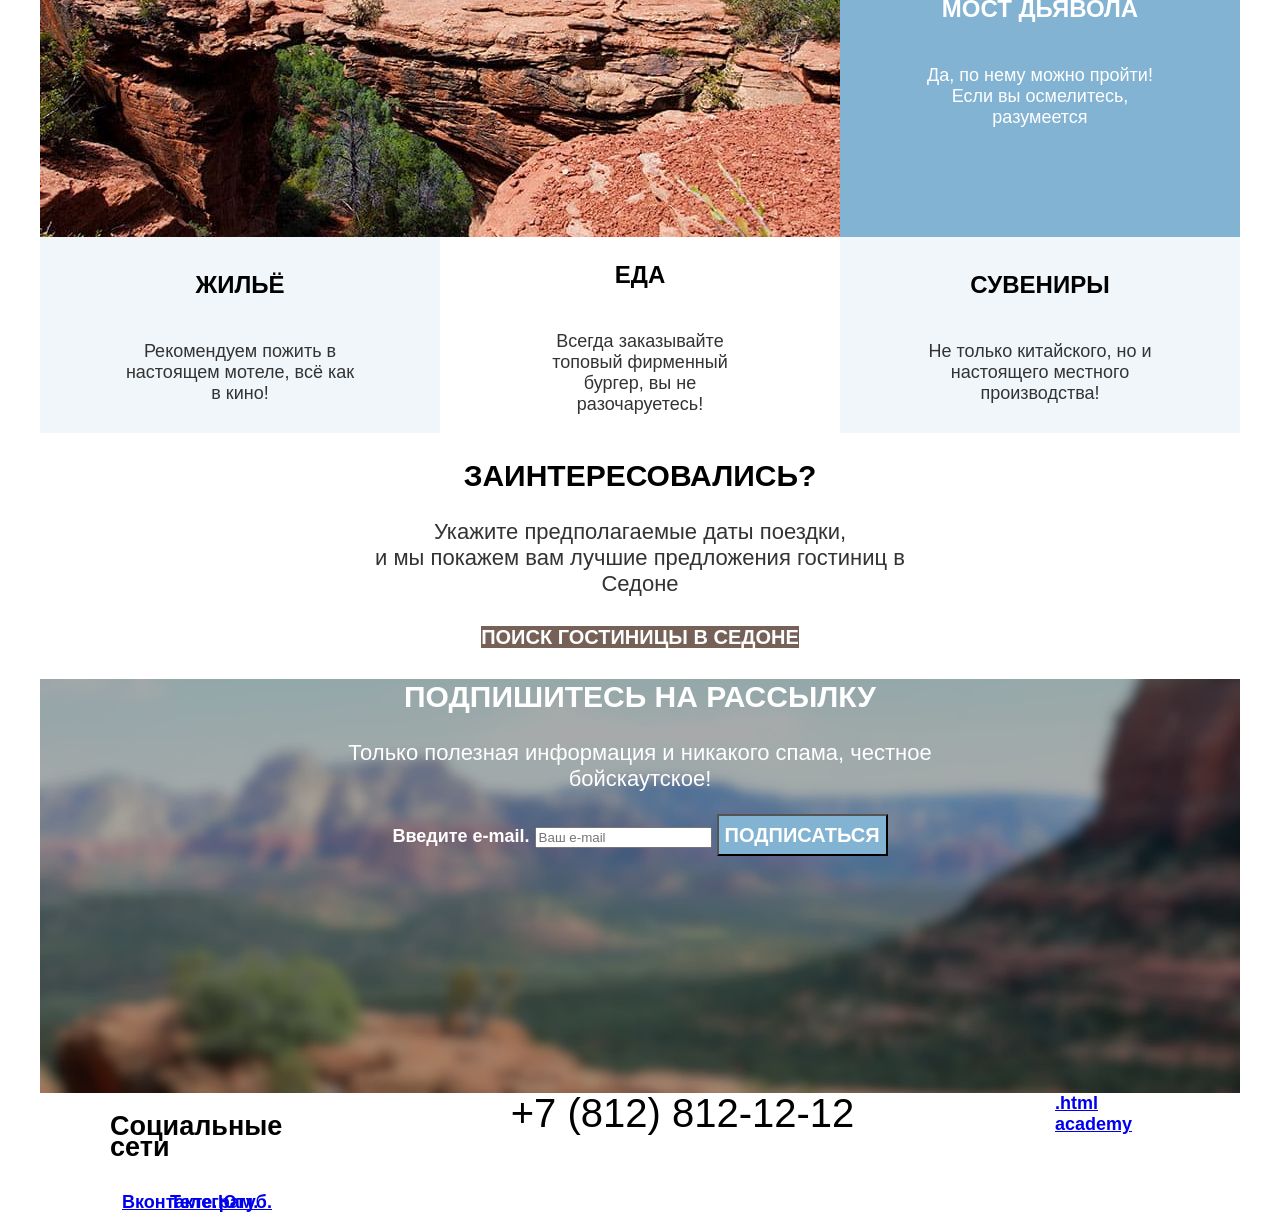
==== commit a17ac049: "сделана сетка страниц и крупных блоков на флексах" ====
--- a/index.html
+++ b/index.html
@@ -6,17 +6,17 @@
     <link rel="stylesheet" href="styles/styles.css" />
   </head>
   <body>
-    <header class="page-header" data-test="header">
-      <a class="navigation-logo" href="#">
-        <img
-          class="navigation-img"
-          src="images/logo.png"
-          width="140"
-          height="70"
-          alt='Логотип сайта поиска гостиниц "Седона".'
-        />
-      </a>
+    <header class="page-header">
       <nav class="navigation">
+        <a class="navigation-logo" href="#">
+          <img
+            class="navigation-img"
+            src="images/logo.svg"
+            width="140"
+            height="70"
+            alt='Логотип сайта поиска гостиниц "Седона".'
+          />
+        </a>
         <ul class="navigation-list">
           <li class="navigation-item">
             <a class="navigation-link navigation-current" href="#">Главная</a>
@@ -39,17 +39,19 @@
               <span class="visually-hidden">Избранное.</span>
             </a>
           </li>
-        </ul>
-        <a class="button sign-link" href="#">Хочу сюда!</a>
+          <li class="navigation-item">
+            <a class="button button-brown" href="#">Хочу сюда!</a>
+          </li>
+        </ul>
       </nav>
     </header>
-    <main class="main-index" data-test="main">
+    <main class="main-container main-index">
       <h1 class="visually-hidden">Сайт поиска гостиниц "Седона"</h1>
-      <section class="welcome" data-test="hero">
+      <section class="welcome">
         <h2 class="visually-hidden">Добро пожаловать на сайт "Седона"</h2>
         <img
           class="welcome-logo"
-          src="images/welcome.png"
+          src="images/welcome.svg"
           width="458"
           height="352"
           alt='Добро пожаловать в "Седону".'
@@ -57,20 +59,22 @@
       </section>
       <section class="slogan">
         <h2 class="slogan-title">
-          Седона — небольшой городок в Аризоне,<br />заслуживающий большего!
+          Седона — небольшой городок в Аризоне, заслуживающий большего!
         </h2>
         <p class="slogan-description">
           Рассмотрим причины, по которым Седона круче, чем Гранд-Каньон!
         </p>
       </section>
-      <section class="advantages" data-test="advantages">
+      <section class="advantages">
         <h2 class="visually-hidden">Преимущества</h2>
         <ul class="advantages-list">
           <li class="advantage-item">
-            <h3 class="advantage-title">Настоящий<br />городок</h3>
-            <p class="advantage-description">
-              Седона — не аттракцион для туристов, там течёт своя жизнь
-            </p>
+            <div class="advantage-wrapper">
+              <h3 class="advantage-title">Настоящий<br />городок</h3>
+              <p class="advantage-description">
+                Седона — не аттракцион для туристов, там течёт своя жизнь
+              </p>
+            </div>
             <img
               class="advantage-image"
               src="images/sedona.jpg"
@@ -80,22 +84,28 @@
             />
           </li>
           <li class="advantage-item">
-            <h3 class="advantage-title">Небольшая<br />площадь</h3>
-            <p class="advantage-description">
-              Все достопримечательности находятся очень близко
-            </p>
-          </li>
-          <li class="advantage-item">
-            <h3 class="advantage-title">Красивая<br />дорога</h3>
-            <p class="advantage-description">
-              Ехать в Седону из Лас-Вегаса совсем не скучно!
-            </p>
-          </li>
-          <li class="advantage-item">
-            <h3 class="advantage-title">Мало<br />туристов</h3>
-            <p class="advantage-description">
-              Большинство едет в Гранд Каньон и толпится там
-            </p>
+            <div class="advantage-wrapper">
+              <h3 class="advantage-title">Небольшая<br />площадь</h3>
+              <p class="advantage-description">
+                Все достопримечательности находятся очень близко
+              </p>
+            </div>
+          </li>
+          <li class="advantage-item">
+            <div class="advantage-wrapper">
+              <h3 class="advantage-title">Красивая<br />дорога</h3>
+              <p class="advantage-description">
+                Ехать в Седону из Лас-Вегаса совсем не скучно!
+              </p>
+            </div>
+          </li>
+          <li class="advantage-item">
+            <div class="advantage-wrapper">
+              <h3 class="advantage-title">Мало<br />туристов</h3>
+              <p class="advantage-description">
+                Большинство едет в Гранд Каньон и толпится там
+              </p>
+            </div>
           </li>
           <li class="advantage-item">
             <img
@@ -105,40 +115,49 @@
               height="384"
               alt='Мост дьявола в городе "Седона"'
             />
-            <h3 class="advantage-title">Там есть<br />мост дьявола</h3>
-            <p class="advantage-description">
-              Да, по нему можно пройти! Если вы осмелитесь, разумеется
-            </p>
-          </li>
-          <li class="advantage-item">
-            <h3 class="advantage-title">Жильё</h3>
-            <p class="advantage-description">
-              Рекомендуем пожить в настоящем мотеле, всё как в кино!
-            </p>
-          </li>
-          <li class="advantage-item">
-            <h3 class="advantage-title">Еда</h3>
-            <p class="advantage-description">
-              Всегда заказывайте топовый фирменный бургер, вы не разочаруетесь!
-            </p>
-          </li>
-          <li class="advantage-item">
-            <h3 class="advantage-title">Сувениры</h3>
-            <p class="advantage-description">
-              Не только китайского, но и настоящего местного производства!
-            </p>
-          </li>
-        </ul>
-      </section>
-      <section class="find" data-test="search">
+            <div class="advantage-wrapper">
+              <h3 class="advantage-title">Там есть<br />мост дьявола</h3>
+              <p class="advantage-description">
+                Да, по нему можно пройти! Если вы осмелитесь, разумеется
+              </p>
+            </div>
+          </li>
+          <li class="advantage-item">
+            <div class="advantage-wrapper">
+              <h3 class="advantage-title">Жильё</h3>
+              <p class="advantage-description">
+                Рекомендуем пожить в настоящем мотеле, всё как в кино!
+              </p>
+            </div>
+          </li>
+          <li class="advantage-item">
+            <div class="advantage-wrapper">
+              <h3 class="advantage-title">Еда</h3>
+              <p class="advantage-description">
+                Всегда заказывайте топовый фирменный бургер, вы не
+                разочаруетесь!
+              </p>
+            </div>
+          </li>
+          <li class="advantage-item">
+            <div class="advantage-wrapper">
+              <h3 class="advantage-title">Сувениры</h3>
+              <p class="advantage-description">
+                Не только китайского, но и настоящего местного производства!
+              </p>
+            </div>
+          </li>
+        </ul>
+      </section>
+      <section class="find">
         <h2 class="find-title">Заинтересовались?</h2>
         <p class="find-description">
-          Укажите предполагаемые даты поездки, и мы покажем вам лучшие
+          Укажите предполагаемые даты поездки,<br />и мы покажем вам лучшие
           предложения гостиниц в Седоне
         </p>
-        <a class="button find-link" href="#">Поиск гостиницы в седоне</a>
-      </section>
-      <section class="subscription" data-test="subscribe">
+        <a class="button button-find" href="#">Поиск гостиницы в седоне</a>
+      </section>
+      <section class="subscription">
         <h2 class="subscription-title">Подпишитесь на рассылку</h2>
         <p class="subscription-description">
           Только полезная информация и никакого спама, честное бойскаутское!
@@ -159,38 +178,24 @@
             name="email"
             required
           />
-          <button class="button send-link" type="submit">Подписаться</button>
+          <button class="button button-subscription" type="submit">
+            Подписаться
+          </button>
         </form>
       </section>
     </main>
-    <footer class="page-footer" data-test="footer">
+    <footer class="page-footer">
       <section class="footer-social">
         <h2 class="visually-hidden">Социальные сети</h2>
         <ul class="footer-social-list">
           <li class="footer-social-item">
             <a class="footer-social-link" href="https://vk.com/htmlacademy">
-              <img
-                class="footer-social-image"
-                src="images/vk.svg"
-                width="24"
-                height="14"
-                alt="иконка вк"
-              />
-
-              <span class="visually-hidden">ВКонтакте</span>
+              <span class="visually-hidden">Вконтакте.</span>
             </a>
           </li>
           <li class="footer-social-item">
             <a class="footer-social-link" href="https://t.me/htmlacademy">
-              <img
-                class="footer-social-image"
-                src="images/telegram.svg"
-                width="18"
-                height="15"
-                alt="иконка телеграмма"
-              />
-
-              <span class="visually-hidden">Телеграм</span>
+              <span class="visually-hidden">Телеграм.</span>
             </a>
           </li>
           <li class="footer-social-item">
@@ -198,15 +203,7 @@
               class="footer-social-link"
               href="https://www.youtube.com/user/htmlacademyru"
             >
-              <img
-                class="footer-social-image"
-                src="images/youtube.svg"
-                width="22"
-                height="17"
-                alt="иконка ютуба"
-              />
-
-              <span class="visually-hidden">Ютуб</span>
+              <span class="visually-hidden">Ютуб.</span>
             </a>
           </li>
         </ul>
@@ -214,18 +211,9 @@
       <address class="footer-contacts-address">
         <a class="footer-phone" href="tel:+78128121212">+7 (812) 812-12-12</a>
       </address>
-      <section class="footer-logo">
-        <a class="footer-link" href="https://htmlacademy.ru">
-          <span class="visually-hidden">.html academy</span>
-          <img
-            class="footer-logo-png"
-            src="images/html-academy.png"
-            width="115"
-            height="33"
-            alt="иконка html academy"
-          />
-        </a>
-      </section>
+      <a class="footer-link" href="https://htmlacademy.ru">
+        <span class="visually-hidden">.html academy</span>
+      </a>
     </footer>
   </body>
 </html>
--- a/styles/styles.css
+++ b/styles/styles.css
@@ -14,17 +14,107 @@
   font-display: swap;
 }
 
+html {
+  height: 100%;
+}
+
 body {
+  margin: 0 auto;
+  display: flex;
+  flex-direction: column;
+  width: 1200px;
+  min-height: 100%;
   font-family: "PT Sans", sans-serif;
   font-size: 18px;
   font-weight: 700;
   line-height: 21px;
-  background-color: #FFFFFF;
-  color: #000000;
+  background-color: #ffffff;
+  color: #000000;
+}
+
+.button {
+  text-decoration: none;
+  text-transform: uppercase;
+  color: #ffffff;
+  text-align: center;
+  font-size: 16px;
+  line-height: 20px;
+  font-weight: 700;
+}
+
+.button-brown {
+  background-color: #756157;
+}
+
+.button-blue {
+  background-color: #82b3d3;
+}
+
+.button-green {
+  background-color: #7db54f;
+}
+
+.button-find {
+  font-size: 20px;
+  line-height: 36px;
+  background-color: #756157;
+}
+
+.button-subscription {
+  font-size: 20px;
+  line-height: 36px;
+  background-color: #82b3d3;
+}
+
+.button-transparent {
+  background-color: transparent;
+}
+
+.button-rating {
+  background-color: #f2f2f2;
+  font-weight: 400;
+  color: #333333;
+}
+
+.button-pagination-link {
+  font-size: 20px;
+  line-height: 36px;
+  background-color: #82b3d3;
+}
+
+.button-pagination-current {
+  background-color: #f2f2f2;
+  color: #000000;
+}
+
+.pagination-ellipsis {
+  font-weight: 400;
+  font-size: 22px;
+  line-height: 26px;
+  color: #000000;
+  background-color: #ffffff;
+}
+
+.navigation {
+  display: flex;
+  width: 1060px;
+  margin: 0 auto;
+}
+
+.navigation-logo {
+  margin-right: 30px;
 }
 
 .navigation-list {
   list-style-type: none;
+  margin: 0;
+  padding: 0;
+  width: 440px;
+}
+
+.navigation-user {
+  width: 320px;
+  margin-left: auto;
 }
 
 .navigation-link {
@@ -32,37 +122,41 @@
   line-height: 24px;
   text-transform: capitalize;
   color: #000000;
-  background-color: #FFFFFF;
+  background-color: #ffffff;
   text-decoration: none;
 }
 
-.button {
-  text-decoration: none;
-  text-transform: uppercase;
-  color: #FFFFFF;
-  background-color: #756157;
-  text-align: center;
-}
-
-.sign-link {
-  color: #FFFFFF;
+.main-container {
+  flex-grow: 1;
 }
 
 .welcome {
-  background-image: url("../images/divider.svg"), url("../images/index-hero.jpg");
-  background-position: center bottom, center;
+  background-image:
+    url("../images/divider.svg"), url("../images/index-hero.jpg");
+  background-position:
+    center bottom,
+    center;
   background-repeat: no-repeat, no-repeat;
   background-size: auto, cover;
   color: #000000;
-  background-color: #FFFFFF;
+  background-color: #ffffff;
   height: 485px;
+}
+
+.welcome-logo {
+  display: block;
+  margin: 0 auto;
+}
+
+.slogan {
+  text-align: center;
+  padding: 0 258px;
 }
 
 .slogan-title {
   font-size: 30px;
   line-height: 36px;
   text-transform: uppercase;
-  text-align: center;
 }
 
 .slogan-description {
@@ -74,18 +168,33 @@
 
 .advantages-list {
   list-style-type: none;
+  margin: 0;
+  padding: 0;
+  display: flex;
+  flex-wrap: wrap;
+}
+
+.advantage-item {
+  display: flex;
+}
+
+.advantage-wrapper {
+  display: flex;
+  flex-direction: column;
+  justify-content: center;
+  width: 400px;
 }
 
 .advantage-item:nth-child(1) {
-  background-color: #82B3D3;
+  background-color: #82b3d3;
 }
 
 .advantage-item:nth-child(1) .advantage-title {
-  color: #FFFFFF;
+  color: #ffffff;
 }
 
 .advantage-item:nth-child(1) .advantage-description {
-  color: #FFFFFF;
+  color: #ffffff;
 }
 
 .advantage-item:nth-child(2) {
@@ -101,15 +210,15 @@
 }
 
 .advantage-item:nth-child(5) {
-  background-color: #82B3D3;
+  background-color: #82b3d3;
 }
 
 .advantage-item:nth-child(5) .advantage-title {
-  color: #FFFFFF;
+  color: #ffffff;
 }
 
 .advantage-item:nth-child(5) .advantage-description {
-  color: #FFFFFF;
+  color: #ffffff;
 }
 
 .advantage-item:nth-child(6) {
@@ -117,7 +226,7 @@
 }
 
 .advantage-item:nth-child(7) {
-  background-color: #FFFFFF;
+  background-color: #ffffff;
 }
 
 .advantage-item:nth-child(8) {
@@ -136,66 +245,94 @@
   font-weight: 400;
   text-align: center;
   color: #333333;
+  padding: 0 85px;
+}
+
+.find {
+  text-align: center;
+  padding: 0 304px;
 }
 
 .find-title {
   font-size: 30px;
   line-height: 36px;
   text-transform: uppercase;
-  text-align: center;
 }
 
 .find-description {
   font-weight: 400;
   font-size: 22px;
   line-height: 26px;
-  text-align: center;
   color: #333333;
 }
 
 .subscription {
   background-image: url("../images/subscribe.jpg");
   background-repeat: no-repeat;
-  background-position: center;
   background-size: cover;
-  color: #FFFFFF;
+  color: #ffffff;
   background-color: #000000;
   height: 414px;
+  text-align: center;
+  padding: 0 258px;
 }
 
 .subscription-title {
   font-size: 30px;
   line-height: 36px;
   text-transform: uppercase;
-  text-align: center;
 }
 
 .subscription-description {
   font-weight: 400;
   font-size: 22px;
   line-height: 26px;
-  text-align: center;
-}
-
-.subscription-form {
-  text-align: center;
+}
+
+.page-footer {
+  display: flex;
+  width: 1060px;
+  margin: 0 auto;
+  justify-content: space-between;
+}
+
+.footer-social {
+  width: 200px;
 }
 
 .footer-social-list {
   list-style-type: none;
+  display: flex;
+  margin: 0;
+  padding: 0;
+}
+
+.footer-social-item {
+  width: 48px;
+  height: 40px;
+}
+
+.footer-social-link {
+  display: block;
+  padding: 12px 12px;
 }
 
 .footer-contacts-address {
   font-style: normal;
+  width: 350px;
+  text-align: center;
 }
 
 .footer-phone {
   font-weight: 400;
   font-size: 40px;
   line-height: 40px;
-  text-align: center;
-  color: #000000;
-  text-decoration: underline;
+  color: #000000;
+  text-decoration: none;
+}
+
+.footer-link {
+  width: 115px;
 }
 
 /*Внутренняя страница*/
@@ -205,25 +342,55 @@
   background-repeat: no-repeat;
   background-position: center;
   background-size: cover;
-  color: #FFFFFF;
+  color: #ffffff;
   background-color: #000000;
+  padding: 35px 70px 70px 70px;
 }
 
 .inner-header-title {
   font-size: 60px;
   line-height: 78px;
+  margin: 0;
 }
 
 .breadcrumbs {
   list-style-type: none;
+  margin: 0;
+  padding: 0;
 }
 
 .breadcrumbs-link {
   font-weight: 400;
   font-size: 16px;
   line-height: 21px;
-  color: #FFFFFF;
+  color: #ffffff;
   text-decoration: none;
+}
+
+.catalog-filter {
+  display: flex;
+  justify-content: space-between;
+}
+
+.catalog-filter-group {
+  border: 0 none;
+}
+
+.catalog-filter-left {
+  display: flex;
+  width: 370px;
+  justify-content: space-between;
+}
+
+.catalog-filter-right {
+  display: flex;
+  width: 549px;
+  justify-content: space-between;
+}
+
+.filter-send-form {
+  display: flex;
+  flex-direction: column;
 }
 
 .catalog-filter-title {
@@ -234,6 +401,8 @@
 
 .catalog-filter-list {
   list-style-type: none;
+  margin: 0;
+  padding: 0;
 }
 
 .control {
@@ -242,22 +411,37 @@
   line-height: 23px;
 }
 
-.button-apply {
-  background-color: #82B3D3;
-}
-
-.button-clear {
-  background-color: transparent;
+.catalog-products-sort {
+  display: flex;
+  width: 1060px;
+  margin: 0 auto;
+}
+
+.select-control {
+  width: 292px;
+  margin-right: auto;
 }
 
 .select-result {
   font-size: 30px;
   line-height: 36px;
   text-transform: uppercase;
+  margin-right: 200px;
 }
 
 .catalog-view-list {
   list-style-type: none;
+  margin: 0;
+  padding: 0;
+}
+
+.product-list {
+  width: 1060px;
+  margin: 0 auto;
+  display: flex;
+  flex-wrap: wrap;
+  list-style-type: none;
+  padding: 0;
 }
 
 .product-card {
@@ -293,57 +477,33 @@
   font-weight: normal;
 }
 
-.product-button-favorite {
-  background-color: #82B3D3;
-}
-
 .product-rating-list {
   list-style-type: none;
 }
 
-.product-rating-current {
-  background-color: #F2F2F2;
-  font-weight: 400;
-  font-size: 16px;
-  line-height: 20px;
-  text-align: center;
-  text-transform: uppercase;
-  color: #333333;
-}
-
 .pagination {
   list-style-type: none;
+  padding: 0;
+  display: flex;
+  width: 1060px;
+  margin: 0 auto;
+  flex-wrap: wrap;
 }
 
 .pagination-item {
   width: 60px;
   height: 60px;
-}
-
-.pagination-link {
-  font-size: 20px;
-  line-height: 36px;
-  background-color: #82B3D3;
-  text-decoration: none;
-}
-
-.pagination-current {
-  background-color: #F2F2F2;
-  color: #000000;
-}
-
-.pagination-ellipsis {
-  font-weight: 400;
-  font-size: 22px;
-  line-height: 26px;
-  color: #000000;
-  background-color: #FFFFFF;
+  margin-right: 8px;
+}
+
+.pagination-item:last-child {
+  margin-right: 0;
 }
 
 .inner-subscription {
   background-image: none;
   color: #000000;
-  background-color: #FFFFFF;
+  background-color: #ffffff;
 }
 
 .inner-subscription-description {
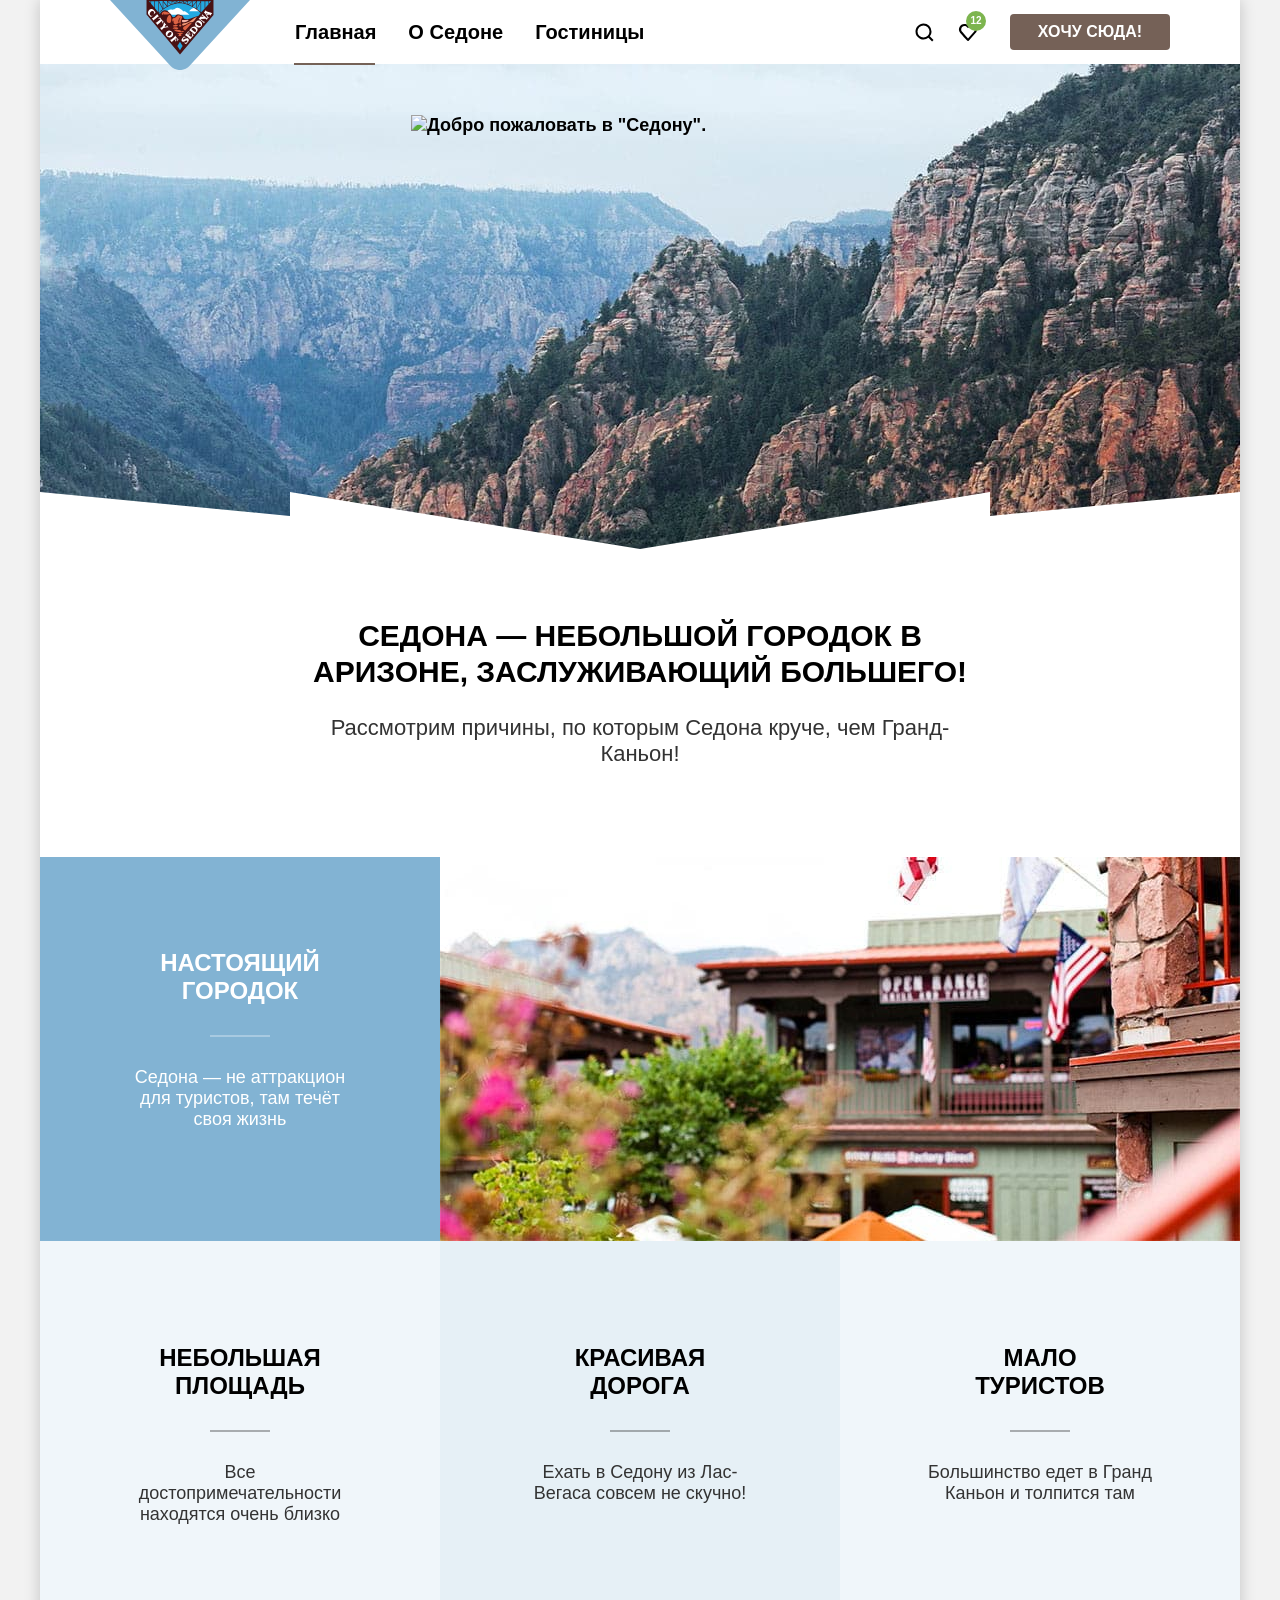
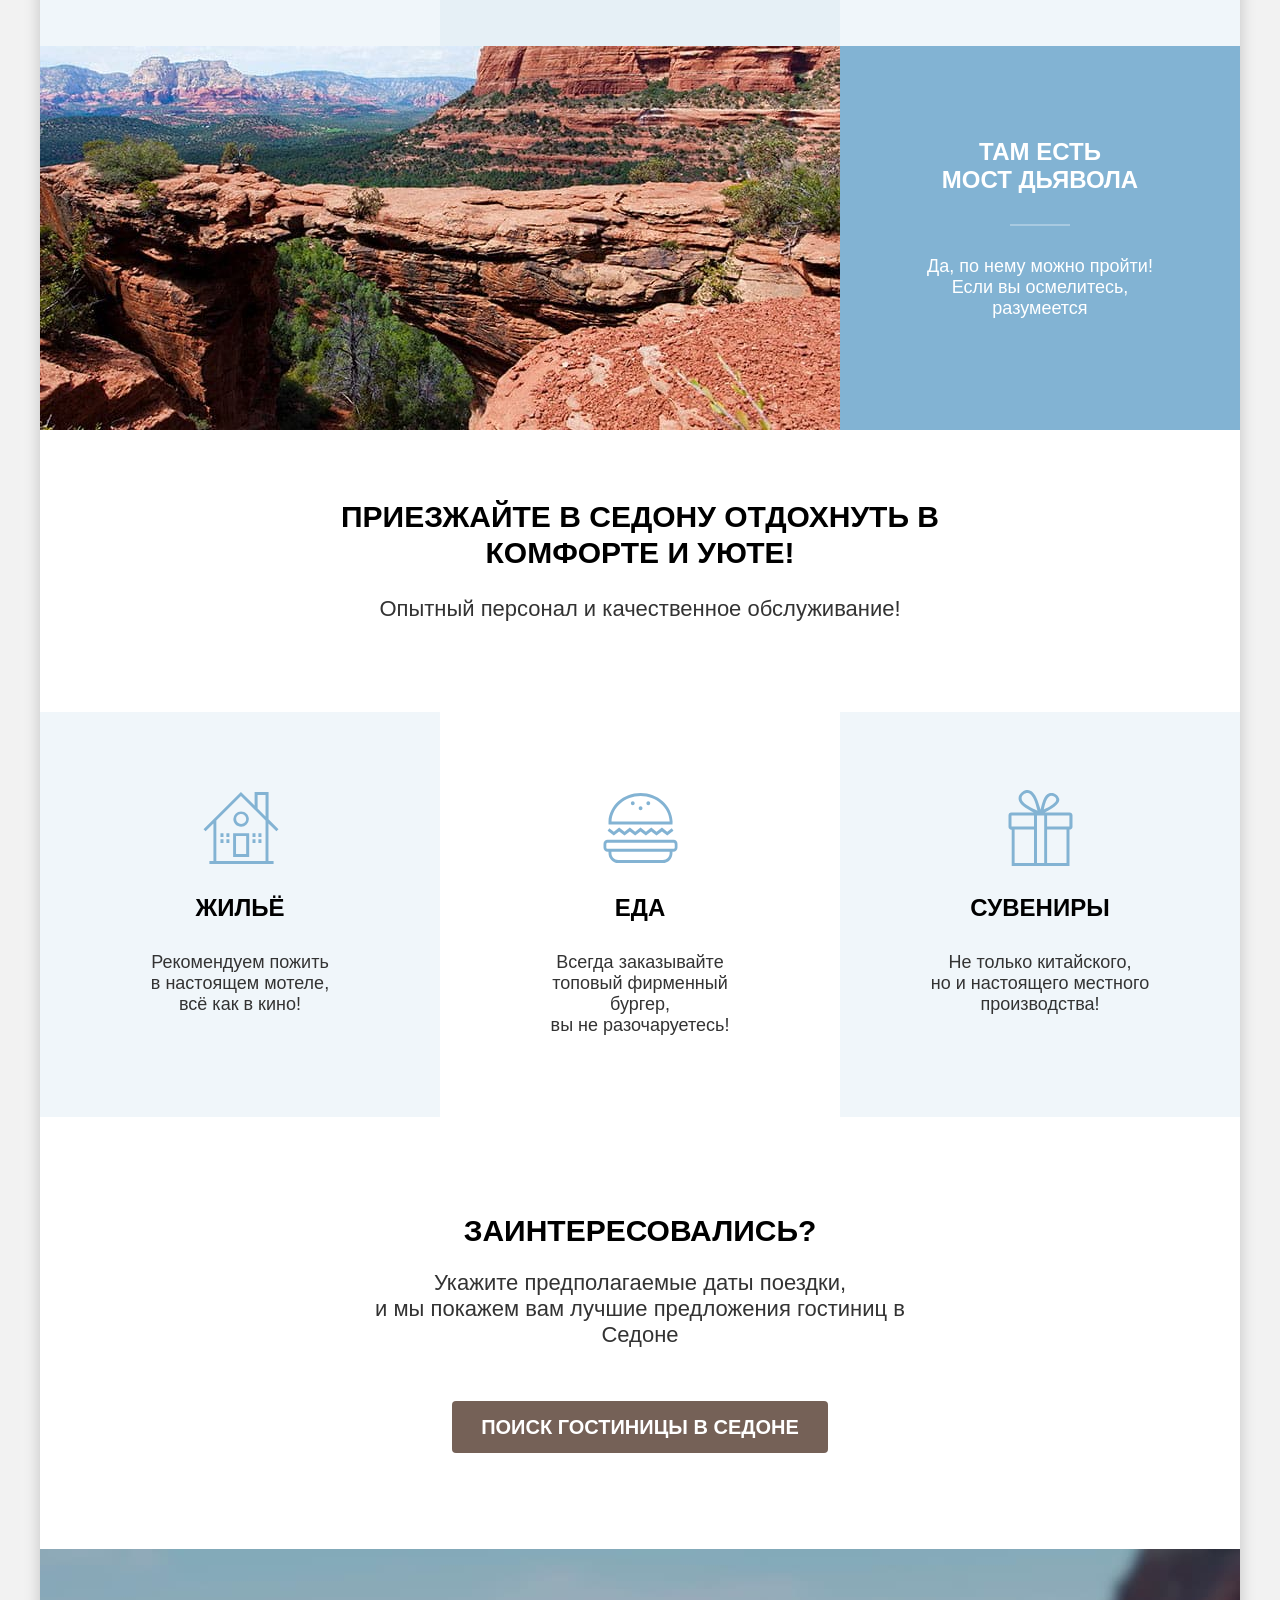
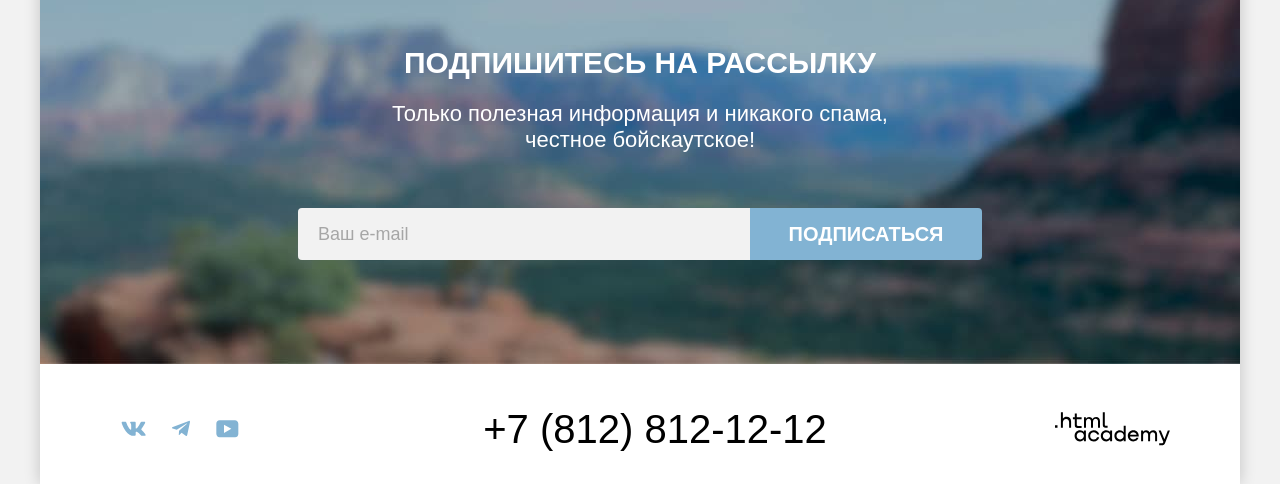
==== commit 05b683a7: "Merge pull request #8 from Egor79437658/master" ====
--- a/index.html
+++ b/index.html
@@ -1,219 +1,208 @@
-<!doctype html>
+<!DOCTYPE html>
 <html lang="ru">
   <head>
-    <meta charset="utf-8" />
+    <meta charset="utf-8">
     <title>HTML Academy: Седона</title>
-    <link rel="stylesheet" href="styles/styles.css" />
+    <link rel="stylesheet" href="styles/styles.css">
   </head>
   <body>
-    <header class="page-header">
-      <nav class="navigation">
-        <a class="navigation-logo" href="#">
-          <img
-            class="navigation-img"
-            src="images/logo.svg"
-            width="140"
-            height="70"
-            alt='Логотип сайта поиска гостиниц "Седона".'
-          />
+    <div class="wrapper">
+      <header class="page-header" data-test="header">
+        <nav class="navigation">
+          <div class="navigation-wrapper">
+          <a class="navigation-logo" href="#">
+            <img class="navigation-img" src="images/logo.svg" width="140" height="70" alt='Логотип сайта поиска гостиниц "Седона".'>
+          </a>
+            <ul class="navigation-list">
+              <li class="navigation-item">
+                <a class="navigation-link navigation-current" href="#">Главная</a>
+              </li>
+              <li class="navigation-item">
+                <a class="navigation-link" href="#">О Седоне</a>
+              </li>
+              <li class="navigation-item">
+                <a class="navigation-link" href="catalog.html">Гостиницы</a>
+              </li>
+            </ul>
+          </div>
+            <ul class="navigation-list navigation-user">
+              <li class="navigation-item">
+                <a class="navigation-link" href="#">
+                  <svg class="navigation-icon" aria-hidden="true" focusable="false" width="20" height="20" viewBox="0 0 20 20" fill="currentColor" xmlns="http://www.w3.org/2000/svg">
+                    <path d="m19.5 18-3.7-3.67c1-1.3 1.7-2.98 1.7-4.87a8 8 0 0 0-8-7.96c-4.4 0-8 3.68-8 8.06a8 8 0 0
+                    0 12.9 6.26l3.7 3.68 1.4-1.5Zm-10-2.48a6 6 0 0 1-6-5.96 6 6 0 0 1 12 0 6 6 0 0 1-6 5.96Z"/>
+                  </svg>
+                  <span class="visually-hidden navigation-link-text">Поиск.</span>
+                </a>
+              </li>
+              <li class="navigation-item">
+                <a class="navigation-link navigation-favorite" href="#">
+                  <span class="navigation-favorite-count">12</span>
+                  <svg class="navigation-icon" aria-hidden="true" focusable="false" width="20" height="20" viewBox="0 0 20 20" fill="currentColor" xmlns="http://www.w3.org/2000/svg">
+                    <path d="M9.9 19a.9.9 0 0 1-.8-.4c-5.4-6.1-6.7-7.5-7-7.9A5.4 5.4 0 0 1 6.5 2C7.8 2 9 2.5 10 3.3a5.46
+                    5.46 0 0 1 9 4.1c0 1.3-.5 2.5-1.3 3.4l-7 7.9c-.2.2-.4.3-.8.3Zm-6-9.5c.3.4 3.5 4 6.1 6.9l6.2-7c.5-.5.7-1.2.7-2
+                    0-1.8-1.5-3.3-3.3-3.3-1 0-2 .5-2.7 1.3-.3.3-.6.4-.9.4-.3 0-.6-.2-.8-.4-.7-.8-1.7-1.3-2.7-1.3-1.8 0-3.3
+                    1.5-3.3 3.3-.1.9.3 1.6.7 2.1-.1 0-.1 0 0 0Z"/>
+                  </svg>
+                  <span class="visually-hidden navigation-link-text">Избранное.</span>
+                </a>
+              </li>
+              <li class="navigation-item">
+                <a class="button button-login" href="#">Хочу сюда!</a>
+              </li>
+            </ul>
+        </nav>
+      </header>
+      <main class="main-container main-index" data-test="main">
+        <h1 class="visually-hidden">Сайт поиска гостиниц "Седона"</h1>
+        <section class="welcome"  data-test="hero">
+          <h2 class="visually-hidden">Добро пожаловать на сайт "Седона"</h2>
+          <img class="welcome-logo" src="images/welcome.svg" width="458" height="352" alt='Добро пожаловать в "Седону".'>
+        </section>
+        <section class="slogan">
+          <h2 class="slogan-title">Седона — небольшой городок в Аризоне, заслуживающий большего!</h2>
+          <p class="slogan-description">Рассмотрим причины, по которым Седона круче, чем Гранд-Каньон!</p>
+        </section>
+        <section class="advantages" data-test="advantages">
+          <h2 class="visually-hidden">Преимущества</h2>
+          <ul class="advantages-list">
+            <li class="advantage-item advantage-item-blue">
+              <div class="advantage-wrapper">
+                <h3 class="advantage-title advantage-title-blue">Настоящий<br>городок</h3>
+                <p class="advantage-description advantage-description-blue">Седона — не аттракцион для туристов, там течёт своя жизнь</p>
+              </div>
+              <img class="advantage-image" src="images/sedona.jpg" width="800" height="384" alt='Город "Седона"'>
+            </li>
+            <li class="advantage-item advantage-item-lightgray">
+              <div class="advantage-wrapper">
+                <h3 class="advantage-title advantage-title-lightgray">Небольшая<br>площадь</h3>
+                <p class="advantage-description advantage-description-lightgray">Все достопримечательности находятся очень близко</p>
+              </div>
+            </li>
+            <li class="advantage-item advantage-item-darkgray">
+              <div class="advantage-wrapper">
+                <h3 class="advantage-title advantage-title-darkgray">Красивая<br>дорога</h3>
+                <p class="advantage-description advantage-description-darkgray">Ехать в Седону из Лас-Вегаса совсем не скучно!</p>
+              </div>
+            </li>
+            <li class="advantage-item advantage-item-lightgray">
+              <div class="advantage-wrapper">
+                <h3 class="advantage-title advantage-title-lightgray">Мало<br>туристов</h3>
+                <p class="advantage-description advantage-description-lightgray">Большинство едет в Гранд Каньон и толпится там</p>
+              </div>
+            </li>
+            <li class="advantage-item advantage-item-blue">
+              <img class="advantage-image" src="images/devil-bridge.jpg" width="800" height="384" alt='Мост дьявола в городе "Седона"'>
+              <div class="advantage-wrapper">
+                <h3 class="advantage-title advantage-title-blue">Там есть<br>мост дьявола</h3>
+                <p class="advantage-description advantage-description-blue">Да, по нему можно пройти! Если вы осмелитесь, разумеется</p>
+              </div>
+            </li>
+            <li class="advantage-item advantage-item-white">
+                <section class="slogan">
+                  <h2 class="slogan-title">Приезжайте в Седону отдохнуть в комфорте и уюте!</h2>
+                  <p class="slogan-description">Опытный персонал и качественное обслуживание!</p>
+                </section>
+            </li>
+            <li class="advantage-item advantage-item-lightgray-icon">
+              <div class="advantage-wrapper">
+                <h3 class="advantage-title advantage-title-lightgray-icon advantage-icon-house">Жильё</h3>
+                <p class="advantage-description advantage-description-lightgray-icon">Рекомендуем пожить<br>в настоящем мотеле,<br>всё как в кино!</p>
+              </div>
+            </li>
+            <li class="advantage-item advantage-item-white-icon">
+              <div class="advantage-wrapper">
+                <h3 class="advantage-title advantage-title-white-icon advantage-icon-food">Еда</h3>
+                <p class="advantage-description advantage-description-white-icon">Всегда заказывайте<br>топовый фирменный бургер,<br>вы не разочаруетесь!</p>
+              </div>
+            </li>
+            <li class="advantage-item advantage-item-lightgray-icon">
+              <div class="advantage-wrapper">
+                <h3 class="advantage-title advantage-title-lightgray-icon advantage-icon-souvenirs">Сувениры</h3>
+                <p class="advantage-description advantage-description-lightgray-icon">Не только китайского,<br>но и настоящего местного<br>производства!</p>
+              </div>
+            </li>
+          </ul>
+        </section>
+        <section class="find" data-test="search">
+          <h2 class="find-title">Заинтересовались?</h2>
+          <p class="find-description">Укажите предполагаемые даты поездки,<br>и мы покажем вам лучшие предложения гостиниц в Седоне</p>
+          <a class="button button-find" href="#">Поиск гостиницы в седоне</a>
+        </section>
+        <section class="subscription" data-test="subscribe">
+          <h2 class="subscription-title">Подпишитесь на рассылку</h2>
+          <p class="subscription-description">Только полезная информация и никакого спама,<br>честное бойскаутское!</p>
+          <form class="subscription-form" action="https://echo.htmlacademy.ru/" method="post">
+            <label class="subscription-field-label" for="email">
+              <span class="visually-hidden">Введите ваш e-mail</span>
+              <input class="subscription-field" id="email" type="email" placeholder="Ваш e-mail" name="email" required>
+            </label>
+            <button class="button button-subscription" type="submit">Подписаться</button>
+          </form>
+        </section>
+      </main>
+      <footer class="page-footer" data-test="footer">
+        <section class="footer-social">
+          <h2 class="visually-hidden">Социальные сети</h2>
+          <ul class="footer-social-list">
+            <li class="footer-social-item">
+              <a class="footer-social-link" href="https://vk.com/htmlacademy">
+                <span class="visually-hidden">Вконтакте.</span>
+                <svg class="footer-social-icon" aria-hidden="true" focusable="false" width="25" height="15" viewBox="0 0 25 15" fill="currentColor" xmlns="http://www.w3.org/2000/svg">
+                  <path fill-rule="evenodd" clip-rule="evenodd" d="M24.12 1.8c.16-.54 0-.94-.8-.94H20.7c-.67 0-.98.34-1.15.73
+                   0 0-1.33 3.2-3.22 5.27-.61.6-.9.8-1.23.8-.16 0-.41-.2-.41-.75v-5.1c0-.66-.19-.95-.74-.95H9.82c-.42
+                   0-.67.3-.67.59 0 .62.95.76 1.04 2.51v3.8c0 .83-.15.98-.48.98-.9 0-3.06-3.2-4.34-6.88-.25-.72-.5-1-1.18-1H1.57c-.75
+                   0-.9.34-.9.73 0 .68.89 4.07 4.14 8.55 2.17 3.06 5.23 4.72 8 4.72 1.68 0 1.88-.37 1.88-1v-2.32c0-.74.16-.88.7-.88.38
+                   0 1.05.19 2.6 1.66 1.79 1.75 2.08 2.54 3.08 2.54h2.63c.75 0
+                   1.12-.37.9-1.1-.23-.72-1.08-1.77-2.2-3.02-.62-.71-1.54-1.48-1.82-1.86-.39-.5-.28-.71 0-1.15 0 0 3.2-4.42 3.54-5.93Z"/>
+                </svg>
+              </a>
+            </li>
+            <li class="footer-social-item">
+              <a class="footer-social-link" href="https://t.me/htmlacademy">
+                <span class="visually-hidden">Телеграм.</span>
+                <svg class="footer-social-icon" aria-hidden="true" focusable="false" width="18" height="16" viewBox="0 0 18 16" fill="currentColor" xmlns="http://www.w3.org/2000/svg">
+                  <path d="M16.79.96.84 7.1c-1.09.44-1.08 1.05-.2 1.32l4.1 1.28 9.47-5.98c.44-.27.85-.13.52.17l-7.68
+                  6.93-.28 4.22c.41 0 .6-.2.83-.41l1.99-1.94 4.13 3.06c.77.42 1.31.2 1.5-.71l2.72-12.8c.28-1.1-.43-1.61-1.16-1.28Z"/>
+                </svg>
+              </a>
+            </li>
+            <li class="footer-social-item">
+              <a class="footer-social-link" href="https://www.youtube.com/user/htmlacademyru">
+                <span class="visually-hidden">Ютуб.</span>
+                <svg class="footer-social-icon" aria-hidden="true" focusable="false" width="23" height="18" viewBox="0 0 23 18" fill="currentColor" xmlns="http://www.w3.org/2000/svg">
+                  <path d="M18.94.36H3.51C1.65.36.33 1.95.33 3.76v10.09c0 1.91 1.32 3.5 3.18 3.5h15.65c1.64 0 3.17-1.59
+                  3.17-3.4V3.76c-.22-1.8-1.53-3.4-3.39-3.4ZM7.99 12.89V4.82l7.34 4.04-7.34 4.03Z"/>
+                </svg>
+              </a>
+            </li>
+          </ul>
+        </section>
+        <address class="footer-contacts-address">
+          <a class="footer-phone" href="tel:+78128121212">+7 (812) 812-12-12</a>
+        </address>
+        <a class="footer-link" href="https://htmlacademy.ru">
+          <span class="visually-hidden">html academy.</span>
+          <svg class="footer-link-icon" aria-hidden="true" focusable="false" width="115" height="34" viewBox="0 0 115 34" fill="currentColor" xmlns="http://www.w3.org/2000/svg">
+            <path d="M0 13.26v2.6h2.5v-2.6H0ZM11.6 4.86c-1.6 0-2.8.7-3.6 1.7h-.1V.36h-2v15.5h2v-5.3c0-2.1 1.3-3.6 3.3-3.6
+            1.8 0 2.9 1.4 2.9 3.2v5.7h2v-6.1c.1-3-1.8-4.9-4.5-4.9ZM26.6 5.16h-4.8v-3.7h-2v3.8h-1.9v2h1.9v6c0 1.7 1 2.7 2.7
+            2.7h4.1v-2h-3.7c-.7 0-1.1-.4-1.1-1.1v-5.7h4.8v-2ZM41.1 4.96c-1.6 0-2.9.8-3.5 2.1h-.1c-.6-1.2-1.8-2.1-3.4-2.1-1.4
+            0-2.5.8-3.1 1.8h-.1v-1.6H29v10.6h2v-5.4c0-2 1-3.5 2.6-3.5 1.5 0 2.4 1 2.4 2.6v6.3h2v-5.6c0-2.4 1.4-3.3 2.6-3.3 1.5
+            0 2.4 1 2.4 2.6v6.3h2v-6.5c.1-2.5-1.4-4.3-3.9-4.3ZM47.8 13.06c0 1.7 1 2.7 2.8 2.7h2v-2h-1.7c-.7 0-1.1-.4-1.1-1.1V.36h-2v12.7ZM28.9
+            20.06c-.9-1.1-2.2-1.8-3.9-1.8-3.1 0-5.4 2.3-5.4 5.6s2.3 5.6 5.4 5.6c1.8 0 3-.8 3.8-1.9h.1v1.6h2v-10.6h-2v1.5Zm-3.6
+            7.4c-2.2 0-3.6-1.6-3.6-3.6s1.4-3.6 3.6-3.6 3.6 1.6 3.6 3.6c0 1.9-1.4 3.6-3.6 3.6ZM44.2 22.36c-.5-2.4-2.6-4.1-5.4-4.1a5.4
+            5.4 0 0 0-5.6 5.6c0 3.1 2.2 5.6 5.6 5.6 2.8 0 4.9-1.8 5.4-4.2h-2.1a3.4 3.4 0 0 1-3.3 2.3c-2.2 0-3.6-1.6-3.6-3.6s1.4-3.6
+            3.6-3.6c1.6 0 2.8 1 3.3 2.2h2.1v-.2ZM55.1 20.06c-.9-1.1-2.2-1.8-3.9-1.8-3.1 0-5.4 2.3-5.4 5.6s2.3 5.6 5.4 5.6c1.8 0
+            3-.8 3.8-1.9h.1v1.6h2v-10.6h-2v1.5Zm-3.6 7.4c-2.2 0-3.6-1.6-3.6-3.6s1.4-3.6 3.6-3.6 3.6 1.6 3.6 3.6c0 1.9-1.5 3.6-3.6
+            3.6ZM68.7 20.16c-.9-1.1-2.2-1.9-3.9-1.9-3.1 0-5.4 2.3-5.4 5.6s2.2 5.6 5.4 5.6c1.7 0 3-.8 3.8-1.8h.1v1.5h2v-15.4h-2v6.4Zm-3.6
+            7.3c-2.2 0-3.6-1.6-3.6-3.6s1.4-3.6 3.6-3.6 3.6 1.6 3.6 3.6c-.1 2-1.5 3.6-3.6 3.6ZM78.3 18.26c-3.3 0-5.5 2.5-5.5 5.6 0 3 2.1
+            5.6 5.5 5.6 2.5 0 4.5-1.3 5.2-3.6h-2.1c-.5 1-1.6 1.6-3 1.6-1.9 0-3.3-1.3-3.4-2.9h8.8c.2-3.6-2-6.3-5.5-6.3Zm0 1.9c1.7 0 3 1
+            3.3 2.6h-6.5c.3-1.5 1.5-2.6 3.2-2.6ZM98.2 18.26c-1.6 0-2.9.8-3.6 2h-.1c-.6-1.2-1.8-2-3.4-2-1.4 0-2.5.7-3.1 1.8v-1.5h-1.9v10.6h2v-5.4c0-2
+            1-3.4 2.6-3.5 1.5 0 2.4 1 2.4 2.6v6.3h2v-5.6c0-2.4 1.4-3.3 2.6-3.3 1.5 0 2.4 1 2.4 2.6v6.3h2v-6.5c.1-2.6-1.4-4.4-3.9-4.4ZM109.4
+            27.36l-3.6-8.9h-2.2l4.8 11.6c-.3.9-.7 1.2-1.7 1.2h-2.5v2h2.5c1.8 0 2.8-.8 3.5-2.6l4.7-12.2h-2.1l-3.4 8.9Z"/>
+          </svg>
         </a>
-        <ul class="navigation-list">
-          <li class="navigation-item">
-            <a class="navigation-link navigation-current" href="#">Главная</a>
-          </li>
-          <li class="navigation-item">
-            <a class="navigation-link" href="#">О Седоне</a>
-          </li>
-          <li class="navigation-item">
-            <a class="navigation-link" href="catalog.html">Гостиницы</a>
-          </li>
-        </ul>
-        <ul class="navigation-list navigation-user">
-          <li class="navigation-item">
-            <a class="navigation-link" href="#">
-              <span class="visually-hidden">Поиск.</span>
-            </a>
-          </li>
-          <li class="navigation-item">
-            <a class="navigation-link" href="#">
-              <span class="visually-hidden">Избранное.</span>
-            </a>
-          </li>
-          <li class="navigation-item">
-            <a class="button button-brown" href="#">Хочу сюда!</a>
-          </li>
-        </ul>
-      </nav>
-    </header>
-    <main class="main-container main-index">
-      <h1 class="visually-hidden">Сайт поиска гостиниц "Седона"</h1>
-      <section class="welcome">
-        <h2 class="visually-hidden">Добро пожаловать на сайт "Седона"</h2>
-        <img
-          class="welcome-logo"
-          src="images/welcome.svg"
-          width="458"
-          height="352"
-          alt='Добро пожаловать в "Седону".'
-        />
-      </section>
-      <section class="slogan">
-        <h2 class="slogan-title">
-          Седона — небольшой городок в Аризоне, заслуживающий большего!
-        </h2>
-        <p class="slogan-description">
-          Рассмотрим причины, по которым Седона круче, чем Гранд-Каньон!
-        </p>
-      </section>
-      <section class="advantages">
-        <h2 class="visually-hidden">Преимущества</h2>
-        <ul class="advantages-list">
-          <li class="advantage-item">
-            <div class="advantage-wrapper">
-              <h3 class="advantage-title">Настоящий<br />городок</h3>
-              <p class="advantage-description">
-                Седона — не аттракцион для туристов, там течёт своя жизнь
-              </p>
-            </div>
-            <img
-              class="advantage-image"
-              src="images/sedona.jpg"
-              width="800"
-              height="384"
-              alt='Город "Седона"'
-            />
-          </li>
-          <li class="advantage-item">
-            <div class="advantage-wrapper">
-              <h3 class="advantage-title">Небольшая<br />площадь</h3>
-              <p class="advantage-description">
-                Все достопримечательности находятся очень близко
-              </p>
-            </div>
-          </li>
-          <li class="advantage-item">
-            <div class="advantage-wrapper">
-              <h3 class="advantage-title">Красивая<br />дорога</h3>
-              <p class="advantage-description">
-                Ехать в Седону из Лас-Вегаса совсем не скучно!
-              </p>
-            </div>
-          </li>
-          <li class="advantage-item">
-            <div class="advantage-wrapper">
-              <h3 class="advantage-title">Мало<br />туристов</h3>
-              <p class="advantage-description">
-                Большинство едет в Гранд Каньон и толпится там
-              </p>
-            </div>
-          </li>
-          <li class="advantage-item">
-            <img
-              class="advantage-image"
-              src="images/devil-bridge.jpg"
-              width="800"
-              height="384"
-              alt='Мост дьявола в городе "Седона"'
-            />
-            <div class="advantage-wrapper">
-              <h3 class="advantage-title">Там есть<br />мост дьявола</h3>
-              <p class="advantage-description">
-                Да, по нему можно пройти! Если вы осмелитесь, разумеется
-              </p>
-            </div>
-          </li>
-          <li class="advantage-item">
-            <div class="advantage-wrapper">
-              <h3 class="advantage-title">Жильё</h3>
-              <p class="advantage-description">
-                Рекомендуем пожить в настоящем мотеле, всё как в кино!
-              </p>
-            </div>
-          </li>
-          <li class="advantage-item">
-            <div class="advantage-wrapper">
-              <h3 class="advantage-title">Еда</h3>
-              <p class="advantage-description">
-                Всегда заказывайте топовый фирменный бургер, вы не
-                разочаруетесь!
-              </p>
-            </div>
-          </li>
-          <li class="advantage-item">
-            <div class="advantage-wrapper">
-              <h3 class="advantage-title">Сувениры</h3>
-              <p class="advantage-description">
-                Не только китайского, но и настоящего местного производства!
-              </p>
-            </div>
-          </li>
-        </ul>
-      </section>
-      <section class="find">
-        <h2 class="find-title">Заинтересовались?</h2>
-        <p class="find-description">
-          Укажите предполагаемые даты поездки,<br />и мы покажем вам лучшие
-          предложения гостиниц в Седоне
-        </p>
-        <a class="button button-find" href="#">Поиск гостиницы в седоне</a>
-      </section>
-      <section class="subscription">
-        <h2 class="subscription-title">Подпишитесь на рассылку</h2>
-        <p class="subscription-description">
-          Только полезная информация и никакого спама, честное бойскаутское!
-        </p>
-        <form
-          class="subscription-form"
-          action="https://echo.htmlacademy.ru/"
-          method="post"
-        >
-          <label for="email">
-            <span class="visually-hidden">Введите e-mail.</span>
-          </label>
-          <input
-            class="field"
-            id="email"
-            type="email"
-            placeholder="Ваш e-mail"
-            name="email"
-            required
-          />
-          <button class="button button-subscription" type="submit">
-            Подписаться
-          </button>
-        </form>
-      </section>
-    </main>
-    <footer class="page-footer">
-      <section class="footer-social">
-        <h2 class="visually-hidden">Социальные сети</h2>
-        <ul class="footer-social-list">
-          <li class="footer-social-item">
-            <a class="footer-social-link" href="https://vk.com/htmlacademy">
-              <span class="visually-hidden">Вконтакте.</span>
-            </a>
-          </li>
-          <li class="footer-social-item">
-            <a class="footer-social-link" href="https://t.me/htmlacademy">
-              <span class="visually-hidden">Телеграм.</span>
-            </a>
-          </li>
-          <li class="footer-social-item">
-            <a
-              class="footer-social-link"
-              href="https://www.youtube.com/user/htmlacademyru"
-            >
-              <span class="visually-hidden">Ютуб.</span>
-            </a>
-          </li>
-        </ul>
-      </section>
-      <address class="footer-contacts-address">
-        <a class="footer-phone" href="tel:+78128121212">+7 (812) 812-12-12</a>
-      </address>
-      <a class="footer-link" href="https://htmlacademy.ru">
-        <span class="visually-hidden">.html academy</span>
-      </a>
-    </footer>
+      </footer>
+    </div>
   </body>
 </html>
--- a/styles/styles.css
+++ b/styles/styles.css
@@ -14,116 +14,187 @@
   font-display: swap;
 }
 
+*,
+*::before,
+*::after {
+  box-sizing: border-box;
+}
+
+img {
+  max-width: 100%;
+  object-fit: contain;
+}
+
+.visually-hidden {
+  position: absolute;
+  width: 1px;
+  height: 1px;
+  margin: -1px;
+  border: 0;
+  padding: 0;
+  white-space: nowrap;
+  clip-path: inset(100%);
+  clip: rect(0 0 0 0);
+  overflow: hidden;
+}
+
+.button {
+  text-decoration: none;
+  text-transform: uppercase;
+  color: #FFFFFF;
+  text-align: center;
+  font-family: inherit;
+  font-size: 16px;
+  line-height: 20px;
+  font-weight: 700;
+  border-radius: 4px;
+  border: 0;
+  cursor: pointer;
+  display: inline-block;
+  padding: 8px;
+  background-color: #756157;
+}
+
+.button:hover {
+  background-color: #615048;
+}
+
+.button:focus {
+  background-color: #615048;
+}
+
+.button:active {
+  color: rgba(255, 255, 255, 0.3);
+}
+
+.button:disabled {
+  background-color: #E5E5E5;
+}
+
 html {
   height: 100%;
 }
 
 body {
-  margin: 0 auto;
-  display: flex;
-  flex-direction: column;
-  width: 1200px;
-  min-height: 100%;
+  height: 100%;
+  margin: 0;
   font-family: "PT Sans", sans-serif;
   font-size: 18px;
   font-weight: 700;
   line-height: 21px;
-  background-color: #ffffff;
-  color: #000000;
-}
-
-.button {
-  text-decoration: none;
-  text-transform: uppercase;
-  color: #ffffff;
-  text-align: center;
-  font-size: 16px;
-  line-height: 20px;
-  font-weight: 700;
-}
-
-.button-brown {
-  background-color: #756157;
-}
-
-.button-blue {
-  background-color: #82b3d3;
-}
-
-.button-green {
-  background-color: #7db54f;
-}
-
-.button-find {
-  font-size: 20px;
-  line-height: 36px;
-  background-color: #756157;
-}
-
-.button-subscription {
-  font-size: 20px;
-  line-height: 36px;
-  background-color: #82b3d3;
-}
-
-.button-transparent {
-  background-color: transparent;
-}
-
-.button-rating {
-  background-color: #f2f2f2;
-  font-weight: 400;
-  color: #333333;
-}
-
-.button-pagination-link {
-  font-size: 20px;
-  line-height: 36px;
-  background-color: #82b3d3;
-}
-
-.button-pagination-current {
   background-color: #f2f2f2;
   color: #000000;
 }
 
-.pagination-ellipsis {
-  font-weight: 400;
-  font-size: 22px;
-  line-height: 26px;
-  color: #000000;
-  background-color: #ffffff;
+.wrapper {
+  margin: 0 auto;
+  display: flex;
+  flex-direction: column;
+  min-height: 100%;
+  max-width: 1200px;
+  background-color: #FFFFFF;
+  box-shadow: 0 0 15px rgba(0, 0, 0, 0.2);
+}
+
+.page-header {
+  padding: 0 70px;
 }
 
 .navigation {
   display: flex;
-  width: 1060px;
-  margin: 0 auto;
+  justify-content: space-between;
+}
+
+.navigation-wrapper {
+  display: flex;
 }
 
 .navigation-logo {
-  margin-right: 30px;
+  position: relative;
+  margin-right: 29px;
+  width: 140px;
+  z-index: 1;
+  flex-shrink: 0;
+}
+
+.navigation-img {
+  position: absolute;
+  top: 0;
+  left: 0;
 }
 
 .navigation-list {
+  display: flex;
+  flex-wrap: wrap;
   list-style-type: none;
   margin: 0;
   padding: 0;
-  width: 440px;
-}
-
-.navigation-user {
-  width: 320px;
-  margin-left: auto;
+}
+
+.navigation-item {
+  position: relative;
 }
 
 .navigation-link {
+  display: block;
   font-size: 20px;
   line-height: 24px;
   text-transform: capitalize;
   color: #000000;
-  background-color: #ffffff;
   text-decoration: none;
+  padding: 20px 16px;
+}
+
+.navigation-icon {
+  display: block;
+  color: #000000;
+}
+
+.navigation-link-text {
+  padding-left: 12px;
+}
+
+.navigation-current:before {
+  content: "";
+  position: absolute;
+  bottom: -1px;
+  left: 15px;
+  z-index: 1;
+  width: calc(100% - 32px);
+  border-bottom: 2px solid #756257;
+}
+
+.navigation-user {
+  align-items: center;
+}
+
+.navigation-user .navigation-link{
+  min-width: 20px;
+  min-height: 20px;
+  padding: 22px 12px;
+}
+
+.navigation-favorite {
+  position: relative;
+}
+
+.navigation-favorite-count {
+  position: absolute;
+  top: 11px;
+  left: 20px;
+  width: 20px;
+  height: 20px;
+  font-size: 10px;
+  line-height: 2;
+  text-align: center;
+  color: #ffffff;
+  background: #7db54f;
+  border-radius: 50%;
+}
+
+.navigation-user .button-login {
+  margin-left: 20px;
+  width: 160px;
 }
 
 .main-container {
@@ -131,16 +202,12 @@
 }
 
 .welcome {
-  background-image:
-    url("../images/divider.svg"), url("../images/index-hero.jpg");
-  background-position:
-    center bottom,
-    center;
+  background-image: url("../images/divider.svg"), url("../images/index-hero.jpg");
+  background-position: bottom, top;
   background-repeat: no-repeat, no-repeat;
-  background-size: auto, cover;
   color: #000000;
-  background-color: #ffffff;
-  height: 485px;
+  background-color: #FFFFFF;
+  padding: 51px 0 82px 0;
 }
 
 .welcome-logo {
@@ -150,13 +217,14 @@
 
 .slogan {
   text-align: center;
-  padding: 0 258px;
+  padding: 69px 258px 90px 258px;
 }
 
 .slogan-title {
   font-size: 30px;
   line-height: 36px;
   text-transform: uppercase;
+  margin: 0 0 25px 0;
 }
 
 .slogan-description {
@@ -164,6 +232,7 @@
   font-size: 22px;
   line-height: 26px;
   color: #333333;
+  margin: 0;
 }
 
 .advantages-list {
@@ -181,82 +250,186 @@
 .advantage-wrapper {
   display: flex;
   flex-direction: column;
-  justify-content: center;
   width: 400px;
 }
 
-.advantage-item:nth-child(1) {
-  background-color: #82b3d3;
-}
-
-.advantage-item:nth-child(1) .advantage-title {
-  color: #ffffff;
-}
-
-.advantage-item:nth-child(1) .advantage-description {
-  color: #ffffff;
-}
-
-.advantage-item:nth-child(2) {
-  background-color: rgba(131, 179, 211, 0.12);
-}
-
-.advantage-item:nth-child(3) {
-  background-color: rgba(131, 179, 211, 0.2);
-}
-
-.advantage-item:nth-child(4) {
-  background-color: rgba(131, 179, 211, 0.12);
-}
-
-.advantage-item:nth-child(5) {
-  background-color: #82b3d3;
-}
-
-.advantage-item:nth-child(5) .advantage-title {
-  color: #ffffff;
-}
-
-.advantage-item:nth-child(5) .advantage-description {
-  color: #ffffff;
-}
-
-.advantage-item:nth-child(6) {
-  background-color: rgba(131, 179, 211, 0.12);
-}
-
-.advantage-item:nth-child(7) {
-  background-color: #ffffff;
-}
-
-.advantage-item:nth-child(8) {
-  background-color: rgba(131, 179, 211, 0.12);
-}
-
 .advantage-title {
+  margin: 0;
+  position: relative;
   font-size: 24px;
   line-height: 28px;
   text-transform: uppercase;
   color: #000000;
   text-align: center;
+  overflow-wrap: break-word;
+}
+
+.advantage-title:after {
+  position: absolute;
+  content: "";
+  right: 0;
+  bottom: 30px;
+  left: 0;
+  width: 60px;
+  margin: auto;
+  border-bottom: 2px solid rgba(0, 0, 0, 0.3);
 }
 
 .advantage-description {
+  margin: 0;
   font-weight: 400;
   text-align: center;
   color: #333333;
-  padding: 0 85px;
-}
+  overflow-wrap: break-word;
+}
+
+/*----------------------------------------------------*/
+
+.advantage-item-blue {
+  background-color: #82B3D3;
+}
+
+.advantage-title-blue {
+  color: #FFFFFF;
+  padding: 92px 85px 62px;
+}
+
+.advantage-title-blue:after {
+  border-bottom: 2px solid rgba(255, 255, 255, 0.3);
+}
+
+.advantage-description-blue {
+  color: #FFFFFF;
+  padding: 0 84px 111px;
+}
+
+/*----------------------------------------------------*/
+
+.advantage-item-white {
+  background-color: rgba(255, 255, 255, 0.12);
+}
+
+.advantage-item-lightgray {
+  background-color: rgba(131, 179, 211, 0.12);
+}
+
+.advantage-title-lightgray {
+  padding: 103px 85px 62px;
+}
+
+.advantage-description-lightgray {
+  padding: 0 84px 121px;
+}
+
+/*----------------------------------------------------*/
+
+.advantage-item-darkgray {
+  background-color: rgba(131, 179, 211, 0.2);
+}
+
+.advantage-title-darkgray {
+  padding: 103px 85px 62px;
+}
+
+.advantage-description-darkgray {
+  padding: 0 84px 121px;
+}
+
+/*----------------------------------------------------*/
+
+.advantage-item-white-icon {
+  background-color: #FFFFFF;
+}
+
+.advantage-title-white-icon {
+  padding: 182px 85px 30px;
+  position: relative;
+}
+
+.advantage-title-white-icon:after {
+  border-bottom: none;
+}
+
+.advantage-description-white-icon {
+  padding: 0 84px 81px;
+}
+
+/*----------------------------------------------------*/
+
+.advantage-item-lightgray-icon {
+  background-color: rgba(131, 179, 211, 0.12);
+}
+
+.advantage-title-lightgray-icon {
+  padding: 182px 85px 30px;
+  position: relative;
+}
+
+.advantage-title-lightgray-icon:after {
+  border-bottom: none;
+}
+
+.advantage-description-lightgray-icon {
+  padding: 0 84px 81px;
+}
+
+/*----------------------------------------------------*/
+
+.advantage-icon-house:before {
+  position: absolute;
+  content: "";
+  right: 0;
+  bottom: 88px;
+  left: 2px;
+  margin: auto;
+  width: 76px;
+  height: 72px;
+  background-image: url("../images/house.svg");
+  background-repeat: repeat;
+}
+
+/*----------------------------------------------------*/
+
+.advantage-icon-food:before {
+  position: absolute;
+  content: "";
+  right: 0;
+  bottom: 89px;
+  left: 1px;
+  margin: auto;
+  width: 75px;
+  height: 70px;
+  background-image: url("../images/food.svg");
+  background-repeat: repeat;
+}
+
+/*----------------------------------------------------*/
+
+.advantage-icon-souvenirs:before {
+  position: absolute;
+  content: "";
+  right: 0;
+  bottom: 86px;
+  left: 1px;
+  margin: auto;
+  width: 65px;
+  height: 76px;
+  background-image: url("../images/souvenirs.svg");
+  background-repeat: repeat;
+}
+
+/*----------------------------------------------------*/
 
 .find {
   text-align: center;
-  padding: 0 304px;
+  padding: 96px 304px;
 }
 
 .find-title {
   font-size: 30px;
   line-height: 36px;
   text-transform: uppercase;
+  margin: 0 0 21px 0;
 }
 
 .find-description {
@@ -264,29 +437,91 @@
   font-size: 22px;
   line-height: 26px;
   color: #333333;
+  margin-top: 0;
+  margin-bottom: 53px;
+}
+
+.find .button-find {
+  font-size: 20px;
+  line-height: 36px;
+  width: 376px;
 }
 
 .subscription {
   background-image: url("../images/subscribe.jpg");
   background-repeat: no-repeat;
   background-size: cover;
-  color: #ffffff;
+  color: #FFFFFF;
   background-color: #000000;
-  height: 414px;
   text-align: center;
-  padding: 0 258px;
+  padding: 96px 104px 104px;
+  margin: 0;
 }
 
 .subscription-title {
   font-size: 30px;
   line-height: 36px;
   text-transform: uppercase;
+  margin: 0 0 20px 0;
 }
 
 .subscription-description {
   font-weight: 400;
   font-size: 22px;
   line-height: 26px;
+  margin: 0 0 55px 0;
+}
+
+.subscription-form {
+  display: flex;
+  justify-content: center;
+}
+
+.subscription-field-label {
+  width: 100%;
+  max-width: 452px;
+}
+
+.subscription-field {
+  font-size: 18px;
+  line-height: 24px;
+  font-family: inherit;
+  font-weight: 400;
+  padding: 14px 20px;
+  width: 100%;
+  color: #000000;
+  background: #f2f2f2;
+  border: 0;
+  border-radius: 4px 0 0 4px;
+}
+
+.subscription-field::placeholder {
+  opacity: 0.6;
+}
+
+.button-subscription {
+  width: 100%;
+  max-width: 232px;
+  font-size: 20px;
+  line-height: 36px;
+  background-color: #82B3D3;
+  border-radius: 0 4px 4px 0;
+}
+
+.button-subscription:hover {
+  background-color: #68A2CA;
+}
+
+.button-subscription:focus {
+  background-color: #68A2CA;
+}
+
+.button-subscription:active {
+  color: rgba(255, 255, 255, 0.3);
+}
+
+.button-subscription:disabled{
+  background-color: #E5E5E5;
 }
 
 .page-footer {
@@ -294,6 +529,9 @@
   width: 1060px;
   margin: 0 auto;
   justify-content: space-between;
+  align-items: center;
+  padding-top: 45px;
+  padding-bottom: 35px;
 }
 
 .footer-social {
@@ -303,24 +541,40 @@
 .footer-social-list {
   list-style-type: none;
   display: flex;
+  flex-wrap: wrap;
   margin: 0;
   padding: 0;
 }
 
-.footer-social-item {
-  width: 48px;
-  height: 40px;
+.footer-social-icon {
+  color: #83B3D3;
+}
+
+.footer-social-icon:hover {
+  color: #68A2CA;
+}
+
+.footer-social-icon:focus {
+  color: #68A2CA;
+}
+
+.footer-social-icon:active {
+  color: rgba(104, 162, 202, 0.3);
 }
 
 .footer-social-link {
   display: block;
-  padding: 12px 12px;
+  width: 47px;
+  height: 40px;
+  padding: 11px 11px;
+  text-align: center;
 }
 
 .footer-contacts-address {
+  display: flex;
+  justify-content: center;
+  margin-right: 55px;
   font-style: normal;
-  width: 350px;
-  text-align: center;
 }
 
 .footer-phone {
@@ -331,8 +585,34 @@
   text-decoration: none;
 }
 
-.footer-link {
+.footer-phone:hover {
+  color: #756157;
+}
+
+.footer-phone:focus {
+  color: #756157;
+}
+
+.footer-phone:active {
+  color: rgba(117, 97, 87, 0.3);
+}
+
+.footer-link-icon {
   width: 115px;
+  color: #000000;
+  display: block;
+}
+
+.footer-link-icon:hover {
+  color: #756157;
+}
+
+.footer-link-icon:focus {
+  color: #756157;
+}
+
+.footer-link-icon:active {
+  color: rgba(117, 97, 87, 0.3);
 }
 
 /*Внутренняя страница*/
@@ -340,122 +620,528 @@
 .inner-header {
   background-image: url("../images/catalog-hero.jpg");
   background-repeat: no-repeat;
-  background-position: center;
   background-size: cover;
-  color: #ffffff;
+  color: #FFFFFF;
   background-color: #000000;
   padding: 35px 70px 70px 70px;
+  margin-bottom: 50px;
 }
 
 .inner-header-title {
   font-size: 60px;
   line-height: 78px;
-  margin: 0;
+  margin: 0 0 7px 0;
 }
 
 .breadcrumbs {
+  display: flex;
+  flex-wrap: wrap;
+  align-items: baseline;
   list-style-type: none;
-  margin: 0;
+  margin: 0 0 40px 0;
   padding: 0;
+}
+
+.breadcrumbs-icon {
+  display: block;
+}
+
+.breadcrumbs-item {
+  position: relative;
+  margin-right: 28px;
+}
+
+.breadcrumbs-item::after {
+  position: absolute;
+  top: 6px;
+  right: -18px;
+  width: 8px;
+  height: 11px;
+  content: "";
+  background-image: url("../images/arrow-left.svg");
+  background-repeat: no-repeat;
+}
+
+.breadcrumbs-item:first-child::after {
+  top: 2px;
+  right: -18px;
+}
+
+.breadcrumbs-item:last-child::after {
+  background-image: none;
+}
+
+.breadcrumbs-item:last-child {
+  margin-right: 0;
 }
 
 .breadcrumbs-link {
   font-weight: 400;
   font-size: 16px;
   line-height: 21px;
-  color: #ffffff;
+  color: #FFFFFF;
   text-decoration: none;
 }
 
+.breadcrumbs-link:hover {
+  color: rgba(255, 255, 255, 0.6);
+}
+
+.breadcrumbs-link:focus {
+  color: #FFFFFF;
+}
+
+.breadcrumbs-link:active {
+  color: rgba(255, 255, 255, 0.3);
+}
+
 .catalog-filter {
-  display: flex;
-  justify-content: space-between;
+  display: grid;
+  grid-template-columns: 150px 1fr 150px 2fr 288px 1fr 191px;
+  min-height: 160px;
 }
 
 .catalog-filter-group {
+  margin: 0;
+  padding: 0;
   border: 0 none;
 }
 
-.catalog-filter-left {
-  display: flex;
-  width: 370px;
-  justify-content: space-between;
-}
-
-.catalog-filter-right {
-  display: flex;
-  width: 549px;
-  justify-content: space-between;
+.catalog-filter-infrastructure {
+  grid-column-start: 1;
+}
+
+.catalog-filter-type {
+  grid-column-start: 3;
+}
+
+.catalog-filter-cost {
+  grid-column-start: 5;
 }
 
 .filter-send-form {
-  display: flex;
-  flex-direction: column;
+  grid-column-start: 7;
 }
 
 .catalog-filter-title {
   font-size: 20px;
   line-height: 24px;
   text-transform: capitalize;
+  margin-bottom: 32px;
+  padding: 0;
 }
 
 .catalog-filter-list {
   list-style-type: none;
   margin: 0;
   padding: 0;
+}
+
+.catalog-filter-item:not(:last-child) {
+  margin-bottom: 16px;
 }
 
 .control {
   font-weight: 400;
   font-size: 18px;
   line-height: 23px;
+  position: relative;
+  display: block;
+  padding-left: 36px;
+}
+
+.control-mark{
+  position: absolute;
+  width: 20px;
+  top: 2px;
+  left: 0;
+  height: 20px;
+  background: #FFFFFF;
+}
+
+.control-input[type="checkbox"] + .control-mark {
+  border-radius: 4px;
+}
+
+.control-input[type="radio"] + .control-mark {
+  border-radius: 50%;
+}
+
+.control:hover {
+  opacity: 0.6;
+}
+
+.control:active {
+  opacity: 0.3;
+}
+
+.control-input {
+  margin: 0 17px 0 0;
+}
+
+.control-input:disabled + .control-mark,
+.control-input:disabled ~ .control-label
+{
+  opacity: 0.1;
+}
+
+.control-input:focus-visible + .control-mark {
+  outline: 3px solid #83B3D3;
+}
+
+.control-input[type="checkbox"]:checked + .control-mark::before {
+  position: absolute;
+  top: 0;
+  left: 0;
+  width: 20px;
+  height: 20px;
+  content: "";
+  background-image: url("../images/tick.svg");
+  background-repeat: no-repeat;
+  background-position: center;
+}
+
+.control-input[type="radio"]:checked + .control-mark::before {
+  position: absolute;
+  top: 5px;
+  left: 5px;
+  width: 10px;
+  height: 10px;
+  content: "";
+  background-color: #3F5E72;
+  border-radius: 50%;
+}
+
+.range-inputs-list {
+  display: flex;
+  margin: 0 0 44px 0;
+  padding: 0;
+  list-style-type: none;
+  max-width: 288px;
+}
+
+.range-inputs-item {
+  position: relative;
+  margin: 0 2px 0 0;
+}
+
+.range-inputs-item:last-child {
+  margin-right: 0;
+}
+
+.range-field {
+  font-weight: 700;
+  font-size: 18px;
+  line-height: 24px;
+  font-family: inherit;
+  padding: 12px 50px 12px 21px;
+  color: #000000;
+  background-color: #F2F2F2;
+  width: 143px;
+  border: none;
+  appearance: textfield;
+}
+
+.range-field:disabled {
+  opacity: 0.3;
+}
+
+.range-field::-webkit-outer-spin-button,
+.range-field::-webkit-inner-spin-button {
+  appearance: none;
+  margin: 0;
+}
+
+.range-field-min {
+  border-radius: 4px 0 0 4px;
+}
+
+.range-field-min:focus-visible {
+  outline: 3px solid #83B3D3;
+}
+
+.range-field-min:active {
+  outline: 2px solid #000000;
+}
+
+.range-field-max {
+  border-radius: 0 4px 4px 0;
+}
+
+.range-field-max:focus-visible {
+  outline: 3px solid #83B3D3;
+}
+
+.range-field-max:active {
+  outline: 2px solid #000000;
+}
+
+.range-label {
+  position: absolute;
+  right: 18px;
+  top: 14px;
+  padding: 0;
+  color: #000000;
+  opacity: 0.3;
+}
+
+.range-scale {
+  position: relative;
+  height: 4px;
+  background-color: rgba(255, 255, 255, 0.3);
+}
+
+.range-bar {
+  position: absolute;
+  height: 4px;
+  background-color: #FFFFFF;
+}
+
+.range-toggle {
+  position: absolute;
+  top: -8px;
+  display: block;
+  width: 20px;
+  height: 20px;
+  padding: 0;
+  margin: 0;
+  background-color: #FFFFFF;
+  border-radius: 5px;
+  border: none;
+  cursor: pointer;
+}
+
+.range-toggle:hover {
+  box-shadow: 0 4px 10px rgba(0, 0, 0, 0.25);
+}
+
+.range-toggle:focus-visible {
+  outline: 3px solid #83B3D3;
+  box-shadow: 0 4px 10px rgba(0, 0, 0, 0.25);
+}
+
+.range-toggle:active {
+  outline: 2px solid #83B3D3;
+  box-shadow: 0 7px 15px rgba(0, 0, 0, 0.4);
+}
+
+.toggle-min {
+  left: 0;
+}
+
+.toggle-max {
+  right: 0;
+}
+
+.filter-send-form {
+  display: flex;
+  flex-direction: column;
+  justify-content: flex-end;
+  width: 100%;
+  max-width: 191px;
+}
+
+.button-agree {
+  background-color: #82B3D3;
+  margin-bottom: 32px;
+  padding: 8px 8px;
+}
+
+.button-agree:hover {
+  background-color: #68A2CA;
+}
+
+.button-agree:focus {
+  background-color: #68A2CA;
+}
+
+.button-agree:active {
+  color: rgba(255, 255, 255, 0.3);
+}
+
+.button-agree:disabled{
+  background-color: #E5E5E5;
+}
+
+.button-reset {
+  background-color: transparent;
+  padding: 8px 8px;
+}
+
+.button-reset:hover {
+  background-color: transparent;
+  opacity: 0.6;
+}
+
+.button-reset:focus {
+  background-color: transparent;
+  outline: 3px solid #83B3D3;
+}
+
+.button-reset:active {
+  color: rgba(255, 255, 255, 0.3);
+}
+
+.button-reset:disabled{
+  opacity: 0.1;
+}
+
+.catalog-products {
+  padding-bottom: 59px;
 }
 
 .catalog-products-sort {
   display: flex;
+  align-items: center;
   width: 1060px;
-  margin: 0 auto;
+  margin: 0 auto 40px auto;
+}
+
+.select-wrapper {
+  display: flex;
+  align-items: center;
+  position: relative;
+  width: 288px;
+  margin-right: auto;
 }
 
 .select-control {
-  width: 292px;
-  margin-right: auto;
+  width: 100%;
+  padding: 11px 48px 11px 16px;
+  font: inherit;
+  font-weight: 400;
+  color: #333333;
+  border: 2px solid #E5E5E5;
+  border-radius: 4px;
+  background-image: url("../images/arrow-bottom.svg");
+  background-repeat: no-repeat;
+  background-position: right 16px center;
+  appearance: none;
+}
+
+.select-control:hover,
+.select-control:focus {
+  border: 2px solid #68A2CA;
+  outline: none;
+}
+
+.select-control:active {
+  border: 2px solid #3F5E72;
+}
+
+.select-control:disabled {
+  border: 2px solid rgba(0, 0, 0, 0.3);
+  color: rgba(0, 0, 0, 0.3);
 }
 
 .select-result {
   font-size: 30px;
   line-height: 36px;
   text-transform: uppercase;
-  margin-right: 200px;
+  margin: 0 200px 0 0;
 }
 
 .catalog-view-list {
   list-style-type: none;
   margin: 0;
   padding: 0;
+  display: flex;
+}
+
+.catalog-view-item {
+  margin-left: 8px;
+}
+
+.catalog-view-item:first-child {
+  margin-left: 0;
+}
+
+.button-show {
+  display: inline-block;
+  width: 48px;
+  height: 48px;
+  border-radius: 4px;
+  background-repeat: no-repeat;
+  background-position: center center;
+  cursor: pointer;
+  border: 2px solid #E5E5E5;
+  outline: none;
+}
+
+.button-show-tile {
+  background-image: url("../images/tile.svg");
+}
+
+.button-show-slide{
+  background-image: url("../images/slide.svg");
+}
+
+.button-show-list{
+  background-image: url("../images/list.svg");
+}
+
+.button-show:hover {
+  border: 2px solid #000000;
+}
+
+.button-show:focus-visible {
+  border: 2px solid #68A2CA;
+}
+
+.button-show:active {
+  border: 2px solid #000000;
+}
+
+.button-show-current {
+  border: 2px solid #000000;
 }
 
 .product-list {
   width: 1060px;
-  margin: 0 auto;
-  display: flex;
-  flex-wrap: wrap;
+  margin: 0 auto 38px auto;
+  padding: 0 0 40px 0;
   list-style-type: none;
-  padding: 0;
+  display: grid;
+  grid-template-columns: repeat(3, 340px);
+  gap: 20px;
+  border-bottom: 1px solid #E6E6E6;
 }
 
 .product-card {
-  width: 340px;
+  display: grid;
+  padding: 20px;
+  border: 1px solid #e6e6e6;
+  border-radius: 4px;
+  column-gap: 20px;
+  row-gap: 16px;
+  grid-template-columns: repeat(2, 1fr);
+  grid-template-rows: repeat(3, auto);
+}
+
+.product-card-image {
+  width: 100%;
+  margin-bottom: 13px;
+}
+
+.product-card-wrapper {
+  display: flex;
+  justify-content: space-between;
 }
 
 .product-card-link {
   text-decoration: none;
   color: #000000;
+  grid-column: 1 /-1;
+}
+
+.product-card-link:focus {
+  outline-offset: 20px;
 }
 
 .product-card-title {
   font-size: 24px;
   line-height: 28px;
+  margin: 0 0 15px 0;
 }
 
 .product-card-type {
@@ -463,6 +1149,7 @@
   font-size: 18px;
   line-height: 21px;
   color: #333333;
+  margin: 0;
 }
 
 .product-card-prise {
@@ -471,14 +1158,104 @@
   line-height: 21px;
   text-align: right;
   color: #333333;
+  margin: 0;
 }
 
 .product-card-prise-mark {
   font-weight: normal;
 }
 
-.product-rating-list {
-  list-style-type: none;
+.button-detailed {
+  background-color: #756157;
+}
+
+.button-favorite {
+  background-color: #82B3D3;
+}
+
+.button-favorite:hover {
+  background-color: #68A2CA;
+}
+
+.button-favorite:focus {
+  background-color: #68A2CA;
+}
+
+.button-favorite:active {
+  color: rgba(255, 255, 255, 0.3);
+}
+
+.button-favorite:disabled{
+  background-color: #E5E5E5;
+}
+
+.button-favorite-added {
+  background-color: #7DB54F;
+}
+
+.button-favorite-added:hover {
+  background-color: #6C9E42;
+}
+
+.button-favorite-added:focus {
+  background-color: #6C9E42;
+}
+
+.button-favorite-added:active {
+  color: rgba(255, 255, 255, 0.3);
+}
+
+.button-favorite-added:disabled{
+  background-color: #E5E5E5;
+}
+
+.product-rating {
+  background-image: url("../images/star.svg");
+  background-repeat: repeat-x;
+  background-position-y: center;
+}
+
+.rating-1 {
+  width: 24px;
+}
+
+.rating-2 {
+  width: 48px;
+}
+
+.rating-3 {
+  width: 72px;
+}
+
+.rating-4 {
+  width: 96px;
+}
+
+.rating-5 {
+  width: 120px;
+}
+
+.button-rating {
+  background-color: #F2F2F2;
+  font-weight: 400;
+  color: #333333;
+  margin: 0;
+  padding: 8px 3px;
+}
+
+.button-rating:hover,
+.button-rating:focus,
+.button-rating:focus-visible,
+.button-rating:active,
+.button-rating:disabled
+{
+  background-color: #F2F2F2;
+  color: #333333;
+  cursor: auto;
+}
+
+.button-green {
+  background-color: #7DB54F;
 }
 
 .pagination {
@@ -491,19 +1268,58 @@
 }
 
 .pagination-item {
+  margin-right: 8px;
+}
+
+.pagination-item:last-child {
+  margin-right: 0;
+}
+
+.pagination-link {
+  display: block;
+  box-sizing: border-box;
   width: 60px;
   height: 60px;
-  margin-right: 8px;
-}
-
-.pagination-item:last-child {
-  margin-right: 0;
+  padding: 12px 12px;
+  border-radius: 4px;
+  font-size: 20px;
+  line-height: 36px;
+  color: #FFFFFF;
+  background-color: #82B3D3;
+  text-decoration: none;
+  text-align: center;
+}
+
+.pagination-link-current {
+  color: #000000;
+  background-color: #F2F2F2;
+}
+
+.pagination-ellipsis {
+  background-color: transparent;
+  color: #000000;
+  font-style: normal;
+  font-weight: 400;
+  font-size: 22px;
+  line-height: 36px;
+}
+
+.pagination-link:not(.pagination-link-current):not(.pagination-ellipsis):hover,
+.pagination-link:not(.pagination-link-current):not(.pagination-ellipsis):focus
+{
+  background: #68A2CA;
+}
+
+.pagination-link:not(.pagination-link-current):not(.pagination-ellipsis):active
+{
+  color: rgba(255, 255, 255, 0.3);
 }
 
 .inner-subscription {
   background-image: none;
   color: #000000;
-  background-color: #ffffff;
+  background-color: #FFFFFF;
+  padding-top: 97px;
 }
 
 .inner-subscription-description {
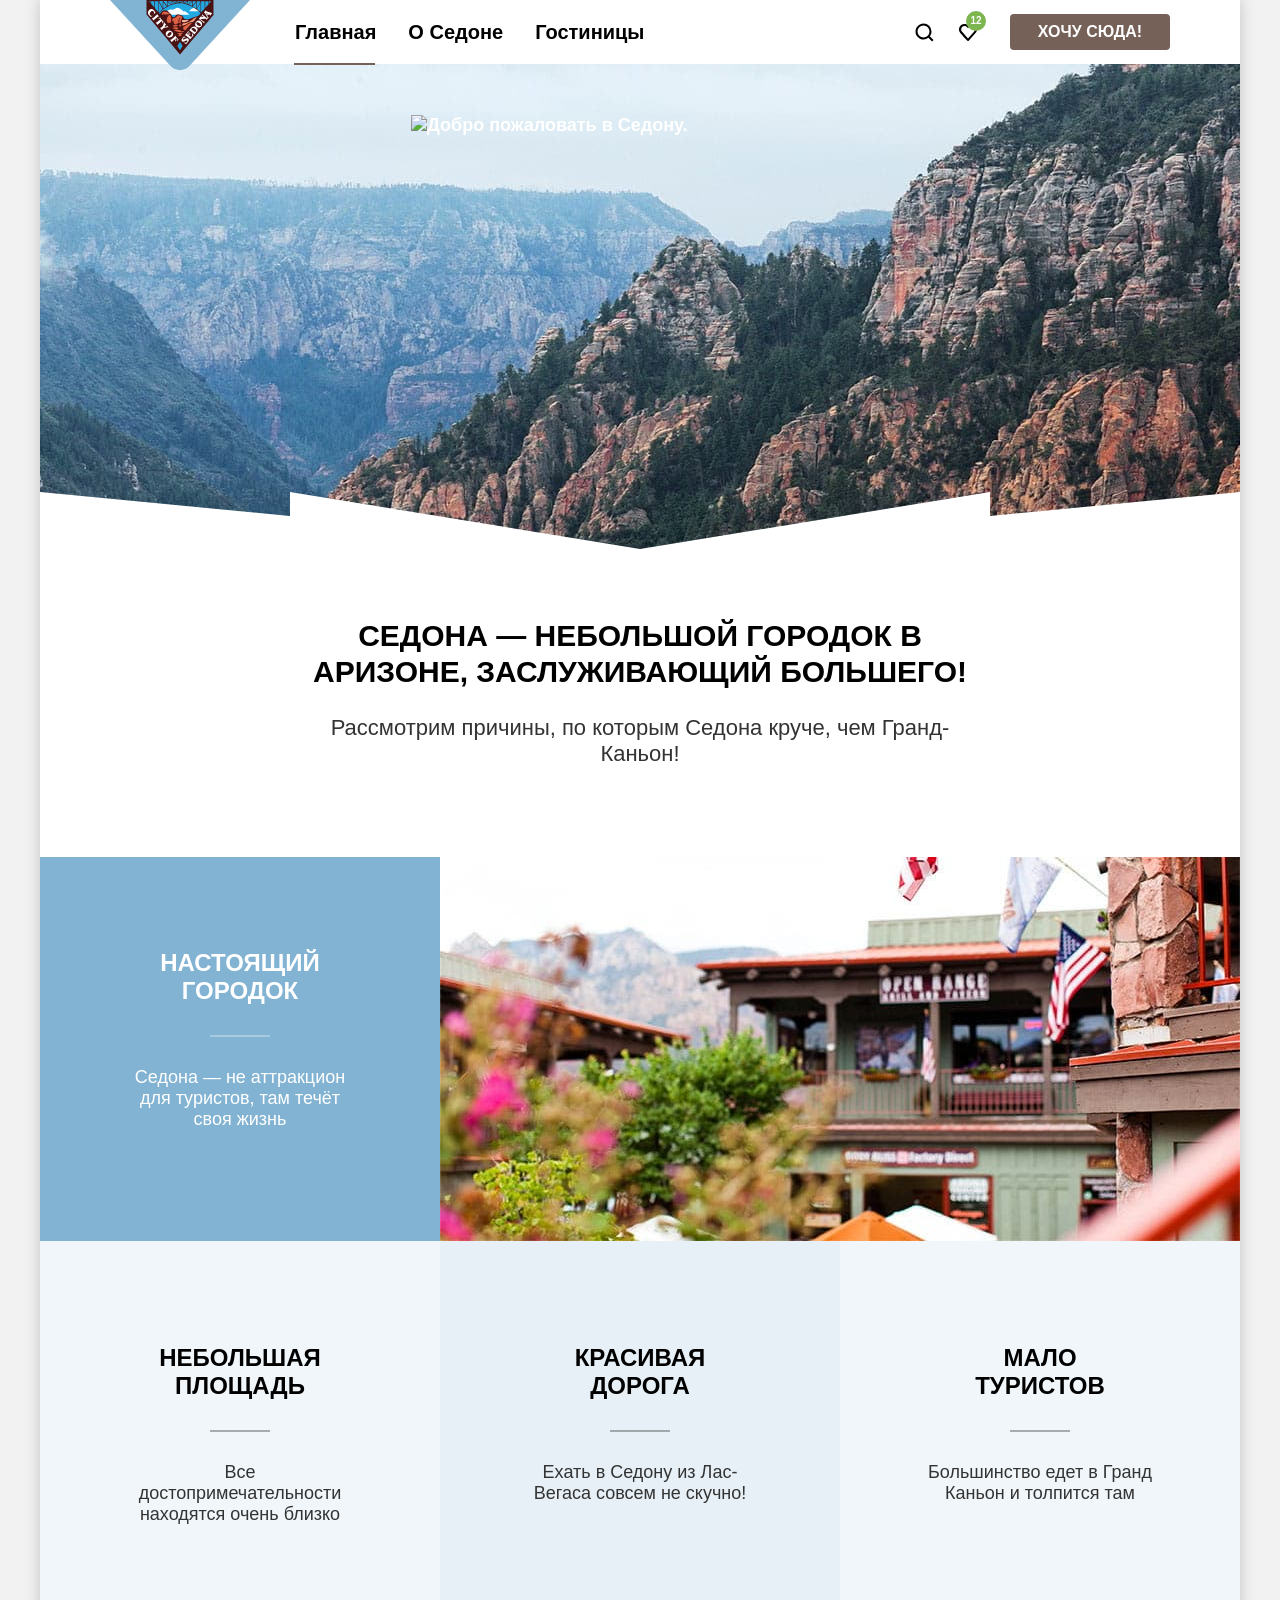
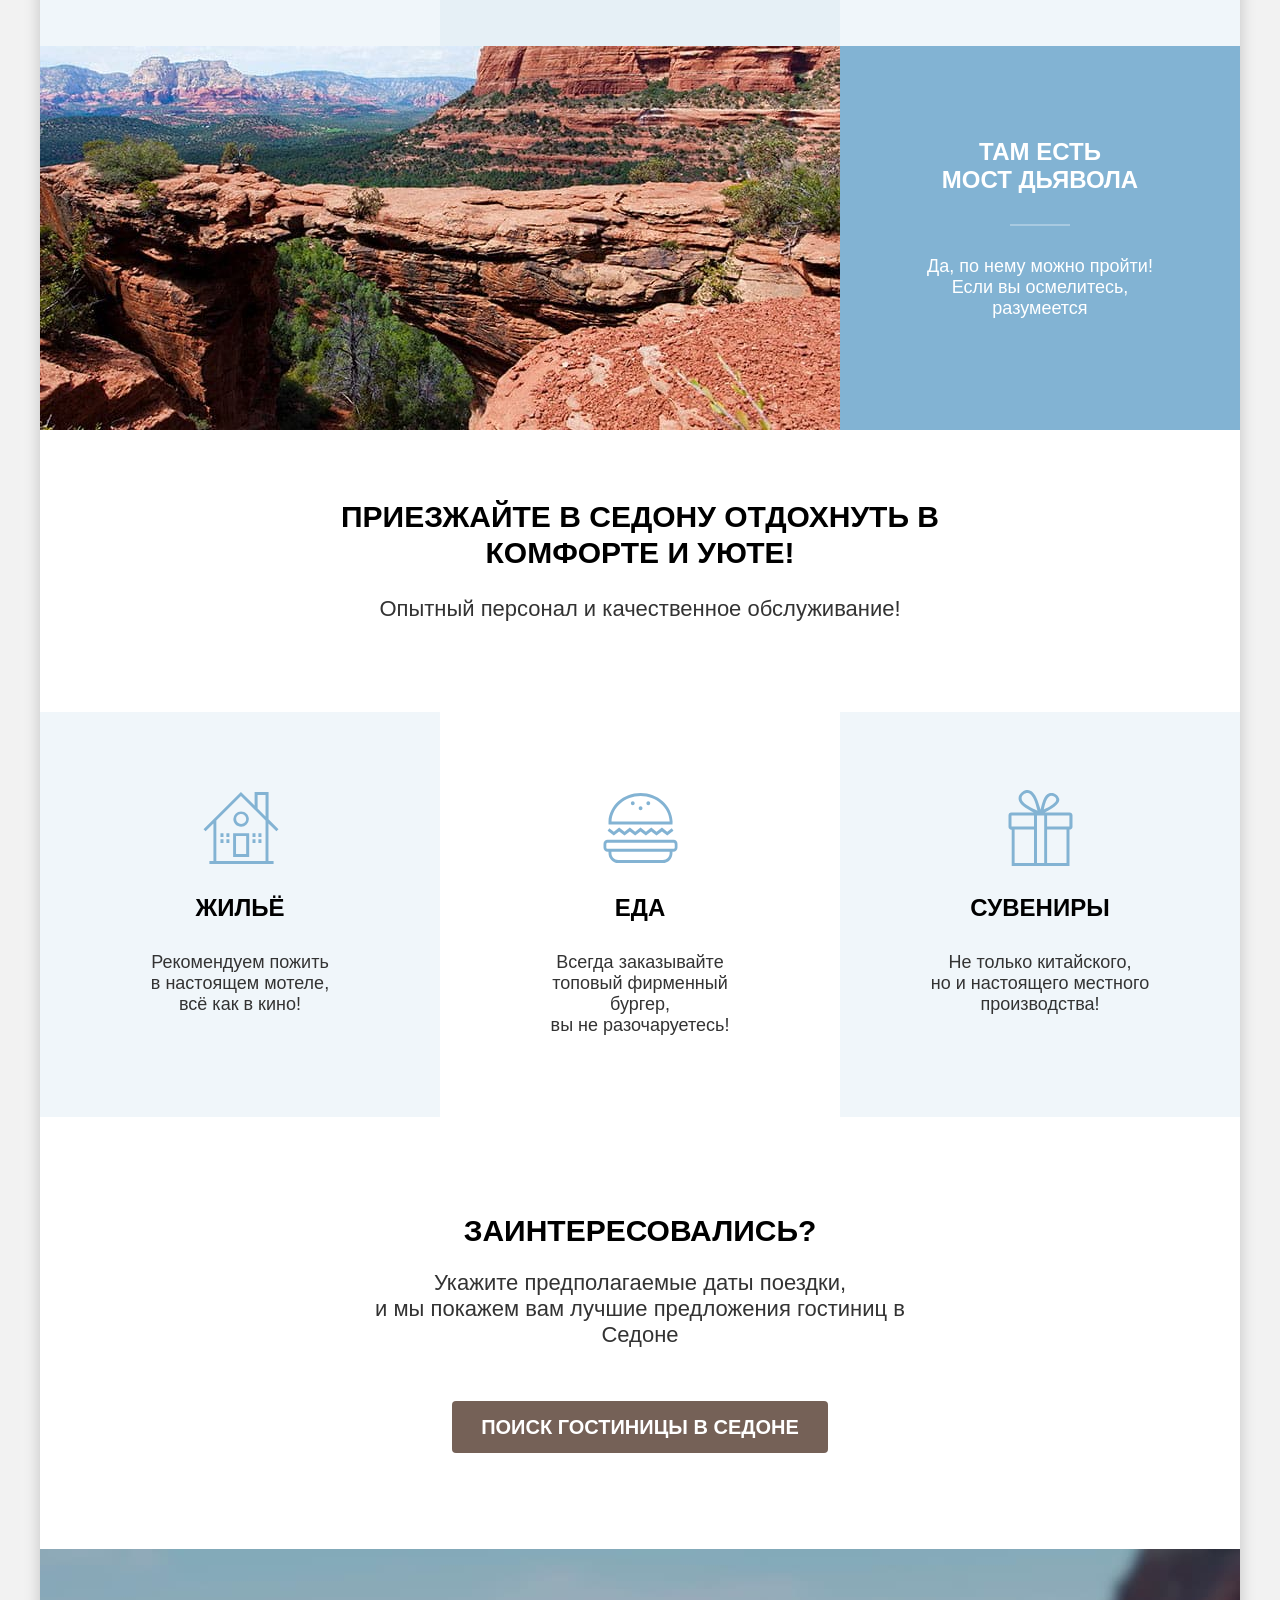
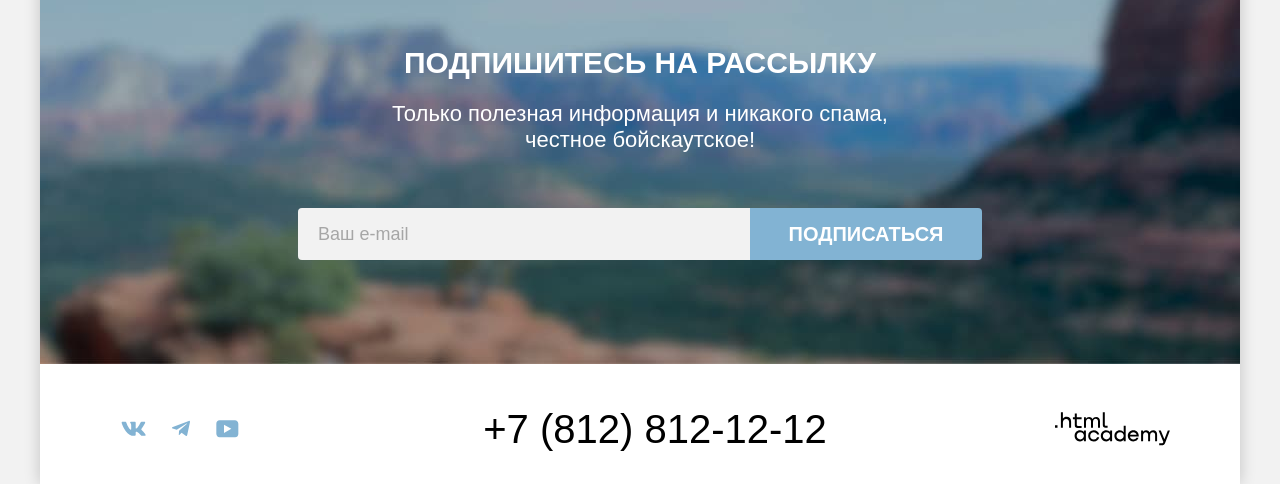
==== commit 23ec161b: "Merge pull request #9 from Egor79437658/master" ====
--- a/index.html
+++ b/index.html
@@ -3,6 +3,8 @@
   <head>
     <meta charset="utf-8">
     <title>HTML Academy: Седона</title>
+    <link rel="icon" href="favicon.ico">
+    <link rel="icon" type="image/png" href="images/favicon.png">
     <link rel="stylesheet" href="styles/styles.css">
   </head>
   <body>
@@ -11,7 +13,7 @@
         <nav class="navigation">
           <div class="navigation-wrapper">
           <a class="navigation-logo" href="#">
-            <img class="navigation-img" src="images/logo.svg" width="140" height="70" alt='Логотип сайта поиска гостиниц "Седона".'>
+            <img class="navigation-img" src="images/logo.svg" width="140" height="70" alt="Логотип сайта поиска гостиниц Седона.">
           </a>
             <ul class="navigation-list">
               <li class="navigation-item">
@@ -29,8 +31,7 @@
               <li class="navigation-item">
                 <a class="navigation-link" href="#">
                   <svg class="navigation-icon" aria-hidden="true" focusable="false" width="20" height="20" viewBox="0 0 20 20" fill="currentColor" xmlns="http://www.w3.org/2000/svg">
-                    <path d="m19.5 18-3.7-3.67c1-1.3 1.7-2.98 1.7-4.87a8 8 0 0 0-8-7.96c-4.4 0-8 3.68-8 8.06a8 8 0 0
-                    0 12.9 6.26l3.7 3.68 1.4-1.5Zm-10-2.48a6 6 0 0 1-6-5.96 6 6 0 0 1 12 0 6 6 0 0 1-6 5.96Z"/>
+                    <path d="m19.5 18-3.7-3.67c1-1.3 1.7-2.98 1.7-4.87a8 8 0 0 0-8-7.96c-4.4 0-8 3.68-8 8.06a8 8 0 0 0 12.9 6.26l3.7 3.68 1.4-1.5Zm-10-2.48a6 6 0 0 1-6-5.96 6 6 0 0 1 12 0 6 6 0 0 1-6 5.96Z"/>
                   </svg>
                   <span class="visually-hidden navigation-link-text">Поиск.</span>
                 </a>
@@ -39,10 +40,7 @@
                 <a class="navigation-link navigation-favorite" href="#">
                   <span class="navigation-favorite-count">12</span>
                   <svg class="navigation-icon" aria-hidden="true" focusable="false" width="20" height="20" viewBox="0 0 20 20" fill="currentColor" xmlns="http://www.w3.org/2000/svg">
-                    <path d="M9.9 19a.9.9 0 0 1-.8-.4c-5.4-6.1-6.7-7.5-7-7.9A5.4 5.4 0 0 1 6.5 2C7.8 2 9 2.5 10 3.3a5.46
-                    5.46 0 0 1 9 4.1c0 1.3-.5 2.5-1.3 3.4l-7 7.9c-.2.2-.4.3-.8.3Zm-6-9.5c.3.4 3.5 4 6.1 6.9l6.2-7c.5-.5.7-1.2.7-2
-                    0-1.8-1.5-3.3-3.3-3.3-1 0-2 .5-2.7 1.3-.3.3-.6.4-.9.4-.3 0-.6-.2-.8-.4-.7-.8-1.7-1.3-2.7-1.3-1.8 0-3.3
-                    1.5-3.3 3.3-.1.9.3 1.6.7 2.1-.1 0-.1 0 0 0Z"/>
+                    <path d="M9.9 19a.9.9 0 0 1-.8-.4c-5.4-6.1-6.7-7.5-7-7.9A5.4 5.4 0 0 1 6.5 2C7.8 2 9 2.5 10 3.3a5.46 5.46 0 0 1 9 4.1c0 1.3-.5 2.5-1.3 3.4l-7 7.9c-.2.2-.4.3-.8.3Zm-6-9.5c.3.4 3.5 4 6.1 6.9l6.2-7c.5-.5.7-1.2.7-2 0-1.8-1.5-3.3-3.3-3.3-1 0-2 .5-2.7 1.3-.3.3-.6.4-.9.4-.3 0-.6-.2-.8-.4-.7-.8-1.7-1.3-2.7-1.3-1.8 0-3.3 1.5-3.3 3.3-.1.9.3 1.6.7 2.1-.1 0-.1 0 0 0Z"/>
                   </svg>
                   <span class="visually-hidden navigation-link-text">Избранное.</span>
                 </a>
@@ -57,7 +55,7 @@
         <h1 class="visually-hidden">Сайт поиска гостиниц "Седона"</h1>
         <section class="welcome"  data-test="hero">
           <h2 class="visually-hidden">Добро пожаловать на сайт "Седона"</h2>
-          <img class="welcome-logo" src="images/welcome.svg" width="458" height="352" alt='Добро пожаловать в "Седону".'>
+          <img class="welcome-logo" src="images/welcome.svg" width="458" height="352" alt="Добро пожаловать в Седону.">
         </section>
         <section class="slogan">
           <h2 class="slogan-title">Седона — небольшой городок в Аризоне, заслуживающий большего!</h2>
@@ -71,7 +69,7 @@
                 <h3 class="advantage-title advantage-title-blue">Настоящий<br>городок</h3>
                 <p class="advantage-description advantage-description-blue">Седона — не аттракцион для туристов, там течёт своя жизнь</p>
               </div>
-              <img class="advantage-image" src="images/sedona.jpg" width="800" height="384" alt='Город "Седона"'>
+              <img class="advantage-image" src="images/sedona.jpg" width="800" height="384" alt="Город Седона.">
             </li>
             <li class="advantage-item advantage-item-lightgray">
               <div class="advantage-wrapper">
@@ -92,13 +90,13 @@
               </div>
             </li>
             <li class="advantage-item advantage-item-blue">
-              <img class="advantage-image" src="images/devil-bridge.jpg" width="800" height="384" alt='Мост дьявола в городе "Седона"'>
+              <img class="advantage-image" src="images/devil-bridge.jpg" width="800" height="384" alt="Мост дьявола в городе Седона.">
               <div class="advantage-wrapper">
                 <h3 class="advantage-title advantage-title-blue">Там есть<br>мост дьявола</h3>
                 <p class="advantage-description advantage-description-blue">Да, по нему можно пройти! Если вы осмелитесь, разумеется</p>
               </div>
             </li>
-            <li class="advantage-item advantage-item-white">
+            <li class="advantage-item">
                 <section class="slogan">
                   <h2 class="slogan-title">Приезжайте в Седону отдохнуть в комфорте и уюте!</h2>
                   <p class="slogan-description">Опытный персонал и качественное обслуживание!</p>
@@ -149,12 +147,7 @@
               <a class="footer-social-link" href="https://vk.com/htmlacademy">
                 <span class="visually-hidden">Вконтакте.</span>
                 <svg class="footer-social-icon" aria-hidden="true" focusable="false" width="25" height="15" viewBox="0 0 25 15" fill="currentColor" xmlns="http://www.w3.org/2000/svg">
-                  <path fill-rule="evenodd" clip-rule="evenodd" d="M24.12 1.8c.16-.54 0-.94-.8-.94H20.7c-.67 0-.98.34-1.15.73
-                   0 0-1.33 3.2-3.22 5.27-.61.6-.9.8-1.23.8-.16 0-.41-.2-.41-.75v-5.1c0-.66-.19-.95-.74-.95H9.82c-.42
-                   0-.67.3-.67.59 0 .62.95.76 1.04 2.51v3.8c0 .83-.15.98-.48.98-.9 0-3.06-3.2-4.34-6.88-.25-.72-.5-1-1.18-1H1.57c-.75
-                   0-.9.34-.9.73 0 .68.89 4.07 4.14 8.55 2.17 3.06 5.23 4.72 8 4.72 1.68 0 1.88-.37 1.88-1v-2.32c0-.74.16-.88.7-.88.38
-                   0 1.05.19 2.6 1.66 1.79 1.75 2.08 2.54 3.08 2.54h2.63c.75 0
-                   1.12-.37.9-1.1-.23-.72-1.08-1.77-2.2-3.02-.62-.71-1.54-1.48-1.82-1.86-.39-.5-.28-.71 0-1.15 0 0 3.2-4.42 3.54-5.93Z"/>
+                  <path fill-rule="evenodd" clip-rule="evenodd" d="M24.12 1.8c.16-.54 0-.94-.8-.94H20.7c-.67 0-.98.34-1.15.73 0 0-1.33 3.2-3.22 5.27-.61.6-.9.8-1.23.8-.16 0-.41-.2-.41-.75v-5.1c0-.66-.19-.95-.74-.95H9.82c-.42 0-.67.3-.67.59 0 .62.95.76 1.04 2.51v3.8c0 .83-.15.98-.48.98-.9 0-3.06-3.2-4.34-6.88-.25-.72-.5-1-1.18-1H1.57c-.75 0-.9.34-.9.73 0 .68.89 4.07 4.14 8.55 2.17 3.06 5.23 4.72 8 4.72 1.68 0 1.88-.37 1.88-1v-2.32c0-.74.16-.88.7-.88.38 0 1.05.19 2.6 1.66 1.79 1.75 2.08 2.54 3.08 2.54h2.63c.75 0 1.12-.37.9-1.1-.23-.72-1.08-1.77-2.2-3.02-.62-.71-1.54-1.48-1.82-1.86-.39-.5-.28-.71 0-1.15 0 0 3.2-4.42 3.54-5.93Z"/>
                 </svg>
               </a>
             </li>
@@ -162,8 +155,7 @@
               <a class="footer-social-link" href="https://t.me/htmlacademy">
                 <span class="visually-hidden">Телеграм.</span>
                 <svg class="footer-social-icon" aria-hidden="true" focusable="false" width="18" height="16" viewBox="0 0 18 16" fill="currentColor" xmlns="http://www.w3.org/2000/svg">
-                  <path d="M16.79.96.84 7.1c-1.09.44-1.08 1.05-.2 1.32l4.1 1.28 9.47-5.98c.44-.27.85-.13.52.17l-7.68
-                  6.93-.28 4.22c.41 0 .6-.2.83-.41l1.99-1.94 4.13 3.06c.77.42 1.31.2 1.5-.71l2.72-12.8c.28-1.1-.43-1.61-1.16-1.28Z"/>
+                  <path d="M16.79.96.84 7.1c-1.09.44-1.08 1.05-.2 1.32l4.1 1.28 9.47-5.98c.44-.27.85-.13.52.17l-7.68 6.93-.28 4.22c.41 0 .6-.2.83-.41l1.99-1.94 4.13 3.06c.77.42 1.31.2 1.5-.71l2.72-12.8c.28-1.1-.43-1.61-1.16-1.28Z"/>
                 </svg>
               </a>
             </li>
@@ -171,8 +163,7 @@
               <a class="footer-social-link" href="https://www.youtube.com/user/htmlacademyru">
                 <span class="visually-hidden">Ютуб.</span>
                 <svg class="footer-social-icon" aria-hidden="true" focusable="false" width="23" height="18" viewBox="0 0 23 18" fill="currentColor" xmlns="http://www.w3.org/2000/svg">
-                  <path d="M18.94.36H3.51C1.65.36.33 1.95.33 3.76v10.09c0 1.91 1.32 3.5 3.18 3.5h15.65c1.64 0 3.17-1.59
-                  3.17-3.4V3.76c-.22-1.8-1.53-3.4-3.39-3.4ZM7.99 12.89V4.82l7.34 4.04-7.34 4.03Z"/>
+                  <path d="M18.94.36H3.51C1.65.36.33 1.95.33 3.76v10.09c0 1.91 1.32 3.5 3.18 3.5h15.65c1.64 0 3.17-1.59 3.17-3.4V3.76c-.22-1.8-1.53-3.4-3.39-3.4ZM7.99 12.89V4.82l7.34 4.04-7.34 4.03Z"/>
                 </svg>
               </a>
             </li>
@@ -184,25 +175,80 @@
         <a class="footer-link" href="https://htmlacademy.ru">
           <span class="visually-hidden">html academy.</span>
           <svg class="footer-link-icon" aria-hidden="true" focusable="false" width="115" height="34" viewBox="0 0 115 34" fill="currentColor" xmlns="http://www.w3.org/2000/svg">
-            <path d="M0 13.26v2.6h2.5v-2.6H0ZM11.6 4.86c-1.6 0-2.8.7-3.6 1.7h-.1V.36h-2v15.5h2v-5.3c0-2.1 1.3-3.6 3.3-3.6
-            1.8 0 2.9 1.4 2.9 3.2v5.7h2v-6.1c.1-3-1.8-4.9-4.5-4.9ZM26.6 5.16h-4.8v-3.7h-2v3.8h-1.9v2h1.9v6c0 1.7 1 2.7 2.7
-            2.7h4.1v-2h-3.7c-.7 0-1.1-.4-1.1-1.1v-5.7h4.8v-2ZM41.1 4.96c-1.6 0-2.9.8-3.5 2.1h-.1c-.6-1.2-1.8-2.1-3.4-2.1-1.4
-            0-2.5.8-3.1 1.8h-.1v-1.6H29v10.6h2v-5.4c0-2 1-3.5 2.6-3.5 1.5 0 2.4 1 2.4 2.6v6.3h2v-5.6c0-2.4 1.4-3.3 2.6-3.3 1.5
-            0 2.4 1 2.4 2.6v6.3h2v-6.5c.1-2.5-1.4-4.3-3.9-4.3ZM47.8 13.06c0 1.7 1 2.7 2.8 2.7h2v-2h-1.7c-.7 0-1.1-.4-1.1-1.1V.36h-2v12.7ZM28.9
-            20.06c-.9-1.1-2.2-1.8-3.9-1.8-3.1 0-5.4 2.3-5.4 5.6s2.3 5.6 5.4 5.6c1.8 0 3-.8 3.8-1.9h.1v1.6h2v-10.6h-2v1.5Zm-3.6
-            7.4c-2.2 0-3.6-1.6-3.6-3.6s1.4-3.6 3.6-3.6 3.6 1.6 3.6 3.6c0 1.9-1.4 3.6-3.6 3.6ZM44.2 22.36c-.5-2.4-2.6-4.1-5.4-4.1a5.4
-            5.4 0 0 0-5.6 5.6c0 3.1 2.2 5.6 5.6 5.6 2.8 0 4.9-1.8 5.4-4.2h-2.1a3.4 3.4 0 0 1-3.3 2.3c-2.2 0-3.6-1.6-3.6-3.6s1.4-3.6
-            3.6-3.6c1.6 0 2.8 1 3.3 2.2h2.1v-.2ZM55.1 20.06c-.9-1.1-2.2-1.8-3.9-1.8-3.1 0-5.4 2.3-5.4 5.6s2.3 5.6 5.4 5.6c1.8 0
-            3-.8 3.8-1.9h.1v1.6h2v-10.6h-2v1.5Zm-3.6 7.4c-2.2 0-3.6-1.6-3.6-3.6s1.4-3.6 3.6-3.6 3.6 1.6 3.6 3.6c0 1.9-1.5 3.6-3.6
-            3.6ZM68.7 20.16c-.9-1.1-2.2-1.9-3.9-1.9-3.1 0-5.4 2.3-5.4 5.6s2.2 5.6 5.4 5.6c1.7 0 3-.8 3.8-1.8h.1v1.5h2v-15.4h-2v6.4Zm-3.6
-            7.3c-2.2 0-3.6-1.6-3.6-3.6s1.4-3.6 3.6-3.6 3.6 1.6 3.6 3.6c-.1 2-1.5 3.6-3.6 3.6ZM78.3 18.26c-3.3 0-5.5 2.5-5.5 5.6 0 3 2.1
-            5.6 5.5 5.6 2.5 0 4.5-1.3 5.2-3.6h-2.1c-.5 1-1.6 1.6-3 1.6-1.9 0-3.3-1.3-3.4-2.9h8.8c.2-3.6-2-6.3-5.5-6.3Zm0 1.9c1.7 0 3 1
-            3.3 2.6h-6.5c.3-1.5 1.5-2.6 3.2-2.6ZM98.2 18.26c-1.6 0-2.9.8-3.6 2h-.1c-.6-1.2-1.8-2-3.4-2-1.4 0-2.5.7-3.1 1.8v-1.5h-1.9v10.6h2v-5.4c0-2
-            1-3.4 2.6-3.5 1.5 0 2.4 1 2.4 2.6v6.3h2v-5.6c0-2.4 1.4-3.3 2.6-3.3 1.5 0 2.4 1 2.4 2.6v6.3h2v-6.5c.1-2.6-1.4-4.4-3.9-4.4ZM109.4
-            27.36l-3.6-8.9h-2.2l4.8 11.6c-.3.9-.7 1.2-1.7 1.2h-2.5v2h2.5c1.8 0 2.8-.8 3.5-2.6l4.7-12.2h-2.1l-3.4 8.9Z"/>
+            <path d="M0 13.26v2.6h2.5v-2.6H0ZM11.6 4.86c-1.6 0-2.8.7-3.6 1.7h-.1V.36h-2v15.5h2v-5.3c0-2.1 1.3-3.6 3.3-3.6 1.8 0 2.9 1.4 2.9 3.2v5.7h2v-6.1c.1-3-1.8-4.9-4.5-4.9ZM26.6 5.16h-4.8v-3.7h-2v3.8h-1.9v2h1.9v6c0 1.7 1 2.7 2.7 2.7h4.1v-2h-3.7c-.7 0-1.1-.4-1.1-1.1v-5.7h4.8v-2ZM41.1 4.96c-1.6 0-2.9.8-3.5 2.1h-.1c-.6-1.2-1.8-2.1-3.4-2.1-1.4 0-2.5.8-3.1 1.8h-.1v-1.6H29v10.6h2v-5.4c0-2 1-3.5 2.6-3.5 1.5 0 2.4 1 2.4 2.6v6.3h2v-5.6c0-2.4 1.4-3.3 2.6-3.3 1.5 0 2.4 1 2.4 2.6v6.3h2v-6.5c.1-2.5-1.4-4.3-3.9-4.3ZM47.8 13.06c0 1.7 1 2.7 2.8 2.7h2v-2h-1.7c-.7 0-1.1-.4-1.1-1.1V.36h-2v12.7ZM28.9 20.06c-.9-1.1-2.2-1.8-3.9-1.8-3.1 0-5.4 2.3-5.4 5.6s2.3 5.6 5.4 5.6c1.8 0 3-.8 3.8-1.9h.1v1.6h2v-10.6h-2v1.5Zm-3.6 7.4c-2.2 0-3.6-1.6-3.6-3.6s1.4-3.6 3.6-3.6 3.6 1.6 3.6 3.6c0 1.9-1.4 3.6-3.6 3.6ZM44.2 22.36c-.5-2.4-2.6-4.1-5.4-4.1a5.4 5.4 0 0 0-5.6 5.6c0 3.1 2.2 5.6 5.6 5.6 2.8 0 4.9-1.8 5.4-4.2h-2.1a3.4 3.4 0 0 1-3.3 2.3c-2.2 0-3.6-1.6-3.6-3.6s1.4-3.6 3.6-3.6c1.6 0 2.8 1 3.3 2.2h2.1v-.2ZM55.1 20.06c-.9-1.1-2.2-1.8-3.9-1.8-3.1 0-5.4 2.3-5.4 5.6s2.3 5.6 5.4 5.6c1.8 0 3-.8 3.8-1.9h.1v1.6h2v-10.6h-2v1.5Zm-3.6 7.4c-2.2 0-3.6-1.6-3.6-3.6s1.4-3.6 3.6-3.6 3.6 1.6 3.6 3.6c0 1.9-1.5 3.6-3.6 3.6ZM68.7 20.16c-.9-1.1-2.2-1.9-3.9-1.9-3.1 0-5.4 2.3-5.4 5.6s2.2 5.6 5.4 5.6c1.7 0 3-.8 3.8-1.8h.1v1.5h2v-15.4h-2v6.4Zm-3.6 7.3c-2.2 0-3.6-1.6-3.6-3.6s1.4-3.6 3.6-3.6 3.6 1.6 3.6 3.6c-.1 2-1.5 3.6-3.6 3.6ZM78.3 18.26c-3.3 0-5.5 2.5-5.5 5.6 0 3 2.1 5.6 5.5 5.6 2.5 0 4.5-1.3 5.2-3.6h-2.1c-.5 1-1.6 1.6-3 1.6-1.9 0-3.3-1.3-3.4-2.9h8.8c.2-3.6-2-6.3-5.5-6.3Zm0 1.9c1.7 0 3 1 3.3 2.6h-6.5c.3-1.5 1.5-2.6 3.2-2.6ZM98.2 18.26c-1.6 0-2.9.8-3.6 2h-.1c-.6-1.2-1.8-2-3.4-2-1.4 0-2.5.7-3.1 1.8v-1.5h-1.9v10.6h2v-5.4c0-2 1-3.4 2.6-3.5 1.5 0 2.4 1 2.4 2.6v6.3h2v-5.6c0-2.4 1.4-3.3 2.6-3.3 1.5 0 2.4 1 2.4 2.6v6.3h2v-6.5c.1-2.6-1.4-4.4-3.9-4.4ZM109.4 27.36l-3.6-8.9h-2.2l4.8 11.6c-.3.9-.7 1.2-1.7 1.2h-2.5v2h2.5c1.8 0 2.8-.8 3.5-2.6l4.7-12.2h-2.1l-3.4 8.9Z"/>
           </svg>
         </a>
       </footer>
     </div>
+    <div class="modal-container modal-container-close">
+      <div class="modal modal-search">
+        <button class="modal-close-button" type="button">
+          <span class="visually-hidden">Закрыть.</span>
+        </button>
+        <section class="modal-content">
+          <h2 class="modal-title">Поиск гостиницы в седоне</h2>
+          <form class="modal-form" action="https://echo.htmlacademy.ru/" method="post">
+            <div class="field-group">
+              <label class="modal-form-label" for="arrival-date">Дата заезда:</label>
+              <input class="modal-form-field" id="arrival-date" type="text" name="arrival-date" value="27 апреля 2020" placeholder="Укажите дату" required>
+              <span class="modal-message modal-message-error">Мы не можем отправить вас в прошлое.</span>
+            </div>
+            <div class="field-group">
+              <label class="modal-form-label" for="departure-date">Дата выезда:</label>
+              <input class="modal-form-field" id="departure-date" type="text" name="departure-date" value="1 сентября 2023" placeholder="Укажите дату" required>
+              <span class="modal-message">На эти даты есть свободные номера. Пока есть.</span>
+            </div>
+            <div class="modal-form-quantity">
+              <label class="modal-form-label" for="adults">Взрослые:</label>
+              <div class="modal-form-field-wrapper">
+                <button class="modal-form-field-button modal-form-field-minus" type="button">
+                  <span class="visually-hidden">Минус.</span>
+                  <svg class="modal-form-field-icon" aria-hidden="true" focusable="false" fill="currentColor" xmlns="http://www.w3.org/2000/svg" width="21" height="20" viewBox="0 0 21 20">
+                    <path d="M3.393 9v2h14V9h-14Z"/>
+                  </svg>
+                </button>
+                <input class="modal-form-field-count" id="adults" type="number" name="adults" min="1" value="2" readonly tabindex="-1">
+                <button class="modal-form-field-button modal-form-field-plus" type="button">
+                  <span class="visually-hidden">Плюс.</span>
+                  <svg class="modal-form-field-icon" aria-hidden="true" focusable="false" fill="currentColor" xmlns="http://www.w3.org/2000/svg" width="20" height="20" viewBox="0 0 20 20">
+                    <path d="M17 9h-6V3H9v6H3v2h6v6h2v-6h6V9Z"/>
+                  </svg>
+                </button>
+              </div>
+            </div>
+            <div class="modal-form-quantity">
+              <div class="modal-form-wrapper-kids">
+                <label class="modal-form-label" for="kids">Дети:</label>
+                <div class="tooltip-wrapper">
+                  <button class="tooltip" type="button" aria-labelledby="tooltip-label-date">
+                    <span class="visually-hidden">Подсказка.</span>
+                    <svg class="tooltip-icon" xmlns="http://www.w3.org/2000/svg" width="20" height="20" fill="currentColor" viewBox="0 0 20 20">
+                      <path fill-rule="evenodd" d="M9 4h2v2H9V4Zm2 12H9V7h2v9Z" clip-rule="evenodd"/>
+                    </svg>
+                  </button>
+                  <p class="tooltip-text" role="tooltip" id="tooltip-label-date">Укажите количество детей, которые будут с вами, возраст которых от 6 до 18 лет. Дети до 6 лет размещаются бесплатно.</p>
+                </div>
+              </div>
+              <div class="modal-form-field-wrapper">
+                <button class="modal-form-field-button modal-form-field-minus" type="button">
+                  <span class="visually-hidden">Минус.</span>
+                  <svg class="modal-form-field-icon" aria-hidden="true" focusable="false" fill="currentColor" xmlns="http://www.w3.org/2000/svg" width="21" height="20" viewBox="0 0 21 20">
+                    <path d="M3.393 9v2h14V9h-14Z"/>
+                  </svg>
+                </button>
+                <input class="modal-form-field-count" id="kids" type="number" name="kids" min="0" value="2" readonly tabindex="-1">
+                <button class="modal-form-field-button modal-form-field-plus" type="button">
+                  <span class="visually-hidden">Плюс.</span>
+                  <svg class="modal-form-field-icon" aria-hidden="true" focusable="false" fill="currentColor" xmlns="http://www.w3.org/2000/svg" width="20" height="20" viewBox="0 0 20 20">
+                    <path d="M17 9h-6V3H9v6H3v2h6v6h2v-6h6V9Z"/>
+                  </svg>
+                </button>
+              </div>
+            </div>
+            <button class="modal-form-submit button" type="submit">Найти</button>
+          </form>
+        </section>
+      </div>
+    </div>
   </body>
 </html>
--- a/styles/styles.css
+++ b/styles/styles.css
@@ -30,8 +30,8 @@
   width: 1px;
   height: 1px;
   margin: -1px;
+  padding: 0;
   border: 0;
-  padding: 0;
   white-space: nowrap;
   clip-path: inset(100%);
   clip: rect(0 0 0 0);
@@ -39,6 +39,8 @@
 }
 
 .button {
+  display: inline-block;
+  padding: 8px;
   text-decoration: none;
   text-transform: uppercase;
   color: #FFFFFF;
@@ -48,11 +50,9 @@
   line-height: 20px;
   font-weight: 700;
   border-radius: 4px;
+  background-color: #756157;
   border: 0;
   cursor: pointer;
-  display: inline-block;
-  padding: 8px;
-  background-color: #756157;
 }
 
 .button:hover {
@@ -87,8 +87,8 @@
 }
 
 .wrapper {
+  display: flex;
   margin: 0 auto;
-  display: flex;
   flex-direction: column;
   min-height: 100%;
   max-width: 1200px;
@@ -96,6 +96,8 @@
   box-shadow: 0 0 15px rgba(0, 0, 0, 0.2);
 }
 
+/*Главная страница*/
+
 .page-header {
   padding: 0 70px;
 }
@@ -111,9 +113,9 @@
 
 .navigation-logo {
   position: relative;
+  z-index: 1;
+  width: 140px;
   margin-right: 29px;
-  width: 140px;
-  z-index: 1;
   flex-shrink: 0;
 }
 
@@ -126,9 +128,9 @@
 .navigation-list {
   display: flex;
   flex-wrap: wrap;
+  margin: 0;
+  padding: 0;
   list-style-type: none;
-  margin: 0;
-  padding: 0;
 }
 
 .navigation-item {
@@ -137,12 +139,12 @@
 
 .navigation-link {
   display: block;
+  padding: 20px 16px;
   font-size: 20px;
   line-height: 24px;
   text-transform: capitalize;
   color: #000000;
   text-decoration: none;
-  padding: 20px 16px;
 }
 
 .navigation-icon {
@@ -154,9 +156,18 @@
   padding-left: 12px;
 }
 
+.navigation-link:hover {
+  background-color: #F2F2F2;
+}
+
+.navigation-link:active,
+.navigation-link:active .navigation-icon {
+  color: rgba(0, 0, 0, 0.6);
+}
+
 .navigation-current:before {
+  position: absolute;
   content: "";
-  position: absolute;
   bottom: -1px;
   left: 15px;
   z-index: 1;
@@ -169,9 +180,9 @@
 }
 
 .navigation-user .navigation-link{
+  padding: 22px 12px;
   min-width: 20px;
   min-height: 20px;
-  padding: 22px 12px;
 }
 
 .navigation-favorite {
@@ -202,12 +213,12 @@
 }
 
 .welcome {
+  padding: 51px 0 82px 0;
+  color: #FFFFFF;
+  background-color: #000000;
   background-image: url("../images/divider.svg"), url("../images/index-hero.jpg");
   background-position: bottom, top;
   background-repeat: no-repeat, no-repeat;
-  color: #000000;
-  background-color: #FFFFFF;
-  padding: 51px 0 82px 0;
 }
 
 .welcome-logo {
@@ -216,31 +227,31 @@
 }
 
 .slogan {
+  padding: 69px 258px 90px 258px;
   text-align: center;
-  padding: 69px 258px 90px 258px;
 }
 
 .slogan-title {
+  margin: 0 0 25px 0;
   font-size: 30px;
   line-height: 36px;
   text-transform: uppercase;
-  margin: 0 0 25px 0;
 }
 
 .slogan-description {
+  margin: 0;
   font-weight: 400;
   font-size: 22px;
   line-height: 26px;
   color: #333333;
-  margin: 0;
 }
 
 .advantages-list {
+  display: flex;
+  flex-wrap: wrap;
+  margin: 0;
+  padding: 0;
   list-style-type: none;
-  margin: 0;
-  padding: 0;
-  display: flex;
-  flex-wrap: wrap;
 }
 
 .advantage-item {
@@ -254,8 +265,8 @@
 }
 
 .advantage-title {
-  margin: 0;
   position: relative;
+  margin: 0;
   font-size: 24px;
   line-height: 28px;
   text-transform: uppercase;
@@ -283,15 +294,13 @@
   overflow-wrap: break-word;
 }
 
-/*----------------------------------------------------*/
-
 .advantage-item-blue {
   background-color: #82B3D3;
 }
 
 .advantage-title-blue {
+  padding: 92px 85px 62px;
   color: #FFFFFF;
-  padding: 92px 85px 62px;
 }
 
 .advantage-title-blue:after {
@@ -299,14 +308,8 @@
 }
 
 .advantage-description-blue {
+  padding: 0 84px 111px;
   color: #FFFFFF;
-  padding: 0 84px 111px;
-}
-
-/*----------------------------------------------------*/
-
-.advantage-item-white {
-  background-color: rgba(255, 255, 255, 0.12);
 }
 
 .advantage-item-lightgray {
@@ -321,8 +324,6 @@
   padding: 0 84px 121px;
 }
 
-/*----------------------------------------------------*/
-
 .advantage-item-darkgray {
   background-color: rgba(131, 179, 211, 0.2);
 }
@@ -335,15 +336,13 @@
   padding: 0 84px 121px;
 }
 
-/*----------------------------------------------------*/
-
 .advantage-item-white-icon {
   background-color: #FFFFFF;
 }
 
 .advantage-title-white-icon {
+  position: relative;
   padding: 182px 85px 30px;
-  position: relative;
 }
 
 .advantage-title-white-icon:after {
@@ -354,15 +353,13 @@
   padding: 0 84px 81px;
 }
 
-/*----------------------------------------------------*/
-
 .advantage-item-lightgray-icon {
   background-color: rgba(131, 179, 211, 0.12);
 }
 
 .advantage-title-lightgray-icon {
+  position: relative;
   padding: 182px 85px 30px;
-  position: relative;
 }
 
 .advantage-title-lightgray-icon:after {
@@ -373,13 +370,11 @@
   padding: 0 84px 81px;
 }
 
-/*----------------------------------------------------*/
-
 .advantage-icon-house:before {
   position: absolute;
   content: "";
   right: 0;
-  bottom: 88px;
+  top: 80px;
   left: 2px;
   margin: auto;
   width: 76px;
@@ -387,8 +382,6 @@
   background-image: url("../images/house.svg");
   background-repeat: repeat;
 }
-
-/*----------------------------------------------------*/
 
 .advantage-icon-food:before {
   position: absolute;
@@ -403,8 +396,6 @@
   background-repeat: repeat;
 }
 
-/*----------------------------------------------------*/
-
 .advantage-icon-souvenirs:before {
   position: absolute;
   content: "";
@@ -418,58 +409,57 @@
   background-repeat: repeat;
 }
 
-/*----------------------------------------------------*/
-
 .find {
+  padding: 96px 304px;
   text-align: center;
-  padding: 96px 304px;
 }
 
 .find-title {
+  margin: 0 0 21px 0;
   font-size: 30px;
   line-height: 36px;
   text-transform: uppercase;
-  margin: 0 0 21px 0;
 }
 
 .find-description {
+  margin-top: 0;
+  margin-bottom: 45px;
   font-weight: 400;
   font-size: 22px;
   line-height: 26px;
   color: #333333;
-  margin-top: 0;
-  margin-bottom: 53px;
 }
 
 .find .button-find {
+  margin-top: 8px;
+  width: 376px;
   font-size: 20px;
   line-height: 36px;
-  width: 376px;
 }
 
 .subscription {
+  padding: 96px 104px 104px;
+  margin: 0;
+  color: #FFFFFF;
+  background-color: #000000;
+  text-align: center;
   background-image: url("../images/subscribe.jpg");
   background-repeat: no-repeat;
   background-size: cover;
-  color: #FFFFFF;
-  background-color: #000000;
-  text-align: center;
-  padding: 96px 104px 104px;
-  margin: 0;
 }
 
 .subscription-title {
+  margin: 0 0 20px 0;
   font-size: 30px;
   line-height: 36px;
   text-transform: uppercase;
-  margin: 0 0 20px 0;
 }
 
 .subscription-description {
+  margin: 0 0 55px 0;
   font-weight: 400;
   font-size: 22px;
   line-height: 26px;
-  margin: 0 0 55px 0;
 }
 
 .subscription-form {
@@ -483,12 +473,12 @@
 }
 
 .subscription-field {
+  padding: 14px 20px;
+  width: 100%;
   font-size: 18px;
   line-height: 24px;
   font-family: inherit;
   font-weight: 400;
-  padding: 14px 20px;
-  width: 100%;
   color: #000000;
   background: #f2f2f2;
   border: 0;
@@ -506,6 +496,7 @@
   line-height: 36px;
   background-color: #82B3D3;
   border-radius: 0 4px 4px 0;
+  word-wrap: break-word;
 }
 
 .button-subscription:hover {
@@ -526,12 +517,12 @@
 
 .page-footer {
   display: flex;
-  width: 1060px;
-  margin: 0 auto;
   justify-content: space-between;
   align-items: center;
+  margin: 0 auto;
   padding-top: 45px;
   padding-bottom: 35px;
+  width: 1060px;
 }
 
 .footer-social {
@@ -539,11 +530,11 @@
 }
 
 .footer-social-list {
+  display: flex;
+  flex-wrap: wrap;
+  margin: 0;
+  padding: 0;
   list-style-type: none;
-  display: flex;
-  flex-wrap: wrap;
-  margin: 0;
-  padding: 0;
 }
 
 .footer-social-icon {
@@ -564,9 +555,9 @@
 
 .footer-social-link {
   display: block;
+  padding: 11px 11px;
   width: 47px;
   height: 40px;
-  padding: 11px 11px;
   text-align: center;
 }
 
@@ -578,10 +569,10 @@
 }
 
 .footer-phone {
+  color: #000000;
   font-weight: 400;
   font-size: 40px;
   line-height: 40px;
-  color: #000000;
   text-decoration: none;
 }
 
@@ -598,9 +589,9 @@
 }
 
 .footer-link-icon {
+  display: block;
   width: 115px;
   color: #000000;
-  display: block;
 }
 
 .footer-link-icon:hover {
@@ -615,35 +606,340 @@
   color: rgba(117, 97, 87, 0.3);
 }
 
+/*Модальное окно*/
+
+.modal-container {
+  position: fixed;
+  top: 0;
+  left: 0;
+  z-index: 2;
+  display: flex;
+  width: 100%;
+  height: 100%;
+  background-color: rgba(242, 242, 242, 0.8);
+}
+
+.modal {
+  position: relative;
+  margin: auto;
+  padding: 64px 70px;
+  background: #FFFFFF;
+  box-shadow: 0 25px 50px rgba(0, 0, 0, 0.15);
+  border-radius: 30px;
+}
+
+.modal-search {
+  width: 717px;
+}
+
+.modal-close-button {
+  position: absolute;
+  top: 0;
+  right: 0;
+  padding: 0;
+  margin: 64px 52px 0 0;
+  width: 52px;
+  height: 52px;
+  background-color: #f2f2f2;
+  border-radius: 50%;
+  border: 0;
+  background-image: url("../images/cross.svg");
+  background-repeat: no-repeat;
+  background-position: center;
+  cursor: pointer;
+}
+
+.modal-close-button:hover {
+  background-color: #E6E6E6;
+}
+
+.modal-close-button:focus {
+  outline: 3px solid #83B3D3;
+}
+
+.modal-close-button:active {
+  opacity: 0.3;
+}
+
+.modal-close-button:disabled {
+  opacity: 0.1;
+}
+
+.modal-container-close {
+  display: none;
+}
+
+.modal-title {
+  margin: 0 0 64px 0;
+  font-size: 30px;
+  line-height: 36px;
+  text-transform: uppercase;
+}
+
+.modal-form {
+  display: grid;
+  grid-template-columns: 247px 247px;
+  gap: 0 82px;
+}
+
+.field-group {
+  display: grid;
+  grid-template-columns: 137px 440px;
+  grid-column: 1 / -1;
+  margin-bottom: 17px;
+  align-items: center;
+}
+
+.modal-form-label {
+  font-size: 20px;
+  line-height: 24px;
+  text-transform: capitalize;
+  word-wrap: break-word;
+}
+
+.modal-form-field {
+  margin: 0;
+  padding: 10px 50px 10px 18px;
+  font-family: inherit;
+  font-weight: 700;
+  font-size: 18px;
+  line-height: 24px;
+  color: #000000;
+  background-color: #F2F2F2;
+  border: 2px solid transparent;
+  border-radius: 4px;
+  background-image: url("../images/calendar.svg");
+  background-repeat: no-repeat;
+  background-position: right 20px center;
+}
+
+.modal-form-field::placeholder {
+  opacity: 0.6;
+}
+
+.modal-form-field:hover {
+  background-color: #E6E6E6;
+}
+
+.modal-form-field:focus {
+  outline: 3px solid #83B3D3;
+}
+
+.modal-form-field:active {
+  border: 2px solid #000000;
+}
+
+.modal-form-field:disabled {
+  opacity: 0.1;
+}
+
+.modal-message {
+  grid-column: 2 / -1;
+  padding: 5px 20px;
+  font-size: 16px;
+  font-weight: 400;
+  word-wrap: break-word;
+}
+
+.modal-message-error {
+  color: #FF5757;
+}
+
+.modal-form-quantity {
+  display: grid;
+  grid-template-columns: 130px 110px;
+  column-gap: 7px;
+  align-items: center;
+}
+
+.modal-form-field-wrapper {
+  display: grid;
+  grid-template-columns: 40px 31px 40px;
+}
+
+.modal-form-field-count {
+  margin: 0;
+  padding-top: 10px;
+  padding-bottom: 10px;
+  font-weight: 700;
+  font-size: 18px;
+  line-height: 28px;
+  color: #000000;
+  background-color: #F2F2F2;
+  border: none;
+  font-family: inherit;
+  text-align: center;
+  appearance: textfield;
+  outline: none;
+}
+
+.modal-form-field-button {
+  display: flex;
+  justify-content: center;
+  align-items: center;
+  border: none;
+  background-color: #F2F2F2;
+  outline: none;
+  cursor: pointer;
+}
+
+.modal-form-field-icon {
+  display: block;
+  color: rgba(117, 97, 87, 0.3);
+}
+
+.modal-form-field-button:hover .modal-form-field-icon {
+  color: #000000;
+}
+
+.modal-form-field-button:focus-visible .modal-form-field-icon {
+  border-radius: 4px;
+  outline: 3px solid #82B3D3;
+}
+
+.modal-form-field-button:active .modal-form-field-icon{
+  opacity: 0.2;
+}
+
+.modal-form-field-button:disabled .modal-form-field-icon{
+  opacity: 0.1;
+}
+
+.modal-form-field-minus {
+  border-radius: 4px 0 0 4px;
+}
+
+.modal-form-field-plus {
+  border-radius: 0 4px 4px 0;
+}
+
+.modal-form-field-count::-webkit-outer-spin-button,
+.modal-form-field-count::-webkit-inner-spin-button {
+  margin: 0;
+  appearance: none;
+}
+
+.modal-form-wrapper-kids {
+  display: flex;
+  justify-self: flex-start;
+  align-items: center;
+}
+
+.modal-form-wrapper-kids .modal-form-label {
+  margin-left: 6px;
+  margin-right: 11px;
+  max-width: 82px;
+}
+
+.tooltip {
+  display: flex;
+  justify-content: center;
+  flex-shrink: 0;
+  padding: 0;
+  margin: 0;
+  width: 26px;
+  height: 26px;
+  color: #FFFFFF;
+  background-color: #83B3D3;
+  border-radius: 50%;
+  align-items: center;
+  border: none;
+}
+
+.tooltip:hover .tooltip-icon {
+  color: #000000;
+}
+
+.tooltip-wrapper {
+  position: relative;
+}
+
+.tooltip-icon {
+  display: block;
+}
+
+.tooltip-text {
+  position: absolute;
+  z-index: 3;
+  display: none;
+  top: 41px;
+  left: 50%;
+  margin: 0;
+  padding: 20px 22px 24px;
+  width: 256px;
+  font-weight: 400;
+  font-size: 16px;
+  line-height: 20px;
+  border-radius: 10px;
+  color: #FFFFFF;
+  background-color: #333333;
+  box-shadow: 0 15px 30px rgba(0, 0, 0, 0.3);
+  transform: translateX(-50%);
+}
+
+.tooltip-text::before {
+  position: absolute;
+  content: "";
+  top: -6px;
+  left: 50%;
+  width: 13px;
+  height: 13px;
+  background-color: #333333;
+  transform: translateX(-50%) rotate(45deg);
+}
+
+.tooltip:hover + .tooltip-text,
+.tooltip:focus + .tooltip-text {
+  display: block;
+}
+
+.modal-form-submit {
+  grid-column: 1 / -1;
+  margin-top: 48px;
+  padding-top: 18px;
+  padding-bottom: 18px;
+  font-size: 20px;
+  line-height: 24px;
+  word-wrap: break-word;
+  color: #FFFFFF;
+  background-color: #83B3D3;
+  border-radius: 10px;
+}
+
+.modal-form-submit:hover,
+.modal-form-submit:focus {
+  background-color: #68A2CA;
+}
+
 /*Внутренняя страница*/
 
 .inner-header {
+  padding: 35px 70px 70px 70px;
+  margin-bottom: 50px;
+  color: #FFFFFF;
+  background-color: #000000;
   background-image: url("../images/catalog-hero.jpg");
   background-repeat: no-repeat;
   background-size: cover;
-  color: #FFFFFF;
-  background-color: #000000;
-  padding: 35px 70px 70px 70px;
-  margin-bottom: 50px;
 }
 
 .inner-header-title {
+  margin: 0 0 7px 0;
   font-size: 60px;
   line-height: 78px;
-  margin: 0 0 7px 0;
 }
 
 .breadcrumbs {
   display: flex;
   flex-wrap: wrap;
+  margin: 0 0 40px 0;
+  padding: 0;
   align-items: baseline;
   list-style-type: none;
-  margin: 0 0 40px 0;
-  padding: 0;
 }
 
 .breadcrumbs-icon {
-  display: block;
+  display: inline-block;
 }
 
 .breadcrumbs-item {
@@ -653,17 +949,16 @@
 
 .breadcrumbs-item::after {
   position: absolute;
+  content: "";
   top: 6px;
   right: -18px;
   width: 8px;
   height: 11px;
-  content: "";
   background-image: url("../images/arrow-left.svg");
   background-repeat: no-repeat;
 }
 
 .breadcrumbs-item:first-child::after {
-  top: 2px;
   right: -18px;
 }
 
@@ -679,8 +974,8 @@
   font-weight: 400;
   font-size: 16px;
   line-height: 21px;
+  text-decoration: none;
   color: #FFFFFF;
-  text-decoration: none;
 }
 
 .breadcrumbs-link:hover {
@@ -709,32 +1004,36 @@
 
 .catalog-filter-infrastructure {
   grid-column-start: 1;
+  word-break: break-all;
 }
 
 .catalog-filter-type {
   grid-column-start: 3;
+  word-break: break-all;
 }
 
 .catalog-filter-cost {
   grid-column-start: 5;
+  word-break: break-all;
 }
 
 .filter-send-form {
   grid-column-start: 7;
+  word-break: break-all;
 }
 
 .catalog-filter-title {
+  margin-bottom: 32px;
+  padding: 0;
   font-size: 20px;
   line-height: 24px;
   text-transform: capitalize;
-  margin-bottom: 32px;
+}
+
+.catalog-filter-list {
+  margin: 0;
   padding: 0;
-}
-
-.catalog-filter-list {
   list-style-type: none;
-  margin: 0;
-  padding: 0;
 }
 
 .catalog-filter-item:not(:last-child) {
@@ -742,19 +1041,19 @@
 }
 
 .control {
+  position: relative;
+  display: block;
+  padding-left: 36px;
   font-weight: 400;
   font-size: 18px;
   line-height: 23px;
-  position: relative;
-  display: block;
-  padding-left: 36px;
 }
 
 .control-mark{
   position: absolute;
-  width: 20px;
   top: 2px;
   left: 0;
+  width: 20px;
   height: 20px;
   background: #FFFFFF;
 }
@@ -791,11 +1090,11 @@
 
 .control-input[type="checkbox"]:checked + .control-mark::before {
   position: absolute;
+  content: "";
   top: 0;
   left: 0;
   width: 20px;
   height: 20px;
-  content: "";
   background-image: url("../images/tick.svg");
   background-repeat: no-repeat;
   background-position: center;
@@ -803,11 +1102,11 @@
 
 .control-input[type="radio"]:checked + .control-mark::before {
   position: absolute;
+  content: "";
   top: 5px;
   left: 5px;
   width: 10px;
   height: 10px;
-  content: "";
   background-color: #3F5E72;
   border-radius: 50%;
 }
@@ -816,8 +1115,8 @@
   display: flex;
   margin: 0 0 44px 0;
   padding: 0;
+  max-width: 288px;
   list-style-type: none;
-  max-width: 288px;
 }
 
 .range-inputs-item {
@@ -830,14 +1129,14 @@
 }
 
 .range-field {
+  padding: 12px 50px 12px 21px;
+  width: 143px;
   font-weight: 700;
   font-size: 18px;
   line-height: 24px;
   font-family: inherit;
-  padding: 12px 50px 12px 21px;
   color: #000000;
   background-color: #F2F2F2;
-  width: 143px;
   border: none;
   appearance: textfield;
 }
@@ -848,8 +1147,8 @@
 
 .range-field::-webkit-outer-spin-button,
 .range-field::-webkit-inner-spin-button {
+  margin: 0;
   appearance: none;
-  margin: 0;
 }
 
 .range-field-min {
@@ -901,10 +1200,10 @@
   position: absolute;
   top: -8px;
   display: block;
+  padding: 0;
+  margin: 0;
   width: 20px;
   height: 20px;
-  padding: 0;
-  margin: 0;
   background-color: #FFFFFF;
   border-radius: 5px;
   border: none;
@@ -916,13 +1215,13 @@
 }
 
 .range-toggle:focus-visible {
+  box-shadow: 0 4px 10px rgba(0, 0, 0, 0.25);
   outline: 3px solid #83B3D3;
-  box-shadow: 0 4px 10px rgba(0, 0, 0, 0.25);
 }
 
 .range-toggle:active {
+  box-shadow: 0 7px 15px rgba(0, 0, 0, 0.4);
   outline: 2px solid #83B3D3;
-  box-shadow: 0 7px 15px rgba(0, 0, 0, 0.4);
 }
 
 .toggle-min {
@@ -942,9 +1241,9 @@
 }
 
 .button-agree {
-  background-color: #82B3D3;
   margin-bottom: 32px;
   padding: 8px 8px;
+  background-color: #82B3D3;
 }
 
 .button-agree:hover {
@@ -964,8 +1263,8 @@
 }
 
 .button-reset {
+  padding: 8px 8px;
   background-color: transparent;
-  padding: 8px 8px;
 }
 
 .button-reset:hover {
@@ -993,16 +1292,16 @@
 .catalog-products-sort {
   display: flex;
   align-items: center;
+  margin: 0 auto 40px auto;
   width: 1060px;
-  margin: 0 auto 40px auto;
 }
 
 .select-wrapper {
+  position: relative;
   display: flex;
   align-items: center;
-  position: relative;
-  width: 288px;
   margin-right: auto;
+  min-width: 291px;
 }
 
 .select-control {
@@ -1030,30 +1329,27 @@
 }
 
 .select-control:disabled {
+  color: rgba(0, 0, 0, 0.3);
   border: 2px solid rgba(0, 0, 0, 0.3);
-  color: rgba(0, 0, 0, 0.3);
 }
 
 .select-result {
+  margin: 0 200px 0 0;
   font-size: 30px;
   line-height: 36px;
   text-transform: uppercase;
-  margin: 0 200px 0 0;
 }
 
 .catalog-view-list {
+  display: flex;
+  flex-wrap: wrap;
+  margin: 0;
+  padding: 0;
   list-style-type: none;
-  margin: 0;
-  padding: 0;
-  display: flex;
 }
 
 .catalog-view-item {
   margin-left: 8px;
-}
-
-.catalog-view-item:first-child {
-  margin-left: 0;
 }
 
 .button-show {
@@ -1063,20 +1359,20 @@
   border-radius: 4px;
   background-repeat: no-repeat;
   background-position: center center;
-  cursor: pointer;
   border: 2px solid #E5E5E5;
   outline: none;
+  cursor: pointer;
 }
 
 .button-show-tile {
   background-image: url("../images/tile.svg");
 }
 
-.button-show-slide{
+.button-show-slide {
   background-image: url("../images/slide.svg");
 }
 
-.button-show-list{
+.button-show-list {
   background-image: url("../images/list.svg");
 }
 
@@ -1090,6 +1386,7 @@
 
 .button-show:active {
   border: 2px solid #000000;
+  background-color: #DCDCDC;
 }
 
 .button-show-current {
@@ -1097,25 +1394,25 @@
 }
 
 .product-list {
-  width: 1060px;
-  margin: 0 auto 38px auto;
-  padding: 0 0 40px 0;
-  list-style-type: none;
   display: grid;
   grid-template-columns: repeat(3, 340px);
   gap: 20px;
+  margin: 0 auto 38px auto;
+  padding: 0 0 40px 0;
+  width: 1060px;
   border-bottom: 1px solid #E6E6E6;
+  list-style-type: none;
 }
 
 .product-card {
   display: grid;
-  padding: 20px;
-  border: 1px solid #e6e6e6;
-  border-radius: 4px;
   column-gap: 20px;
   row-gap: 16px;
   grid-template-columns: repeat(2, 1fr);
   grid-template-rows: repeat(3, auto);
+  padding: 20px;
+  border: 1px solid #e6e6e6;
+  border-radius: 4px;
 }
 
 .product-card-image {
@@ -1129,9 +1426,9 @@
 }
 
 .product-card-link {
+  grid-column: 1 /-1;
   text-decoration: none;
   color: #000000;
-  grid-column: 1 /-1;
 }
 
 .product-card-link:focus {
@@ -1139,26 +1436,26 @@
 }
 
 .product-card-title {
+  margin: 0 0 15px 0;
   font-size: 24px;
   line-height: 28px;
-  margin: 0 0 15px 0;
 }
 
 .product-card-type {
+  margin: 0;
   font-weight: 400;
   font-size: 18px;
   line-height: 21px;
   color: #333333;
-  margin: 0;
 }
 
 .product-card-prise {
+  margin: 0;
   font-weight: 400;
   font-size: 18px;
   line-height: 21px;
   text-align: right;
   color: #333333;
-  margin: 0;
 }
 
 .product-card-prise-mark {
@@ -1236,21 +1533,20 @@
 }
 
 .button-rating {
-  background-color: #F2F2F2;
+  margin: 0;
+  padding: 8px 3px;
   font-weight: 400;
   color: #333333;
-  margin: 0;
-  padding: 8px 3px;
+  background-color: #F2F2F2;
 }
 
 .button-rating:hover,
 .button-rating:focus,
 .button-rating:focus-visible,
 .button-rating:active,
-.button-rating:disabled
-{
+.button-rating:disabled {
+  color: #333333;
   background-color: #F2F2F2;
-  color: #333333;
   cursor: auto;
 }
 
@@ -1259,12 +1555,12 @@
 }
 
 .pagination {
-  list-style-type: none;
-  padding: 0;
-  display: flex;
+  display: flex;
+  flex-wrap: wrap;
   width: 1060px;
   margin: 0 auto;
-  flex-wrap: wrap;
+  padding: 0;
+  list-style-type: none;
 }
 
 .pagination-item {
@@ -1279,15 +1575,16 @@
   display: block;
   box-sizing: border-box;
   width: 60px;
-  height: 60px;
+  min-height: 60px;
   padding: 12px 12px;
-  border-radius: 4px;
   font-size: 20px;
   line-height: 36px;
   color: #FFFFFF;
   background-color: #82B3D3;
   text-decoration: none;
   text-align: center;
+  word-break: break-all;
+  border-radius: 4px;
 }
 
 .pagination-link-current {
@@ -1296,17 +1593,16 @@
 }
 
 .pagination-ellipsis {
-  background-color: transparent;
-  color: #000000;
   font-style: normal;
   font-weight: 400;
   font-size: 22px;
   line-height: 36px;
+  color: #000000;
+  background-color: transparent;
 }
 
 .pagination-link:not(.pagination-link-current):not(.pagination-ellipsis):hover,
-.pagination-link:not(.pagination-link-current):not(.pagination-ellipsis):focus
-{
+.pagination-link:not(.pagination-link-current):not(.pagination-ellipsis):focus {
   background: #68A2CA;
 }
 
@@ -1316,10 +1612,10 @@
 }
 
 .inner-subscription {
+  padding-top: 97px;
+  color: #000000;
   background-image: none;
-  color: #000000;
   background-color: #FFFFFF;
-  padding-top: 97px;
 }
 
 .inner-subscription-description {
